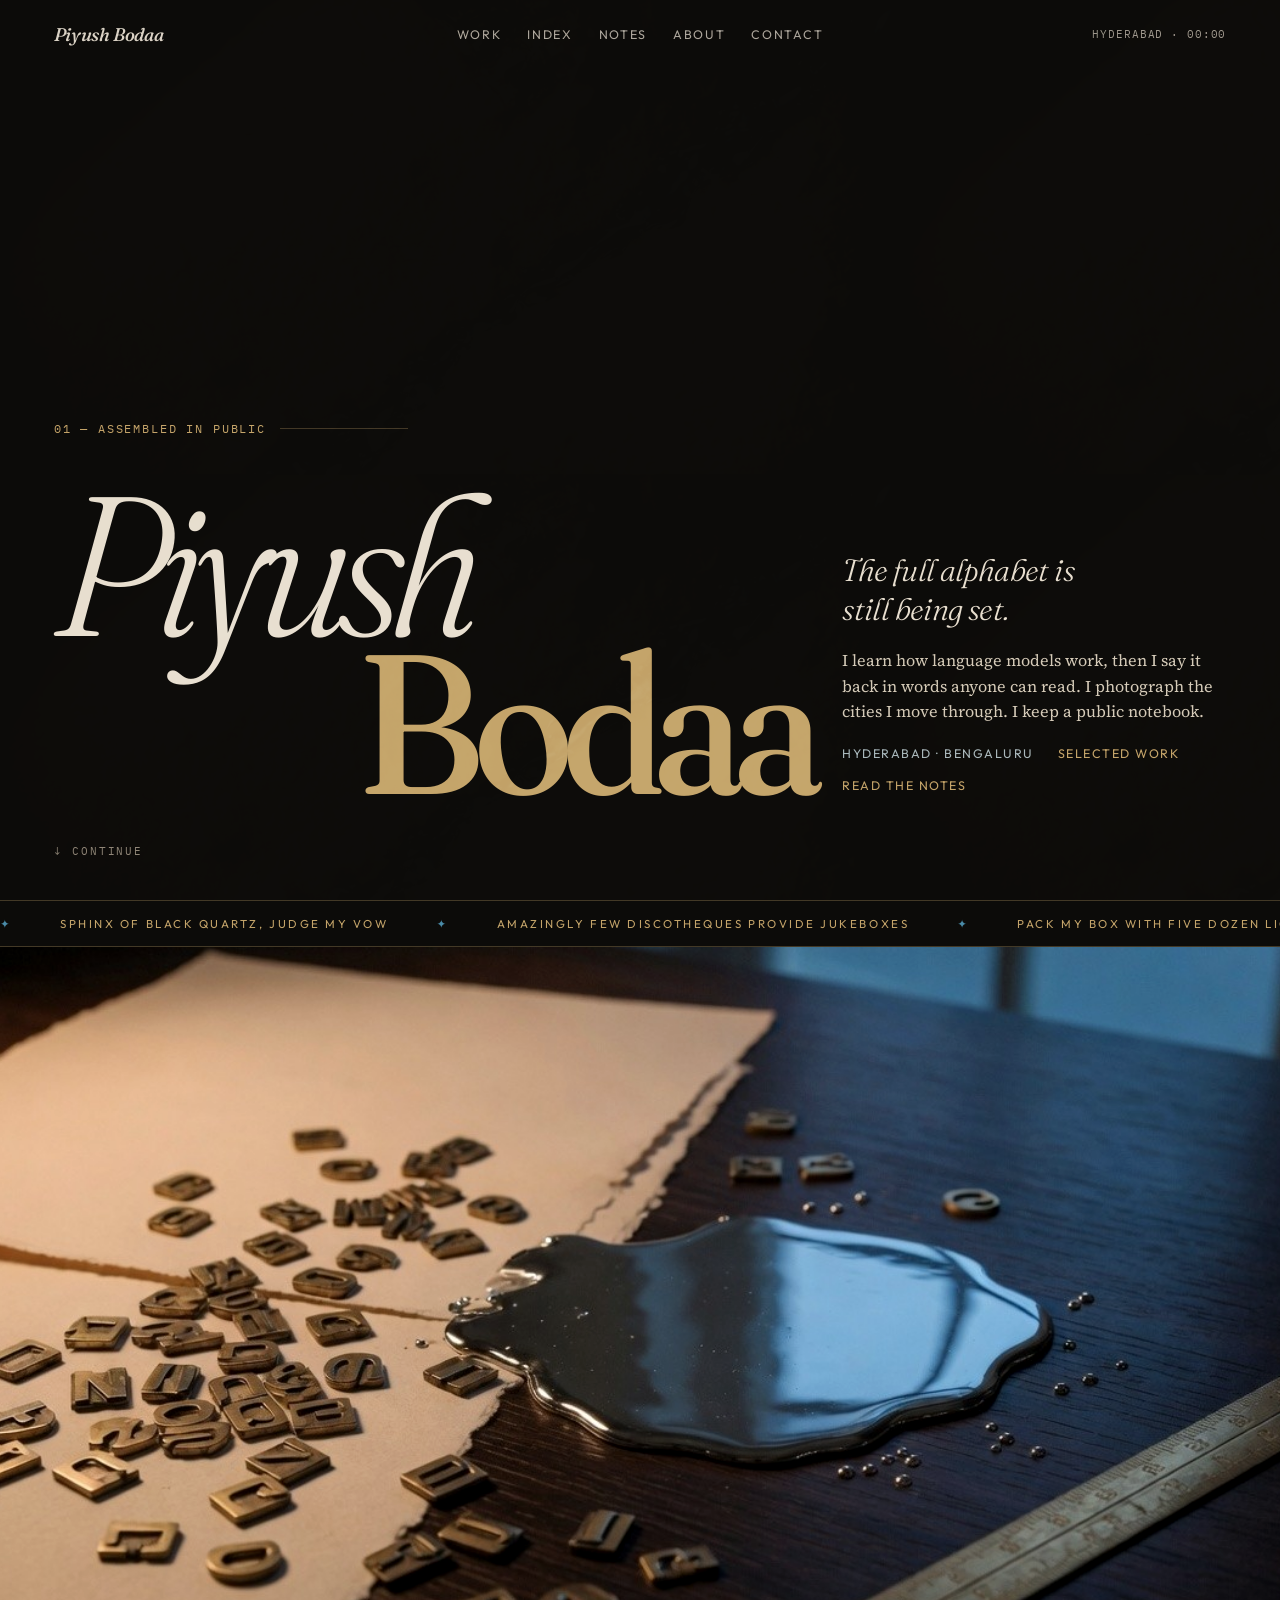
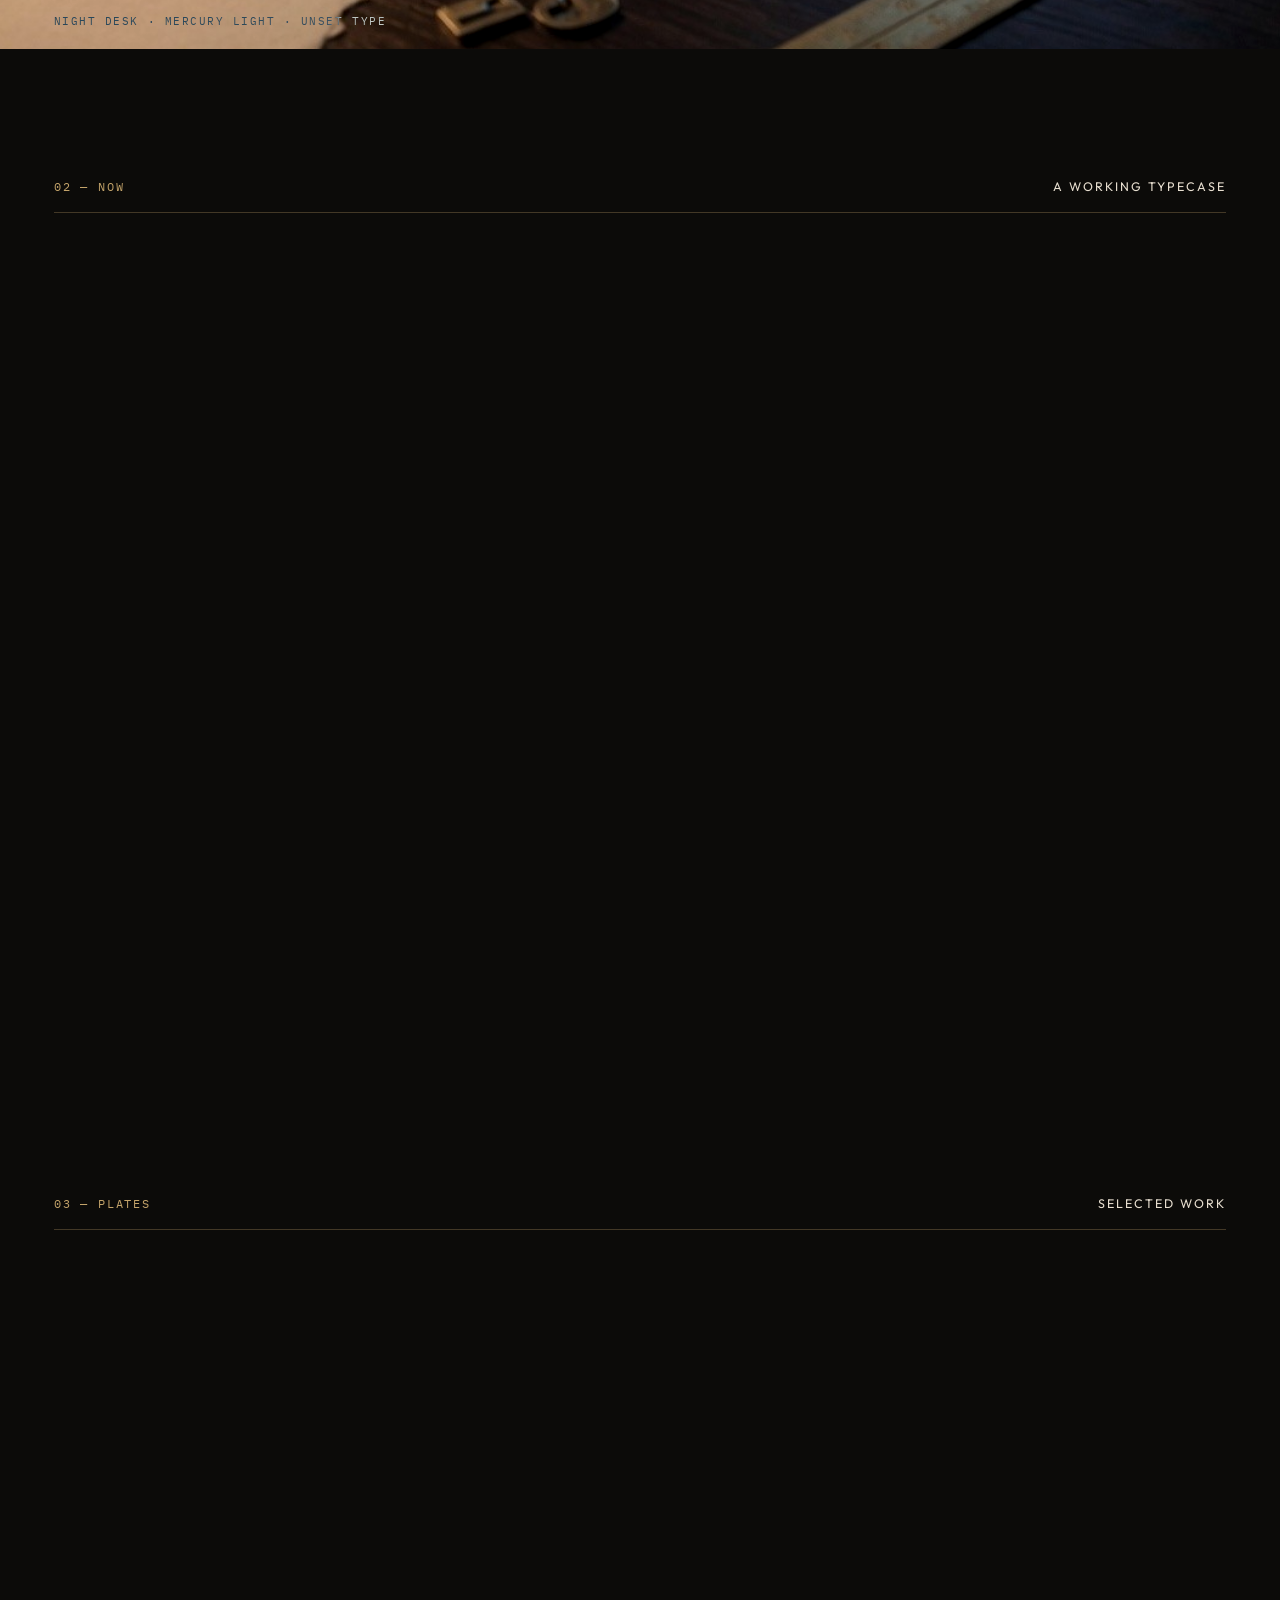
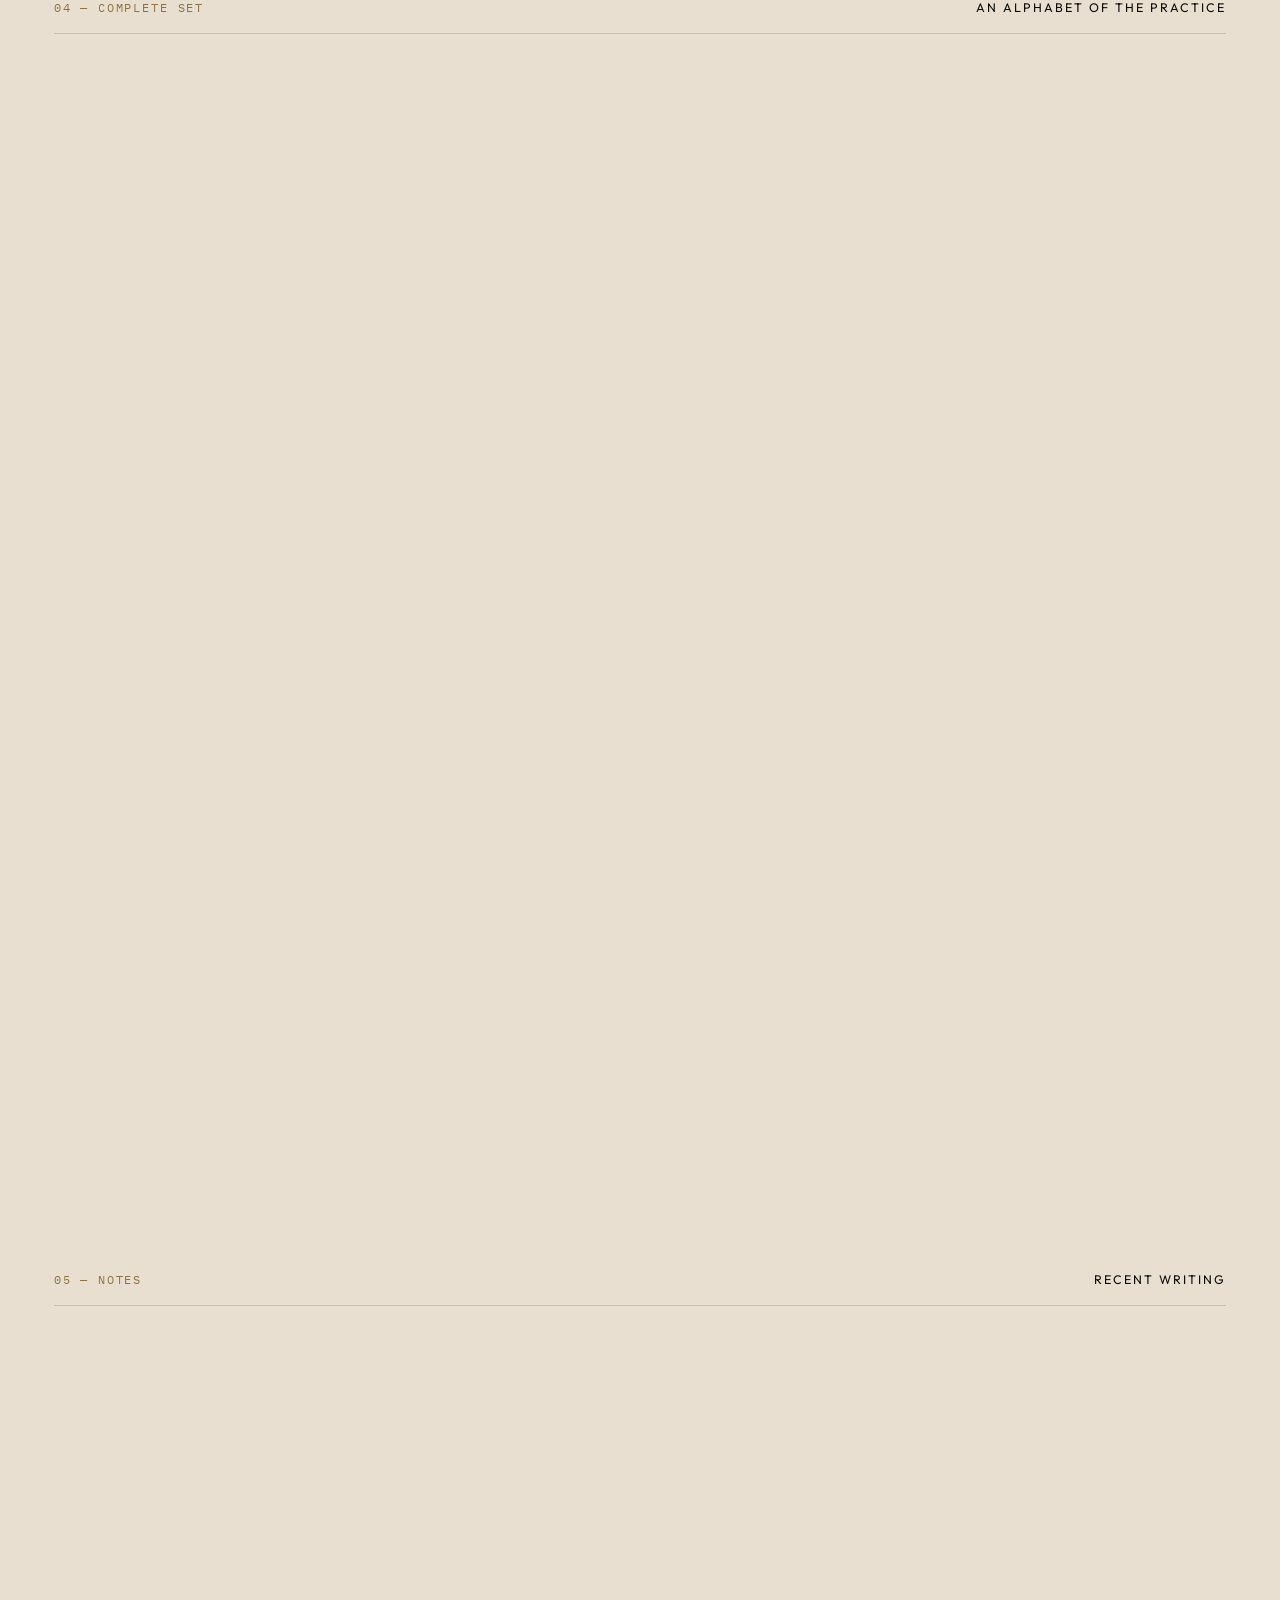
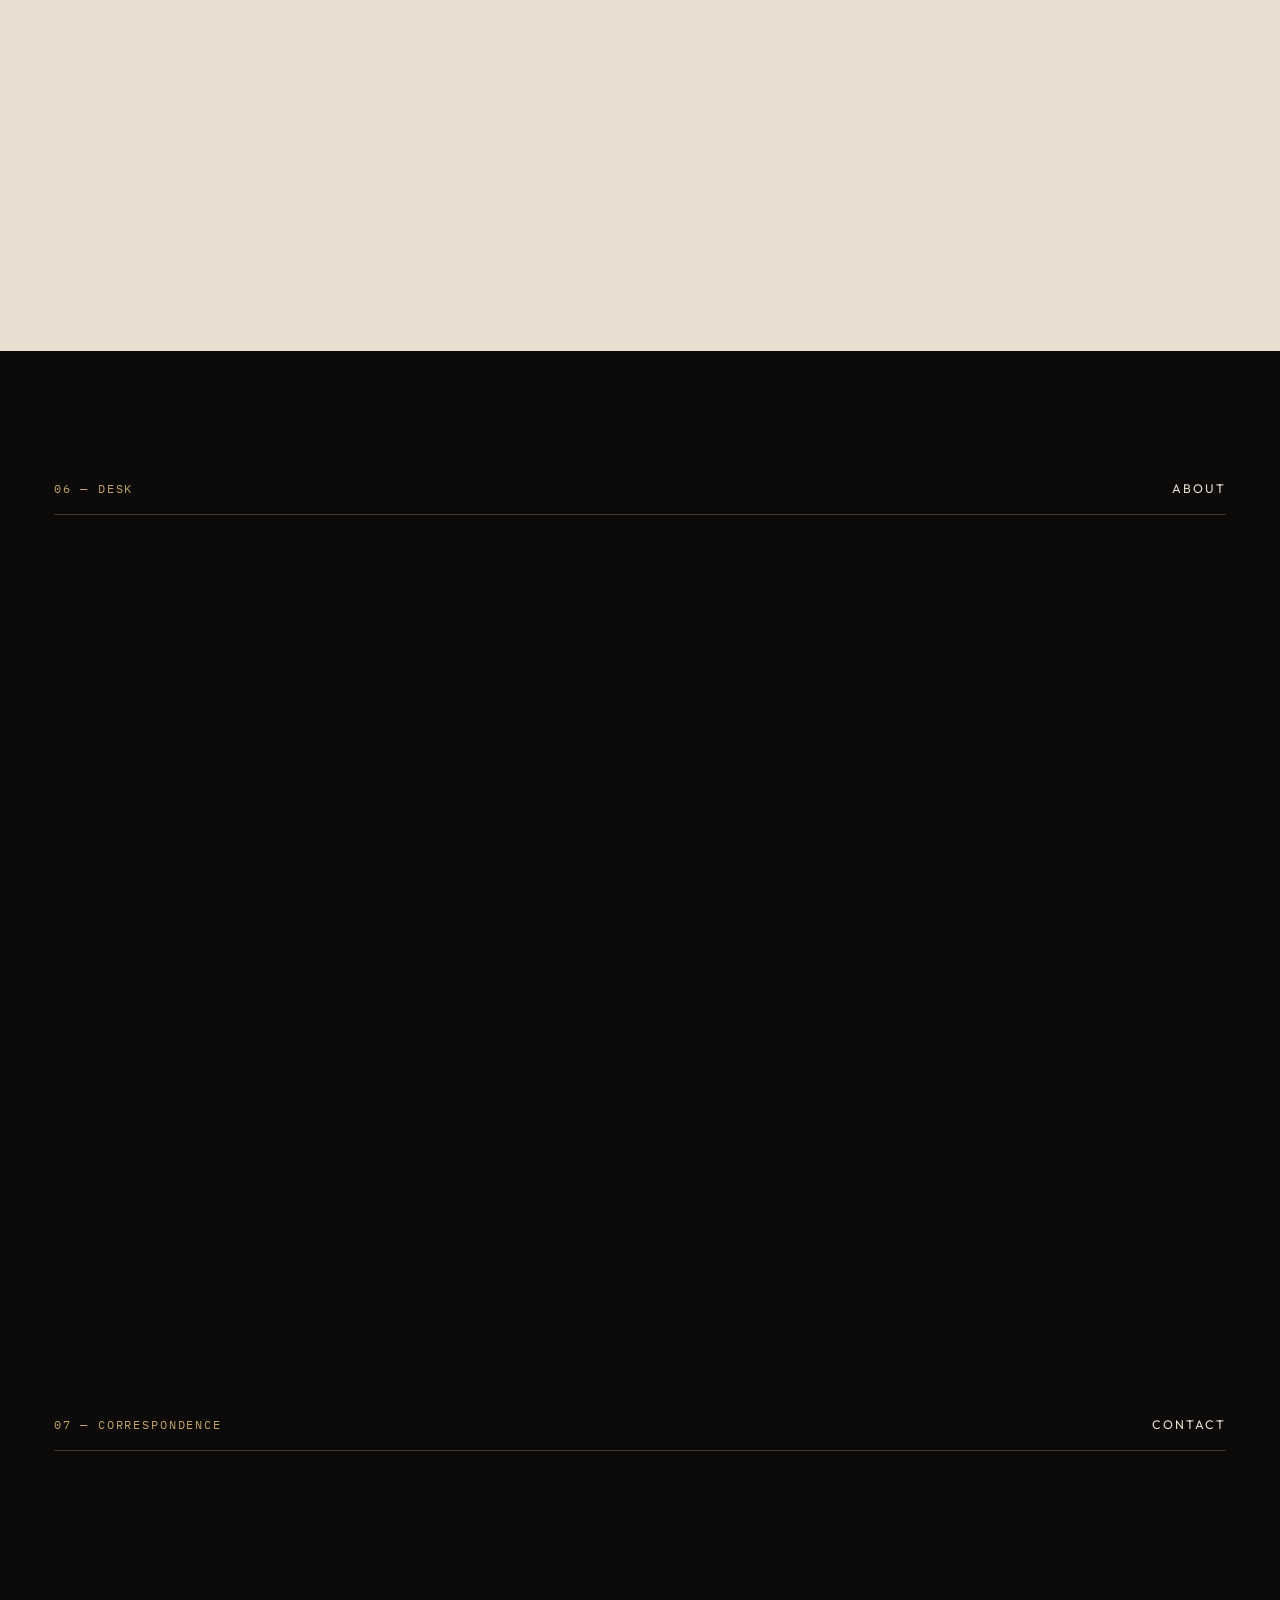
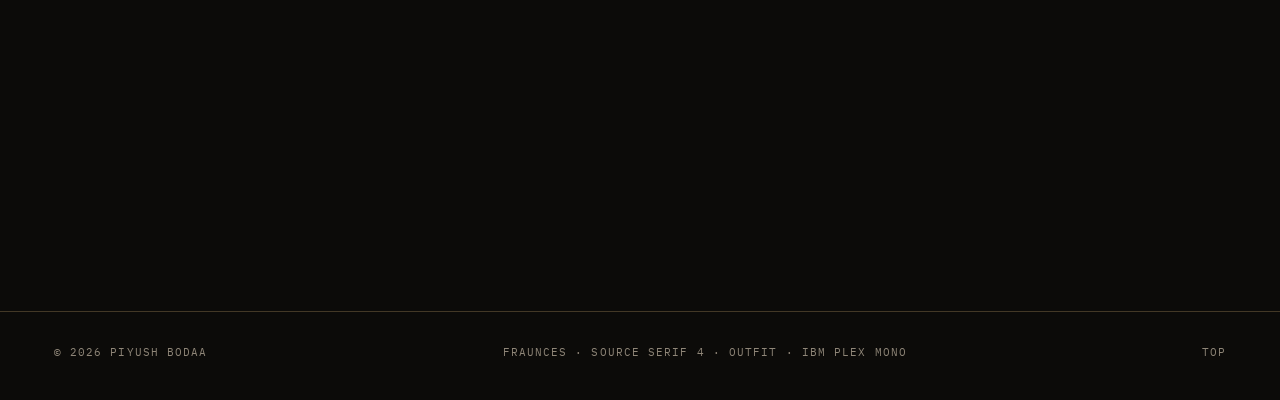
==== index.html @ 68e0d24b "Add personal website for Vercel" ====
<!DOCTYPE html>
<html lang="en">
<head>
  <meta charset="UTF-8">
  <meta name="viewport" content="width=device-width, initial-scale=1.0">
  <title>Piyush Bodaa — the full alphabet, still being set</title>
  <meta name="description" content="Piyush Bodaa is learning the whole character set of a new craft — language models, cities, pictures, plain speech — in public.">
  <meta name="theme-color" content="#0c0b09">
  <meta property="og:title" content="Piyush Bodaa">
  <meta property="og:description" content="The full alphabet, still being set. Notes on machines, cities, and plain English.">
  <meta property="og:type" content="website">
  <meta property="og:image" content="assets/hero.jpg">
  <link rel="icon" href="assets/favicon.svg" type="image/svg+xml">
  <link rel="preconnect" href="https://fonts.googleapis.com">
  <link rel="preconnect" href="https://fonts.gstatic.com" crossorigin>
  <link href="https://fonts.googleapis.com/css2?family=Fraunces:ital,opsz,wght@0,9..144,300;0,9..144,500;1,9..144,300;1,9..144,500&family=IBM+Plex+Mono:wght@400;500&family=Outfit:wght@300;400;500&family=Source+Serif+4:opsz,wght@8..60,400;8..60,500&display=swap" rel="stylesheet">
  <link rel="stylesheet" href="css/site.css">
</head>
<body>
  <a class="skip" href="#main">Skip to content</a>
  <div class="grain" aria-hidden="true"></div>
  <div class="cursor-dot" aria-hidden="true"></div>
  <div class="cursor-ring" aria-hidden="true"></div>
  <svg class="river" viewBox="0 0 100 100" preserveAspectRatio="none" aria-hidden="true">
    <path pathLength="1" d="M -4 8 C 22 6, 18 28, 38 34 S 62 42, 58 58 S 78 78, 104 94"></path>
  </svg>

  <header class="site-header">
    <a class="brand" href="index.html">Piyush Bodaa</a>
    <nav class="nav-desktop" aria-label="Primary">
      <a href="#work">Work</a>
      <a href="#alphabet">Index</a>
      <a href="notes.html">Notes</a>
      <a href="#about">About</a>
      <a href="#contact">Contact</a>
    </nav>
    <div class="header-meta">
      <span class="place">Hyderabad · <span data-clock>00:00</span></span>
      <button class="menu-toggle" type="button" aria-label="Open menu" aria-expanded="false">
        <span></span>
      </button>
    </div>
  </header>

  <nav class="nav-mobile" aria-label="Mobile">
    <a href="#work">Work</a>
    <a href="#alphabet">Index</a>
    <a href="notes.html">Notes</a>
    <a href="#about">About</a>
    <a href="#contact">Contact</a>
  </nav>

  <main id="main">
    <section class="hero">
      <p class="hero-kicker">01 — assembled in public</p>
      <div class="lockup">
        <h1 class="lockup-name"><em>Piyush</em><strong>Bodaa</strong></h1>
        <div class="hero-copy">
          <p class="hero-lede">The full alphabet is<br>still being set.</p>
          <p class="hero-body">I learn how language models work, then I say it back in words anyone can read. I photograph the cities I move through. I keep a public notebook.</p>
          <p class="hero-meta">
            <span>Hyderabad · Bengaluru</span>
            <a href="#work">Selected work</a>
            <a href="notes.html">Read the notes</a>
          </p>
        </div>
      </div>
      <p class="scroll-hint"><span>↓</span> continue</p>
    </section>

    <div class="marquee" aria-hidden="true">
      <div class="marquee-track">
        <span>Sphinx of black quartz, judge my vow</span>
        <span>Amazingly few discotheques provide jukeboxes</span>
        <span>Pack my box with five dozen liquor jugs</span>
        <span>The public square still needs every letter</span>
        <span>Sphinx of black quartz, judge my vow</span>
        <span>Amazingly few discotheques provide jukeboxes</span>
        <span>Pack my box with five dozen liquor jugs</span>
        <span>The public square still needs every letter</span>
      </div>
    </div>

    <figure class="bleed">
      <img src="assets/hero.jpg" alt="Night still life: warm paper, metal type, and a pool of silver light on a dark desk.">
      <figcaption class="bleed-caption">Night desk · mercury light · unset type</figcaption>
    </figure>

    <section class="section" id="now">
      <div class="section-head">
        <span class="section-index">02 — now</span>
        <h2 class="section-title">A working typecase</h2>
      </div>
      <div class="statement reveal">
        <p>Most writing about AI is a closed drawer: the same ten words, set over and over.</p>
        <aside>
          <p>I want the rest of the alphabet. The boring parts. The civic parts. The sentence you could read to your father without translating it first.</p>
          <p>I am not a lab. I am a person at a desk in India, teaching myself the tools as they arrive, and leaving the drafts where other people can trip over them.</p>
        </aside>
      </div>
    </section>

    <section class="section" id="work">
      <div class="section-head">
        <span class="section-index">03 — plates</span>
        <h2 class="section-title">Selected work</h2>
      </div>
      <div class="plates">
        <article class="plate reveal">
          <div class="plate-media">
            <img src="assets/desk.jpg" alt="A night work table with a notebook, lamp light, and a window of cool blue.">
          </div>
          <div class="plate-body">
            <p class="plate-num">Plate 03 / 01</p>
            <h3>Plain English</h3>
            <p>A running diary of what I am actually learning with language models — no liturgy, no leaderboards. If a sentence needs a glossary, it goes back in the drawer.</p>
            <a class="more" href="notes.html#plain">Read the notes</a>
          </div>
        </article>

        <article class="plate reveal">
          <div class="plate-media">
            <img src="assets/city.jpg" alt="Blue hour over an Indian city, rain on a window, gold streetlights below.">
          </div>
          <div class="plate-body">
            <p class="plate-num">Plate 03 / 02</p>
            <h3>City index</h3>
            <p>Indian cities are the hardest interface I know. I have been pulling on a simple thread: who is responsible for what, on which ward, in language a resident can use.</p>
            <a class="more" href="notes.html#cities">Read the note</a>
          </div>
        </article>

        <article class="plate reveal">
          <div class="plate-media">
            <img src="assets/camera.jpg" alt="A silver camera and film on a dark cloth, lit from a cold window.">
          </div>
          <div class="plate-body">
            <p class="plate-num">Plate 03 / 03</p>
            <h3>Through the window</h3>
            <p>A visual diary of Delhi, Hyderabad, and Bengaluru — the hour when the sodium lights win. Pictures first, captions later. The feed lives on Instagram.</p>
            <a class="more" href="https://www.instagram.com/piyushbodaa/" target="_blank" rel="noopener noreferrer">Open Instagram</a>
          </div>
        </article>
      </div>
    </section>

    <section class="section theme-paper" id="alphabet">
      <div class="section-head">
        <span class="section-index">04 — complete set</span>
        <h2 class="section-title">An alphabet of the practice</h2>
      </div>
      <ul class="alphabet reveal">
        <li>
          <span class="alphabet-letter">A</span>
          <span class="alphabet-word">Attention</span>
          <span class="alphabet-def">Look before you generate.</span>
        </li>
        <li>
          <span class="alphabet-letter">B</span>
          <span class="alphabet-word">Build</span>
          <span class="alphabet-def">Small projects, shipped while they are still honest.</span>
        </li>
        <li>
          <span class="alphabet-letter">C</span>
          <span class="alphabet-word">Cities</span>
          <span class="alphabet-def">The hardest interface, and the one we live inside.</span>
        </li>
        <li>
          <span class="alphabet-letter">D</span>
          <span class="alphabet-word">Draft</span>
          <span class="alphabet-def">Publish the unfinished. Finish in public.</span>
        </li>
        <li>
          <span class="alphabet-letter">E</span>
          <span class="alphabet-word">Explain</span>
          <span class="alphabet-def">If you cannot say it plainly, you do not have it.</span>
        </li>
        <li>
          <span class="alphabet-letter">F</span>
          <span class="alphabet-word">Freedom</span>
          <span class="alphabet-def">Speech is the operating system. Keep it intact.</span>
        </li>
        <li>
          <span class="alphabet-letter">G</span>
          <span class="alphabet-word">Grain</span>
          <span class="alphabet-def">Photographs should keep the noise in.</span>
        </li>
        <li>
          <span class="alphabet-letter">H</span>
          <span class="alphabet-word">Hyderabad</span>
          <span class="alphabet-def">Where the work starts, most evenings.</span>
        </li>
        <li>
          <span class="alphabet-letter">I</span>
          <span class="alphabet-word">Index</span>
          <span class="alphabet-def">Who is responsible, on which street.</span>
        </li>
        <li>
          <span class="alphabet-letter">J</span>
          <span class="alphabet-word">Judgment</span>
          <span class="alphabet-def">Models do not have it. You still do.</span>
        </li>
        <li>
          <span class="alphabet-letter">K</span>
          <span class="alphabet-word">Keep</span>
          <span class="alphabet-def">Keep the sentence. Cut the costume.</span>
        </li>
        <li>
          <span class="alphabet-letter">L</span>
          <span class="alphabet-word">Language</span>
          <span class="alphabet-def">The original intelligence. Treat it as material.</span>
        </li>
        <li>
          <span class="alphabet-letter">M</span>
          <span class="alphabet-word">Messenger</span>
          <span class="alphabet-def">Carry the thing across. Do not gild it.</span>
        </li>
        <li>
          <span class="alphabet-letter">N</span>
          <span class="alphabet-word">Notes</span>
          <span class="alphabet-def">The real product is the notebook.</span>
        </li>
        <li>
          <span class="alphabet-letter">O</span>
          <span class="alphabet-word">Open</span>
          <span class="alphabet-def">Learn in public, even when it is clumsy.</span>
        </li>
        <li>
          <span class="alphabet-letter">P</span>
          <span class="alphabet-word">Plain</span>
          <span class="alphabet-def">English, not liturgy. Parents as the test audience.</span>
        </li>
        <li>
          <span class="alphabet-letter">Q</span>
          <span class="alphabet-word">Questions</span>
          <span class="alphabet-def">Better than takes. Cheaper than certainty.</span>
        </li>
        <li>
          <span class="alphabet-letter">R</span>
          <span class="alphabet-word">Responsibility</span>
          <span class="alphabet-def">Wards have names. Officials should too.</span>
        </li>
        <li>
          <span class="alphabet-letter">S</span>
          <span class="alphabet-word">Stillness</span>
          <span class="alphabet-def">A pause before the prompt is still work.</span>
        </li>
        <li>
          <span class="alphabet-letter">T</span>
          <span class="alphabet-word">Type</span>
          <span class="alphabet-def">Form is a kind of thought. Set it carefully.</span>
        </li>
        <li>
          <span class="alphabet-letter">U</span>
          <span class="alphabet-word">Unfinished</span>
          <span class="alphabet-def">The case is not complete. That is the point.</span>
        </li>
        <li>
          <span class="alphabet-letter">V</span>
          <span class="alphabet-word">Voice</span>
          <span class="alphabet-def">Keep yours. Models will lend you anyone else’s.</span>
        </li>
        <li>
          <span class="alphabet-letter">W</span>
          <span class="alphabet-word">Walk</span>
          <span class="alphabet-def">Cameras work better on foot than on feeds.</span>
        </li>
        <li>
          <span class="alphabet-letter">X</span>
          <span class="alphabet-word">X</span>
          <span class="alphabet-def">Where the first drafts go to live or die.</span>
        </li>
        <li>
          <span class="alphabet-letter">Y</span>
          <span class="alphabet-word">Yes</span>
          <span class="alphabet-def">Ship the small thing before the perfect one.</span>
        </li>
        <li>
          <span class="alphabet-letter">Z</span>
          <span class="alphabet-word">Zero</span>
          <span class="alphabet-def">Start again tomorrow. The drawer resets.</span>
        </li>
      </ul>
    </section>

    <section class="section theme-paper" id="notes">
      <div class="section-head">
        <span class="section-index">05 — notes</span>
        <h2 class="section-title">Recent writing</h2>
      </div>
      <div class="notes-list">
        <a class="note-row reveal" href="notes.html#plain">
          <p class="note-meta"><span>Essay</span><span>Sep 2026</span></p>
          <h3>If you cannot say it plainly, you do not have it</h3>
          <p>A rule for learning machines in public, borrowed from the composing room.</p>
        </a>
        <a class="note-row reveal" href="notes.html#cities">
          <p class="note-meta"><span>Essay</span><span>Aug 2026</span></p>
          <h3>Indian cities are the real interface problem</h3>
          <p>Wards, budgets, and why the prompt bar is easier than a municipal office.</p>
        </a>
        <a class="note-row reveal" href="notes.html#public">
          <p class="note-meta"><span>Essay</span><span>Jul 2026</span></p>
          <h3>Learning in public is a kind of typesetting</h3>
          <p>You do not wait for the full case. You ink what you have and print tonight.</p>
        </a>
      </div>
    </section>

    <section class="section" id="about">
      <div class="section-head">
        <span class="section-index">06 — desk</span>
        <h2 class="section-title">About</h2>
      </div>
      <div class="about reveal">
        <div class="about-media">
          <img src="assets/window.jpg" alt="An empty chair by a night window, a camera on the sill, city lights below.">
        </div>
        <div class="about-copy">
          <h2>A person at a desk, not a brand.</h2>
          <p>I live between Hyderabad and Bengaluru. I grew up taking pictures and arguing about how the country is run. Now most evenings are spent trying to understand language models well enough to explain them without the costume.</p>
          <p>The cities keep failing in familiar ways. The models keep arriving faster than the sentences we have for them. This site is the notebook — a place to set the type while it is still warm.</p>
          <p>I care about speech, about leaving people alone, and about municipal things that do not trend. I am a power user of the tools I write about. I am also, still, a beginner. Both can be true on the same page.</p>
          <div class="about-links">
            <a href="https://x.com/piyushbodaa" target="_blank" rel="noopener noreferrer">X / @piyushbodaa</a>
            <a href="https://www.instagram.com/piyushbodaa/" target="_blank" rel="noopener noreferrer">Instagram</a>
            <a href="notes.html">Notes</a>
          </div>
        </div>
      </div>
    </section>

    <section class="section" id="contact">
      <div class="section-head">
        <span class="section-index">07 — correspondence</span>
        <h2 class="section-title">Contact</h2>
      </div>
      <div class="contact-block reveal">
        <h2>Write as if the alphabet were still incomplete.</h2>
        <div>
          <p class="contact-note">The fastest way to reach me is X. Pictures live on Instagram. If you have a small civic problem, a plain-English question, or a city I should walk, send it.</p>
          <div class="contact-actions">
            <a class="btn btn-solid" href="https://x.com/piyushbodaa" target="_blank" rel="noopener noreferrer">Message on X</a>
            <a class="btn" href="https://www.instagram.com/piyushbodaa/" target="_blank" rel="noopener noreferrer">Instagram</a>
          </div>
        </div>
      </div>
    </section>
  </main>

  <footer class="site-footer">
    <p>© <span data-year>2026</span> Piyush Bodaa</p>
    <p>Fraunces · Source Serif 4 · Outfit · IBM Plex Mono</p>
    <p><a href="#main">Top</a></p>
  </footer>

  <script src="js/site.js"></script>
</body>
</html>
---- css/site.css ----
:root {
  --ink: #0c0b09;
  --ink-2: #14120e;
  --ink-3: #1e1b16;
  --paper: #e8dfd0;
  --paper-2: #d4cab8;
  --paper-dim: #8f8678;
  --gold: #c4a46a;
  --gold-deep: #8d7343;
  --mercury: #a9b8bc;
  --caerulean: #4a8ba8;
  --caerulean-deep: #2c6078;
  --iris: #8a51d6;
  --rule: rgba(196, 164, 106, 0.3);
  --ease: cubic-bezier(0.22, 1, 0.36, 1);
  --font-display: "Fraunces", "Iowan Old Style", Palatino, serif;
  --font-body: "Source Serif 4", Georgia, serif;
  --font-ui: "Outfit", "Segoe UI", system-ui, sans-serif;
  --font-mono: "IBM Plex Mono", ui-monospace, monospace;
  --pad: clamp(1.15rem, 4.2vw, 4.75rem);
  --header-h: 4.35rem;
  --max: 92rem;
}

*,
*::before,
*::after {
  box-sizing: border-box;
  margin: 0;
  padding: 0;
}

html {
  scroll-behavior: smooth;
  background: var(--ink);
}

body {
  font-family: var(--font-body);
  background: var(--ink);
  color: var(--paper);
  font-size: clamp(1.02rem, 0.96rem + 0.2vw, 1.125rem);
  line-height: 1.55;
  -webkit-font-smoothing: antialiased;
  text-rendering: optimizeLegibility;
  overflow-x: hidden;
}

body.has-cursor,
body.has-cursor a,
body.has-cursor button {
  cursor: none;
}

img {
  display: block;
  max-width: 100%;
  height: auto;
}

a {
  color: inherit;
  text-decoration: none;
}

button {
  font: inherit;
  color: inherit;
  background: none;
  border: none;
}

ul,
ol {
  list-style: none;
}

:focus-visible {
  outline: 2px solid var(--gold);
  outline-offset: 3px;
}

.skip {
  position: absolute;
  left: 1rem;
  top: -4rem;
  z-index: 100;
  padding: 0.6rem 1rem;
  background: var(--gold);
  color: var(--ink);
  font-family: var(--font-ui);
  font-size: 0.85rem;
}

.skip:focus {
  top: 1rem;
}

.grain {
  position: fixed;
  inset: 0;
  z-index: 80;
  pointer-events: none;
  opacity: 0.045;
  background-image: url("../assets/paper.jpg");
  background-size: 900px;
  mix-blend-mode: overlay;
}

.cursor-dot,
.cursor-ring {
  position: fixed;
  top: 0;
  left: 0;
  z-index: 90;
  pointer-events: none;
  border-radius: 50%;
  transform: translate(-100px, -100px);
  display: none;
}

body.has-cursor .cursor-dot,
body.has-cursor .cursor-ring {
  display: block;
}

.cursor-dot {
  width: 7px;
  height: 7px;
  margin: -3.5px 0 0 -3.5px;
  background: var(--gold);
  z-index: 91;
}

.cursor-ring {
  width: 34px;
  height: 34px;
  margin: -17px 0 0 -17px;
  border: 1px solid rgba(196, 164, 106, 0.7);
  transition: width 0.35s var(--ease), height 0.35s var(--ease), margin 0.35s var(--ease), background 0.35s var(--ease), border-color 0.35s var(--ease);
}

body.cursor-grow .cursor-ring {
  width: 56px;
  height: 56px;
  margin: -28px 0 0 -28px;
  background: rgba(74, 139, 168, 0.16);
  border-color: var(--caerulean);
}

.river {
  position: fixed;
  inset: 0;
  z-index: 2;
  width: 100%;
  height: 100%;
  pointer-events: none;
  color: var(--gold);
  opacity: 0.28;
}

.river path {
  fill: none;
  stroke: currentColor;
  stroke-width: 0.18;
  stroke-dasharray: 1;
  stroke-dashoffset: 1;
  stroke-linecap: round;
}

.site-header {
  position: fixed;
  top: 0;
  left: 0;
  right: 0;
  z-index: 40;
  display: grid;
  grid-template-columns: 1fr auto 1fr;
  align-items: center;
  height: var(--header-h);
  padding: 0 var(--pad);
  color: var(--paper);
  mix-blend-mode: difference;
  transform: translateY(0);
  transition: transform 0.5s var(--ease);
}

.site-header.is-hidden {
  transform: translateY(-110%);
}

.site-header.is-open {
  mix-blend-mode: normal;
  background: transparent;
  transform: none;
  z-index: 60;
}

.brand {
  font-family: var(--font-display);
  font-size: 1.15rem;
  font-weight: 500;
  font-style: italic;
  letter-spacing: -0.02em;
  justify-self: start;
}

.nav-desktop {
  display: flex;
  gap: clamp(1.1rem, 2vw, 2rem);
  font-family: var(--font-ui);
  font-size: 0.78rem;
  font-weight: 400;
  letter-spacing: 0.14em;
  text-transform: uppercase;
}

.nav-desktop a {
  position: relative;
  padding: 0.3rem 0;
  opacity: 0.78;
  transition: opacity 0.3s var(--ease);
}

.nav-desktop a:hover,
.nav-desktop a[aria-current="page"] {
  opacity: 1;
}

.nav-desktop a::after {
  content: "";
  position: absolute;
  left: 0;
  bottom: 0;
  width: 100%;
  height: 1px;
  background: var(--gold);
  transform: scaleX(0);
  transform-origin: left;
  transition: transform 0.4s var(--ease);
}

.nav-desktop a:hover::after,
.nav-desktop a[aria-current="page"]::after {
  transform: scaleX(1);
}

.header-meta {
  justify-self: end;
  display: flex;
  align-items: center;
  gap: 1.25rem;
  font-family: var(--font-mono);
  font-size: 0.68rem;
  letter-spacing: 0.08em;
  text-transform: uppercase;
}

.header-meta .place {
  opacity: 0.7;
}

.menu-toggle {
  display: none;
  width: 2.4rem;
  height: 2.4rem;
  position: relative;
  z-index: 51;
}

.menu-toggle span,
.menu-toggle span::before,
.menu-toggle span::after {
  position: absolute;
  left: 0.45rem;
  width: 1.45rem;
  height: 1px;
  background: currentColor;
  transition: transform 0.35s var(--ease), opacity 0.3s;
}

.menu-toggle span {
  top: 50%;
}

.menu-toggle span::before,
.menu-toggle span::after {
  content: "";
  left: 0;
}

.menu-toggle span::before {
  top: -6px;
}

.menu-toggle span::after {
  top: 6px;
}

.site-header.is-open .menu-toggle span {
  background: transparent;
}

.site-header.is-open .menu-toggle span::before {
  top: 0;
  transform: rotate(45deg);
}

.site-header.is-open .menu-toggle span::after {
  top: 0;
  transform: rotate(-45deg);
}

.nav-mobile {
  position: fixed;
  inset: 0;
  z-index: 50;
  display: flex;
  flex-direction: column;
  justify-content: flex-end;
  padding: 6rem var(--pad) 3rem;
  background: var(--ink);
  transform: translateY(-101%);
  transition: transform 0.55s var(--ease);
}

.nav-mobile.is-open {
  transform: none;
}

.nav-mobile a {
  font-family: var(--font-display);
  font-size: clamp(2.4rem, 10vw, 4.2rem);
  font-weight: 300;
  font-style: italic;
  line-height: 1.05;
  letter-spacing: -0.03em;
  border-bottom: 1px solid var(--rule);
  padding: 0.35rem 0 0.5rem;
}

.nav-mobile a:hover {
  color: var(--gold);
}

.hero {
  position: relative;
  min-height: 100svh;
  display: grid;
  align-content: end;
  padding: calc(var(--header-h) + 2rem) var(--pad) 2.5rem;
  z-index: 3;
}

.hero-kicker {
  display: flex;
  align-items: center;
  gap: 0.85rem;
  font-family: var(--font-mono);
  font-size: 0.72rem;
  letter-spacing: 0.16em;
  text-transform: uppercase;
  color: var(--gold);
  margin-bottom: clamp(1.5rem, 4vw, 3rem);
}

.hero-kicker::after {
  content: "";
  flex: 1;
  max-width: 8rem;
  height: 1px;
  background: var(--rule);
}

.lockup {
  display: grid;
  gap: 1.5rem;
}

.lockup-name {
  font-family: var(--font-display);
  font-weight: 300;
  font-size: clamp(4.4rem, 16.5vw, 12.4rem);
  line-height: 0.8;
  letter-spacing: -0.045em;
  font-optical-sizing: auto;
  font-variation-settings: "SOFT" 50, "WONK" 1;
}

.lockup-name em {
  display: block;
  font-style: italic;
  font-weight: 300;
}

.lockup-name strong {
  display: block;
  font-style: normal;
  font-weight: 500;
  color: var(--gold);
  text-align: right;
  margin-right: 0.02em;
}

.hero-copy {
  display: grid;
  gap: 1.25rem;
  max-width: 30rem;
  justify-self: end;
  padding-bottom: 0.4rem;
}

.hero-lede {
  font-family: var(--font-display);
  font-size: clamp(1.45rem, 2.4vw, 2.05rem);
  font-weight: 300;
  font-style: italic;
  line-height: 1.25;
  letter-spacing: -0.02em;
}

.hero-body {
  color: var(--paper-2);
  font-size: 1.02rem;
}

.hero-meta {
  display: flex;
  flex-wrap: wrap;
  gap: 0.75rem 1.5rem;
  font-family: var(--font-ui);
  font-size: 0.78rem;
  letter-spacing: 0.12em;
  text-transform: uppercase;
  color: var(--mercury);
}

.hero-meta a {
  color: var(--gold);
  border-bottom: 1px solid transparent;
  transition: border-color 0.3s, color 0.3s;
}

.hero-meta a:hover {
  border-color: var(--gold);
  color: var(--paper);
}

.scroll-hint {
  margin-top: 2.5rem;
  font-family: var(--font-mono);
  font-size: 0.68rem;
  letter-spacing: 0.18em;
  text-transform: uppercase;
  color: var(--paper-dim);
}

.scroll-hint span {
  display: inline-block;
  animation: bob 2.2s var(--ease) infinite;
}

@keyframes bob {
  0%,
  100% { transform: translateY(0); }
  50% { transform: translateY(6px); }
}

@media (min-width: 860px) {
  .lockup {
    grid-template-columns: 1fr minmax(16rem, 24rem);
    align-items: end;
  }
}

.marquee {
  position: relative;
  z-index: 3;
  border-top: 1px solid var(--rule);
  border-bottom: 1px solid var(--rule);
  overflow: hidden;
  padding: 0.85rem 0;
  background: var(--ink);
}

.marquee-track {
  display: flex;
  width: max-content;
  gap: 3rem;
  animation: marquee 48s linear infinite;
  font-family: var(--font-ui);
  font-size: 0.72rem;
  letter-spacing: 0.22em;
  text-transform: uppercase;
  color: var(--gold);
  white-space: nowrap;
}

.marquee-track span::before {
  content: "✦";
  margin-right: 3rem;
  color: var(--caerulean);
}

@keyframes marquee {
  from { transform: translateX(0); }
  to { transform: translateX(-50%); }
}

.bleed {
  position: relative;
  z-index: 3;
  height: min(78vh, 46rem);
  overflow: hidden;
}

.bleed img {
  width: 100%;
  height: 100%;
  object-fit: cover;
  transform: scale(1.06);
  filter: saturate(0.85) contrast(1.05);
}

.bleed-caption {
  position: absolute;
  left: var(--pad);
  bottom: 1.2rem;
  font-family: var(--font-mono);
  font-size: 0.68rem;
  letter-spacing: 0.14em;
  text-transform: uppercase;
  color: var(--paper);
  mix-blend-mode: difference;
}

.section {
  position: relative;
  z-index: 3;
  padding: clamp(4.5rem, 10vw, 8.5rem) var(--pad);
}

.section-head {
  display: flex;
  justify-content: space-between;
  align-items: baseline;
  gap: 1rem;
  margin-bottom: clamp(2rem, 5vw, 3.5rem);
  padding-bottom: 1rem;
  border-bottom: 1px solid var(--rule);
}

.section-index {
  font-family: var(--font-mono);
  font-size: 0.72rem;
  letter-spacing: 0.16em;
  text-transform: uppercase;
  color: var(--gold);
}

.section-title {
  font-family: var(--font-ui);
  font-size: 0.78rem;
  font-weight: 400;
  letter-spacing: 0.16em;
  text-transform: uppercase;
}

.statement {
  display: grid;
  gap: 2rem;
}

.statement p {
  font-family: var(--font-display);
  font-size: clamp(1.7rem, 3.6vw, 3.15rem);
  font-weight: 300;
  font-style: italic;
  line-height: 1.18;
  letter-spacing: -0.03em;
  max-width: 22ch;
}

.statement aside {
  max-width: 34rem;
  color: var(--paper-2);
  font-size: 1.05rem;
  line-height: 1.65;
}

.statement aside p + p {
  margin-top: 1rem;
}

@media (min-width: 900px) {
  .statement {
    grid-template-columns: 1.15fr 0.85fr;
    gap: 4rem;
    align-items: end;
  }
}

.plates {
  display: grid;
  gap: clamp(3.5rem, 8vw, 6.5rem);
}

.plate {
  display: grid;
  gap: 1.5rem;
}

.plate-media {
  position: relative;
  overflow: hidden;
  background: var(--ink-3);
  aspect-ratio: 4 / 3;
}

.plate-media img {
  width: 100%;
  height: 100%;
  object-fit: cover;
  object-position: center 45%;
}

.plate-media img {
  transition: transform 1.1s var(--ease), filter 1.1s var(--ease);
  filter: saturate(0.88);
}

.plate:hover .plate-media img {
  transform: scale(1.045);
  filter: saturate(1);
}

.plate-body {
  display: grid;
  gap: 0.85rem;
  align-content: start;
}

.plate-num {
  font-family: var(--font-mono);
  font-size: 0.7rem;
  letter-spacing: 0.16em;
  text-transform: uppercase;
  color: var(--gold);
}

.plate h3 {
  font-family: var(--font-display);
  font-size: clamp(2rem, 4vw, 3.2rem);
  font-weight: 300;
  font-style: italic;
  letter-spacing: -0.03em;
  line-height: 1.05;
}

.plate p {
  color: var(--paper-2);
  max-width: 38rem;
  line-height: 1.65;
}

.more {
  display: inline-flex;
  align-items: center;
  gap: 0.55rem;
  margin-top: 0.35rem;
  font-family: var(--font-ui);
  font-size: 0.78rem;
  letter-spacing: 0.14em;
  text-transform: uppercase;
  color: var(--gold);
  width: fit-content;
}

.more::after {
  content: "→";
  transition: transform 0.35s var(--ease);
}

.more:hover {
  color: var(--paper);
}

.more:hover::after {
  transform: translateX(5px);
}

@media (min-width: 900px) {
  .plate {
    grid-template-columns: 1.15fr 0.85fr;
    gap: clamp(2rem, 4vw, 4rem);
    align-items: center;
  }

  .plate:nth-child(even) {
    grid-template-columns: 0.85fr 1.15fr;
  }

  .plate:nth-child(even) .plate-media {
    order: 2;
  }
}

.theme-paper {
  background: var(--paper);
  color: var(--ink);
}

.theme-paper .section-index {
  color: var(--gold-deep);
}

.theme-paper .section-head {
  border-color: rgba(12, 11, 9, 0.14);
}

.alphabet {
  display: grid;
  grid-template-columns: 1fr;
  gap: 0;
  border-top: 1px solid rgba(12, 11, 9, 0.14);
}

.alphabet li {
  display: grid;
  grid-template-columns: 2.4rem 1fr;
  column-gap: 0.9rem;
  row-gap: 0.15rem;
  padding: 0.95rem 0;
  border-bottom: 1px solid rgba(12, 11, 9, 0.14);
  transition: background 0.35s var(--ease);
}

.alphabet-letter {
  font-family: var(--font-display);
  font-style: italic;
  font-size: 1.55rem;
  line-height: 1;
  color: var(--gold-deep);
}

.alphabet-word {
  font-family: var(--font-ui);
  font-size: 0.95rem;
  letter-spacing: 0.04em;
  align-self: end;
}

.alphabet-def {
  grid-column: 2;
  font-size: 0.95rem;
  color: var(--paper-dim);
  line-height: 1.45;
}

@media (hover: hover) {
  .alphabet li:hover .alphabet-letter {
    color: var(--caerulean-deep);
  }

  .alphabet li:hover .alphabet-def {
    color: var(--ink);
  }
}

@media (min-width: 720px) {
  .alphabet {
    grid-template-columns: 1fr 1fr;
    column-gap: 2.5rem;
  }
}

@media (min-width: 1100px) {
  .alphabet {
    grid-template-columns: repeat(3, 1fr);
    column-gap: 2.25rem;
  }

  .alphabet li {
    padding: 1.1rem 0.4rem 1.1rem 0;
  }
}

.notes-list {
  display: grid;
  gap: 0;
}

.note-row {
  display: grid;
  gap: 0.35rem;
  padding: 1.4rem 0;
  border-bottom: 1px solid var(--rule);
  transition: color 0.3s;
}

.theme-paper .note-row {
  border-color: rgba(12, 11, 9, 0.14);
}

.note-row:first-child {
  border-top: 1px solid var(--rule);
}

.theme-paper .note-row:first-child {
  border-top-color: rgba(12, 11, 9, 0.14);
}

.note-meta {
  display: flex;
  gap: 1rem;
  font-family: var(--font-mono);
  font-size: 0.68rem;
  letter-spacing: 0.14em;
  text-transform: uppercase;
  color: var(--gold-deep);
}

.note-row h3 {
  font-family: var(--font-display);
  font-size: clamp(1.55rem, 2.6vw, 2.2rem);
  font-weight: 300;
  font-style: italic;
  letter-spacing: -0.025em;
}

.note-row p {
  color: var(--paper-dim);
  max-width: 40rem;
}

.note-row:hover h3 {
  color: var(--caerulean-deep);
}

.about {
  display: grid;
  gap: 2rem;
}

.about-media {
  overflow: hidden;
  background: var(--ink-3);
}

.about-media img {
  width: 100%;
  height: 100%;
  object-fit: cover;
  object-position: center 72%;
  min-height: 28rem;
  filter: saturate(0.9);
}

.about-copy h2 {
  font-family: var(--font-display);
  font-size: clamp(2.1rem, 4vw, 3.4rem);
  font-weight: 300;
  font-style: italic;
  letter-spacing: -0.03em;
  line-height: 1.1;
  margin-bottom: 1.25rem;
}

.about-copy p {
  color: var(--paper-2);
  max-width: 38rem;
  line-height: 1.7;
}

.about-copy p + p {
  margin-top: 1rem;
}

.about-links {
  display: flex;
  flex-wrap: wrap;
  gap: 0.75rem 1.5rem;
  margin-top: 1.75rem;
  font-family: var(--font-ui);
  font-size: 0.78rem;
  letter-spacing: 0.14em;
  text-transform: uppercase;
}

.about-links a {
  color: var(--gold);
  border-bottom: 1px solid var(--rule);
  padding-bottom: 0.15rem;
}

.about-links a:hover {
  color: var(--paper);
  border-color: var(--paper);
}

@media (min-width: 900px) {
  .about {
    grid-template-columns: 0.82fr 1.18fr;
    gap: 4rem;
    align-items: center;
  }
}

.contact-block {
  display: grid;
  gap: 2rem;
}

.contact-block h2 {
  font-family: var(--font-display);
  font-size: clamp(3rem, 8vw, 6.5rem);
  font-weight: 300;
  font-style: italic;
  letter-spacing: -0.04em;
  line-height: 0.9;
  max-width: 10ch;
}

.contact-actions {
  display: flex;
  flex-wrap: wrap;
  gap: 0.8rem;
}

.btn {
  display: inline-flex;
  align-items: center;
  justify-content: center;
  padding: 0.95rem 1.4rem;
  font-family: var(--font-ui);
  font-size: 0.78rem;
  letter-spacing: 0.14em;
  text-transform: uppercase;
  border: 1px solid var(--gold);
  color: var(--gold);
  transition: background 0.35s var(--ease), color 0.35s var(--ease);
}

.btn:hover {
  background: var(--gold);
  color: var(--ink);
}

.btn-solid {
  background: var(--gold);
  color: var(--ink);
}

.btn-solid:hover {
  background: var(--paper);
  border-color: var(--paper);
}

.contact-note {
  color: var(--paper-2);
  max-width: 32rem;
  line-height: 1.65;
}

@media (min-width: 800px) {
  .contact-block {
    grid-template-columns: 1.2fr 0.8fr;
    align-items: end;
  }
}

.site-footer {
  position: relative;
  z-index: 3;
  padding: 2rem var(--pad) 2.4rem;
  border-top: 1px solid var(--rule);
  display: flex;
  flex-wrap: wrap;
  justify-content: space-between;
  gap: 1rem;
  font-family: var(--font-mono);
  font-size: 0.68rem;
  letter-spacing: 0.1em;
  text-transform: uppercase;
  color: var(--paper-dim);
}

.site-footer a:hover {
  color: var(--gold);
}

.article-wrap {
  position: relative;
  z-index: 3;
  padding: calc(var(--header-h) + 3.5rem) var(--pad) 6rem;
  max-width: 46rem;
  margin: 0 auto;
}

.article-wrap header {
  margin-bottom: 2.5rem;
  padding-bottom: 1.5rem;
  border-bottom: 1px solid var(--rule);
}

.article-wrap .eyebrow {
  font-family: var(--font-mono);
  font-size: 0.7rem;
  letter-spacing: 0.16em;
  text-transform: uppercase;
  color: var(--gold);
  margin-bottom: 1rem;
}

.article-wrap h1 {
  font-family: var(--font-display);
  font-size: clamp(2.4rem, 6vw, 4.2rem);
  font-weight: 300;
  font-style: italic;
  letter-spacing: -0.035em;
  line-height: 1.05;
  margin-bottom: 1rem;
}

.article-wrap .dek {
  font-size: 1.15rem;
  color: var(--paper-2);
  line-height: 1.55;
}

.prose p {
  margin: 0 0 1.15rem;
  line-height: 1.72;
  color: var(--paper-2);
}

#plain p:first-of-type::first-letter {
  float: left;
  font-family: var(--font-display);
  font-style: italic;
  font-weight: 300;
  font-size: 3.15rem;
  line-height: 0.72;
  padding: 0.2rem 0.28rem 0 0;
  color: var(--gold);
}

.prose h2 {
  font-family: var(--font-display);
  font-weight: 400;
  font-style: italic;
  font-size: 1.7rem;
  letter-spacing: -0.02em;
  margin: 2.4rem 0 0.9rem;
  color: var(--paper);
}

.article-wrap .prose + .prose {
  margin-top: 3.25rem;
  padding-top: 2.5rem;
  border-top: 1px solid var(--rule);
}

.article-wrap .prose {
  scroll-margin-top: calc(var(--header-h) + 1.25rem);
}

section[id] {
  scroll-margin-top: 0.5rem;
}

.prose a {
  color: var(--gold);
  border-bottom: 1px solid var(--rule);
}

.prose a:hover {
  border-color: var(--gold);
}

.back-link {
  display: inline-flex;
  margin-bottom: 2rem;
  font-family: var(--font-ui);
  font-size: 0.75rem;
  letter-spacing: 0.14em;
  text-transform: uppercase;
  color: var(--gold);
}

.notes-index .note-row {
  text-decoration: none;
}

.reveal {
  opacity: 0;
  transform: translateY(28px);
  animation: none;
}

.reveal.is-in {
  animation: rise 0.9s var(--ease) forwards;
}

@keyframes rise {
  to {
    opacity: 1;
    transform: none;
  }
}

@media (max-width: 859px) {
  .site-header {
    grid-template-columns: 1fr auto;
  }

  .nav-desktop,
  .header-meta .place {
    display: none;
  }

  .menu-toggle {
    display: block;
  }

  .hero-copy {
    justify-self: start;
    max-width: 36rem;
  }

  .lockup-name strong {
    text-align: left;
  }
}

@media (prefers-reduced-motion: reduce) {
  html {
    scroll-behavior: auto;
  }

  *,
  *::before,
  *::after {
    animation: none !important;
    transition: none !important;
  }

  .reveal {
    opacity: 1;
    transform: none;
  }

  .cursor-dot,
  .cursor-ring {
    display: none !important;
  }

  body.has-cursor,
  body.has-cursor a,
  body.has-cursor button {
    cursor: auto;
  }
}
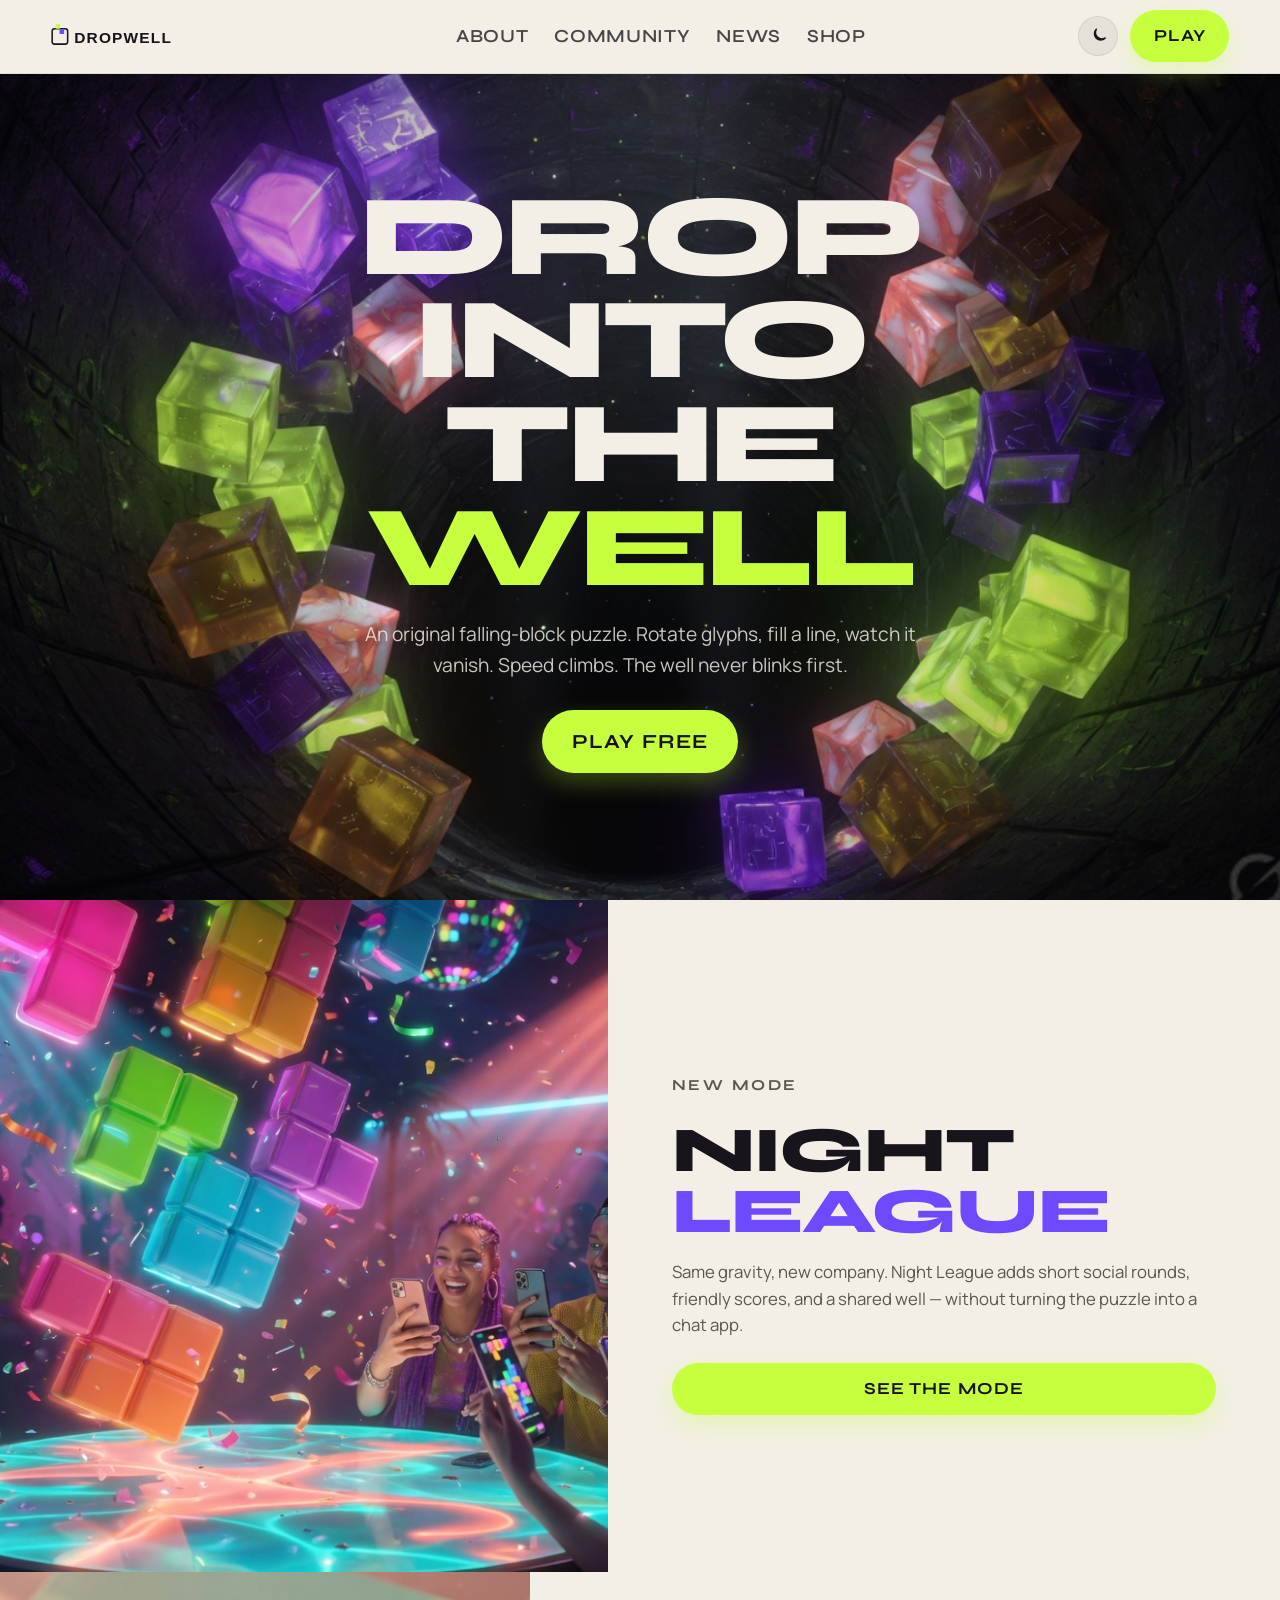
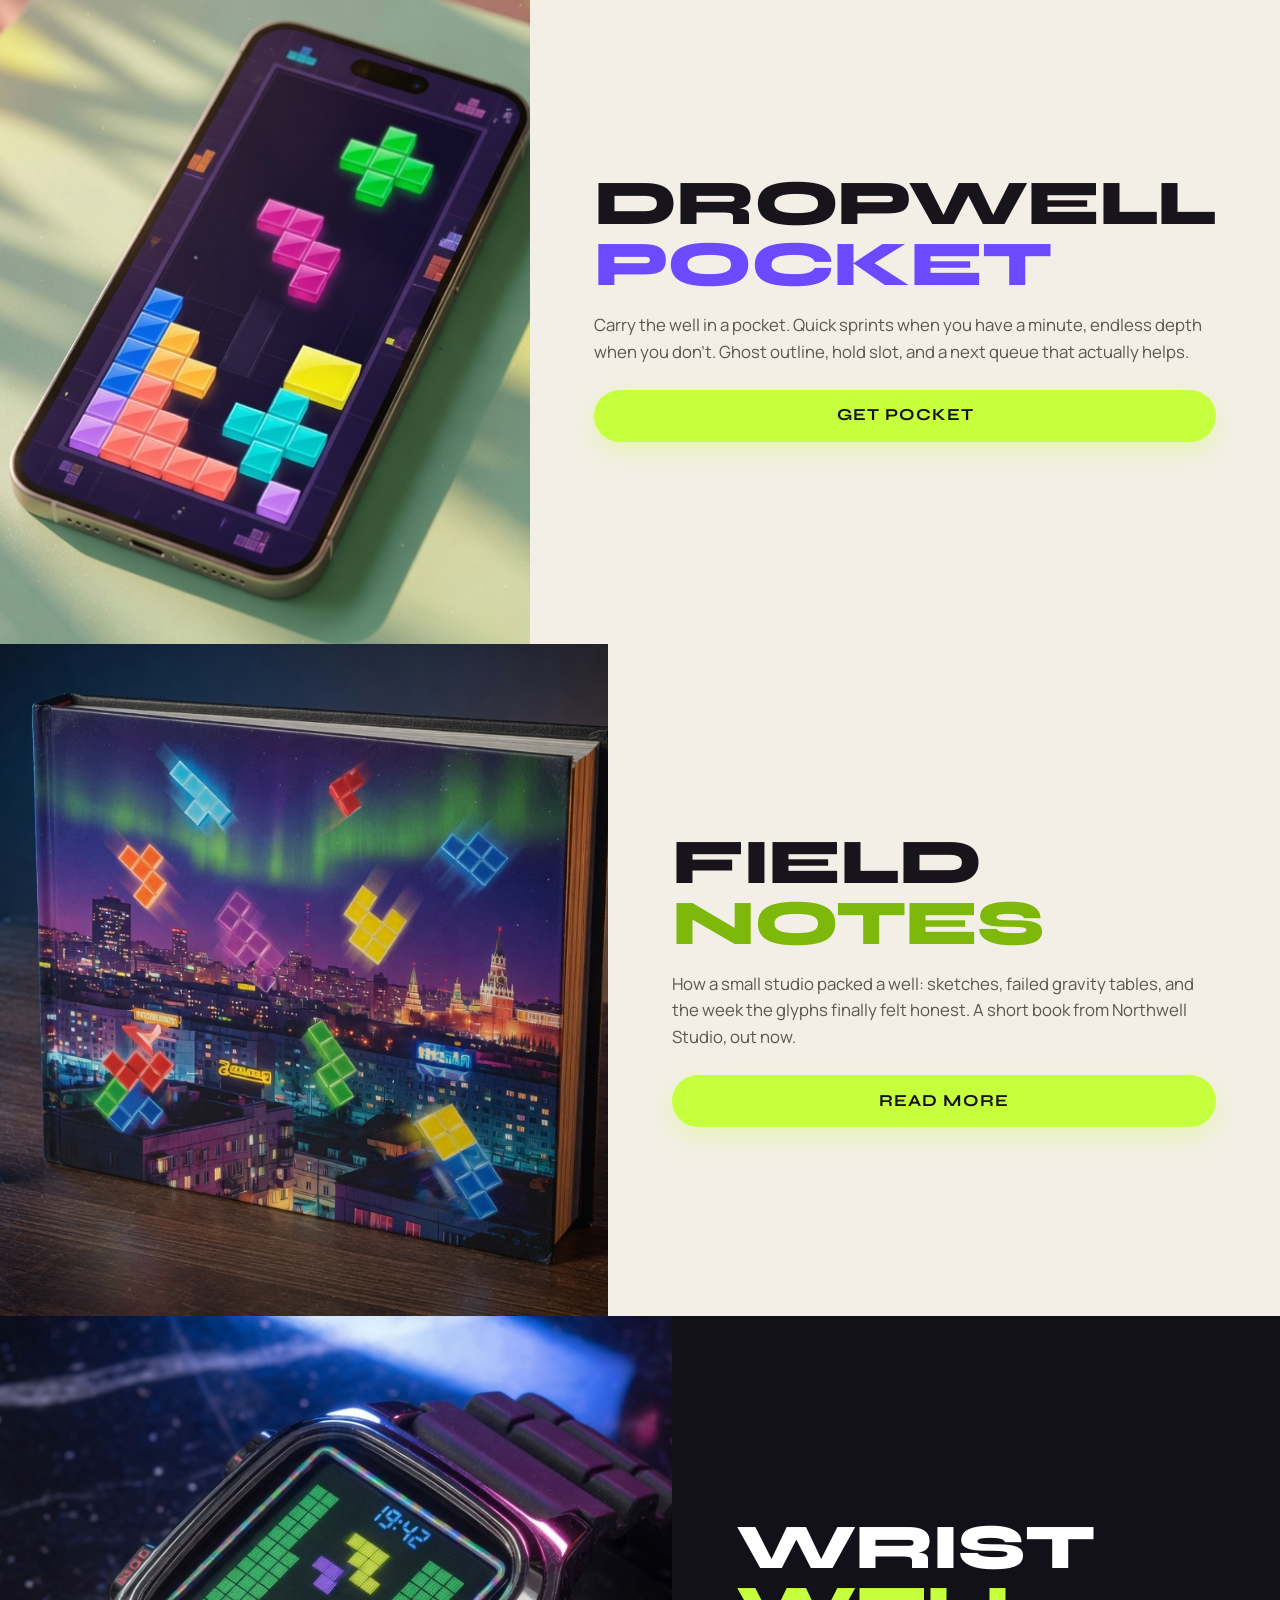
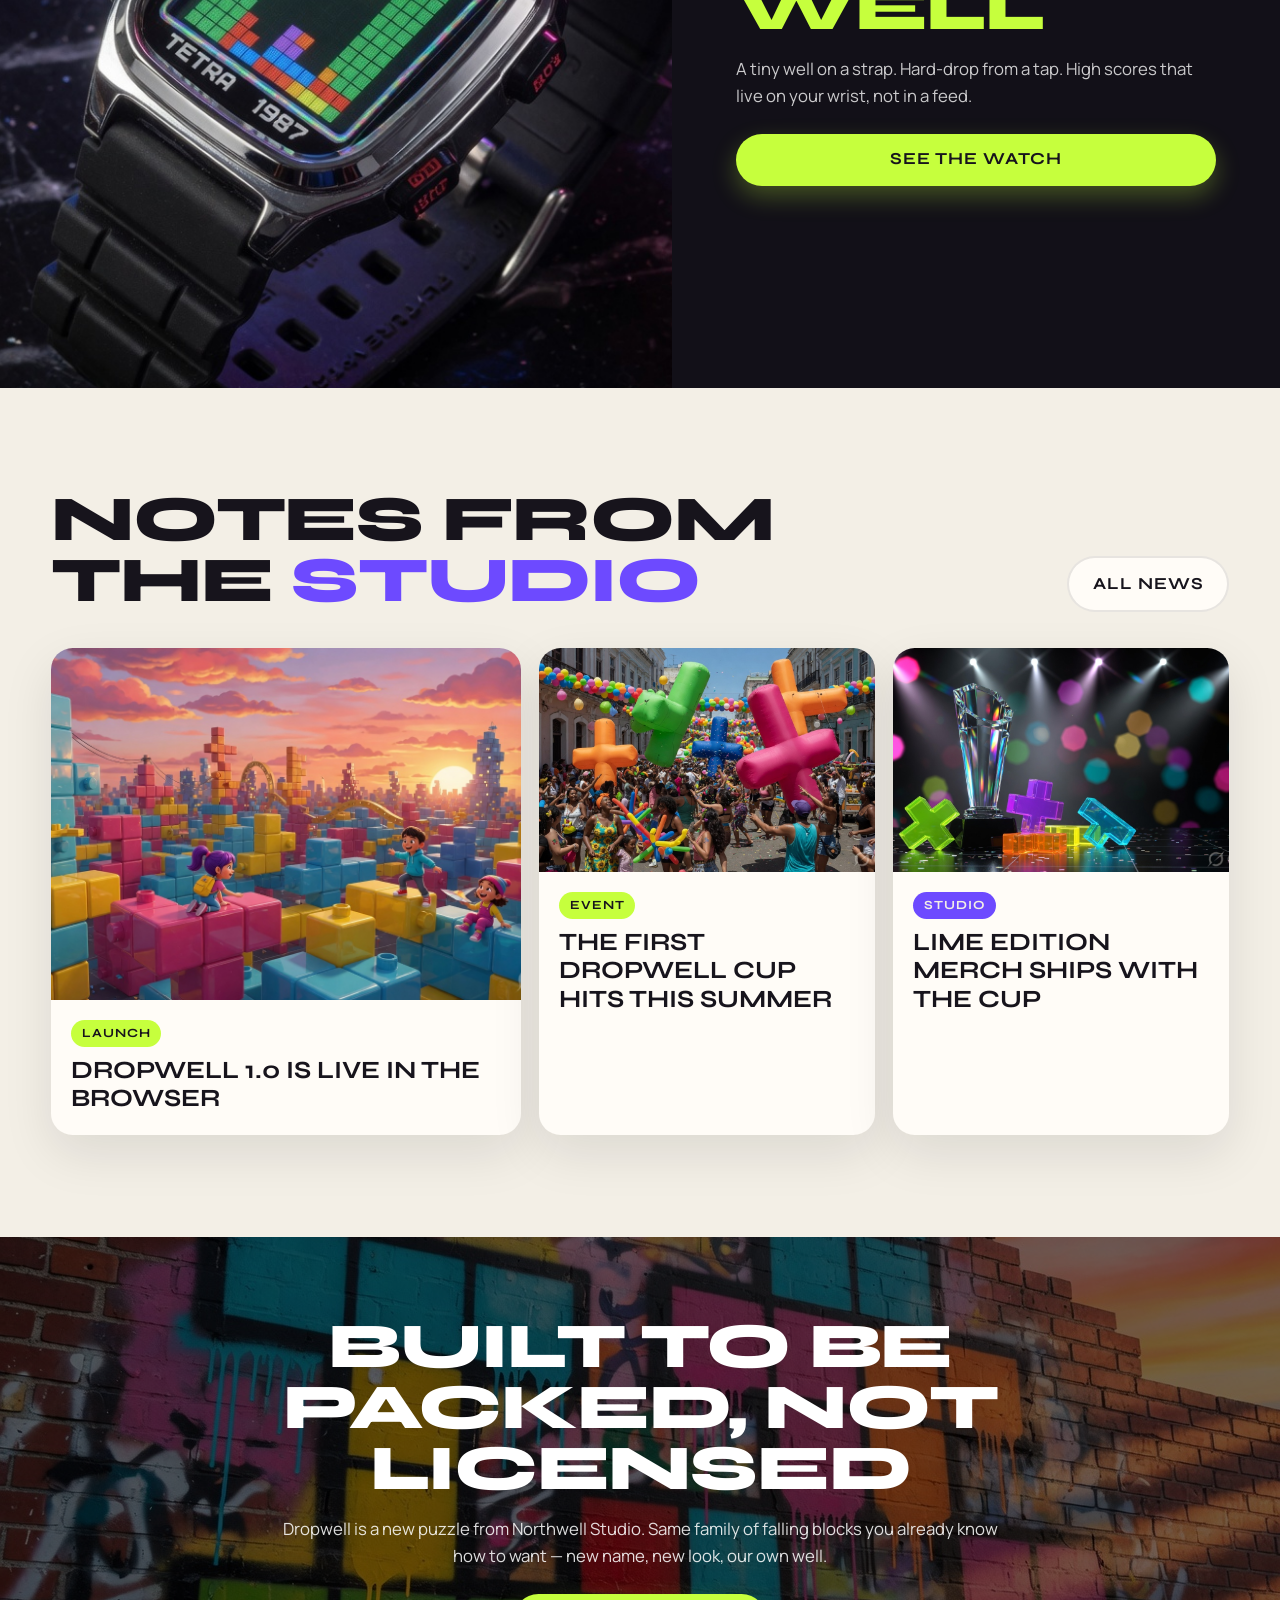
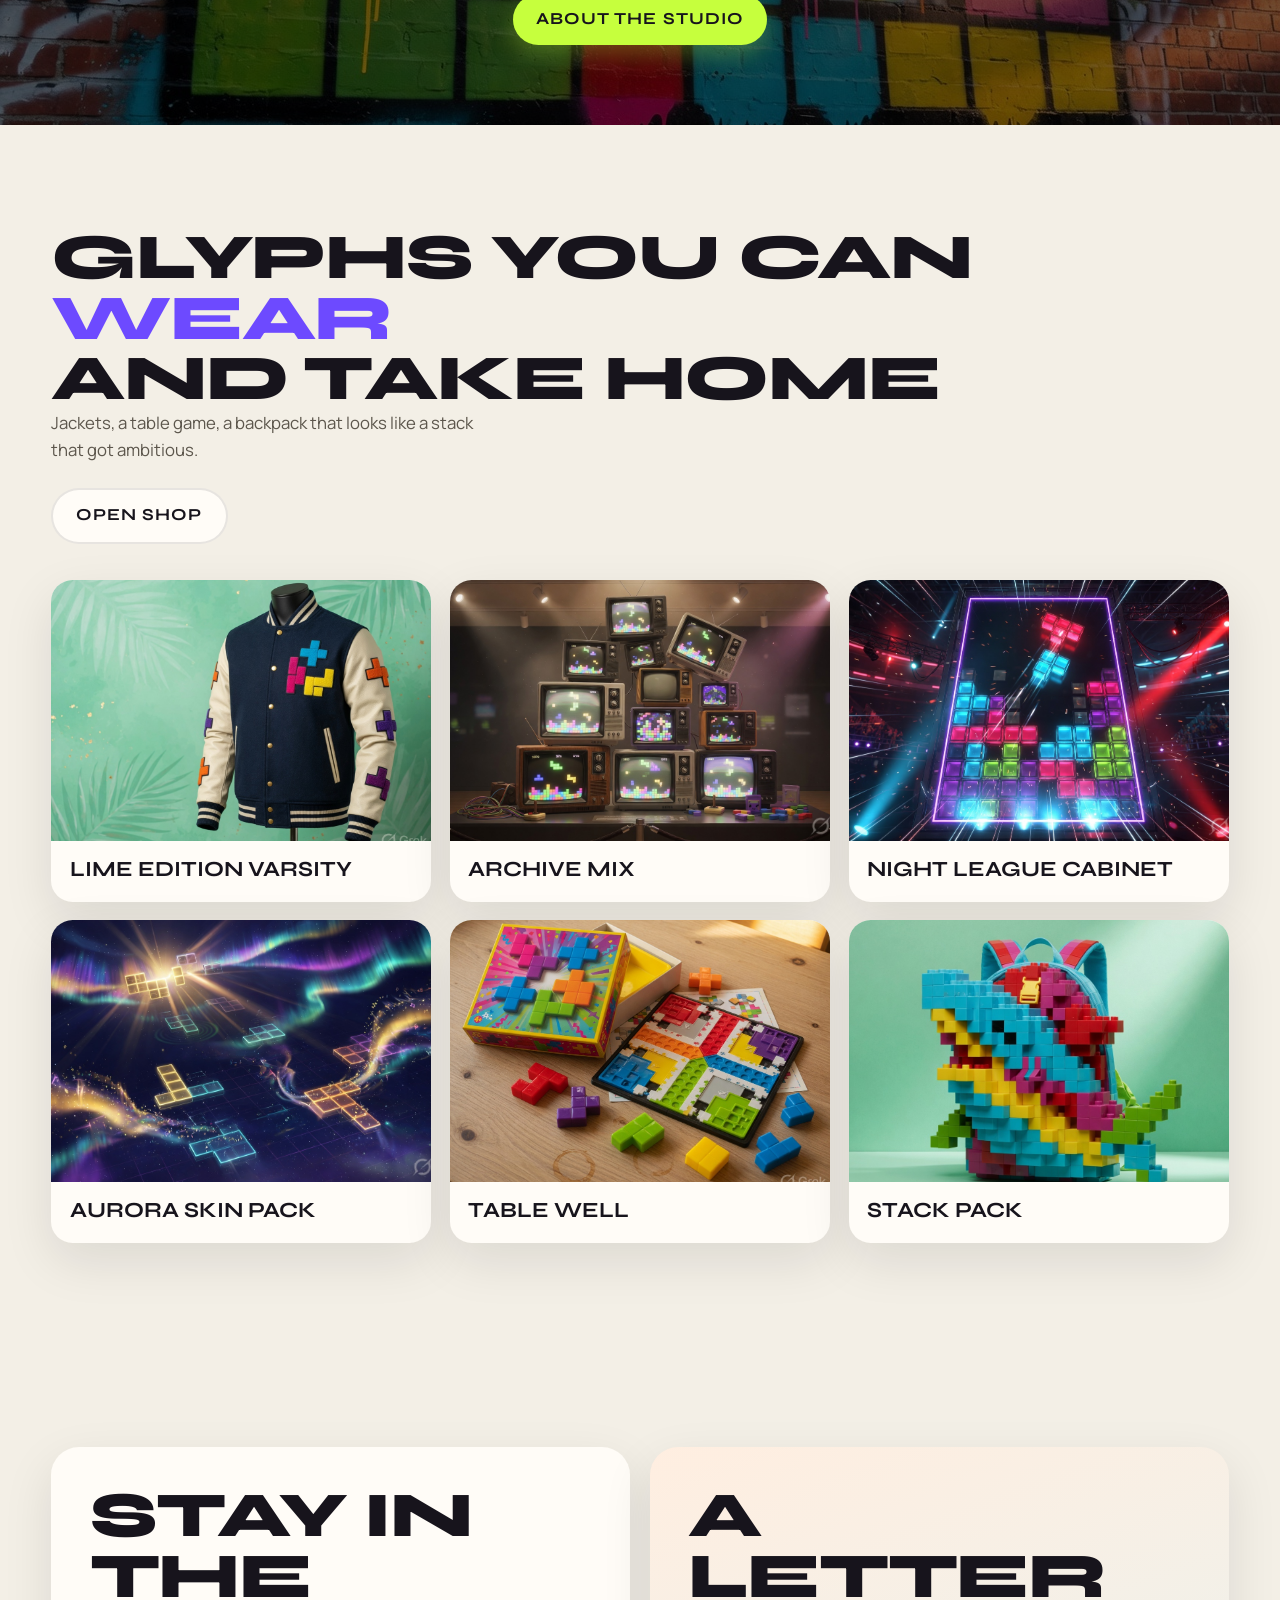
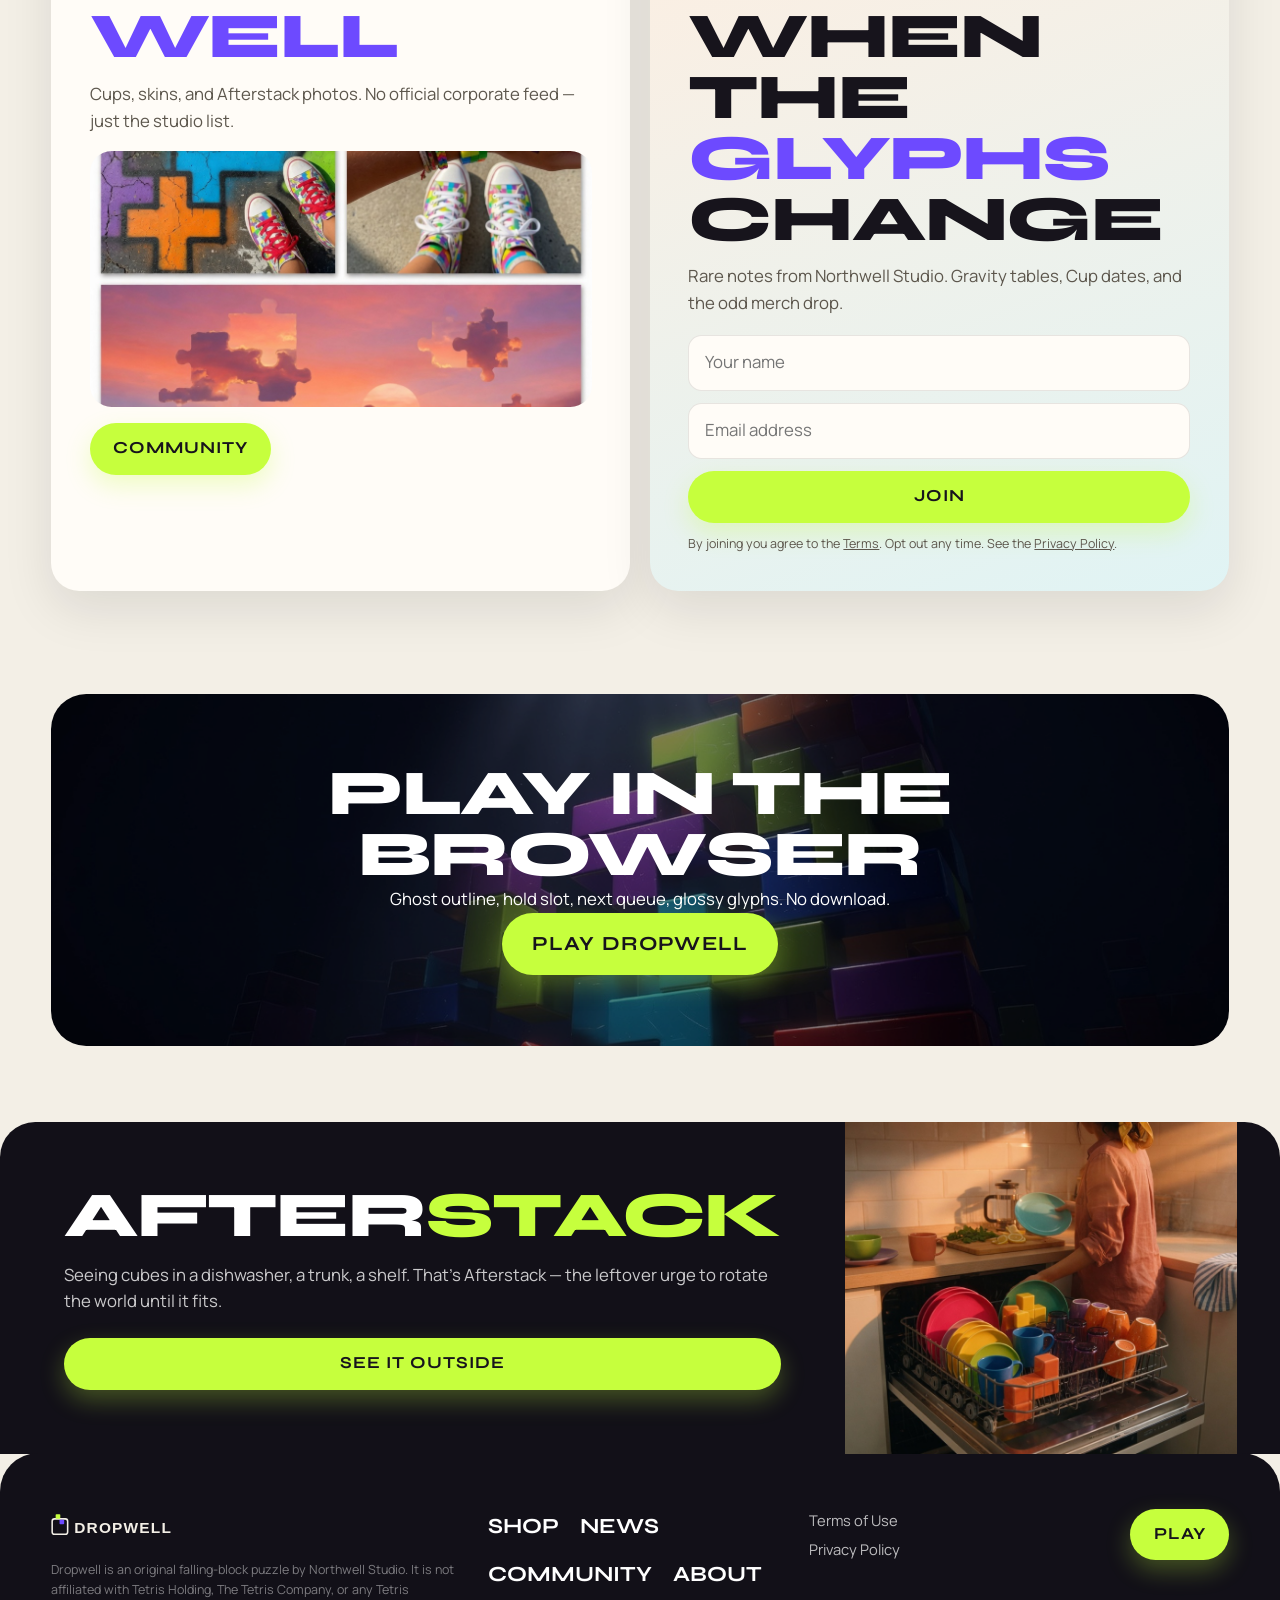
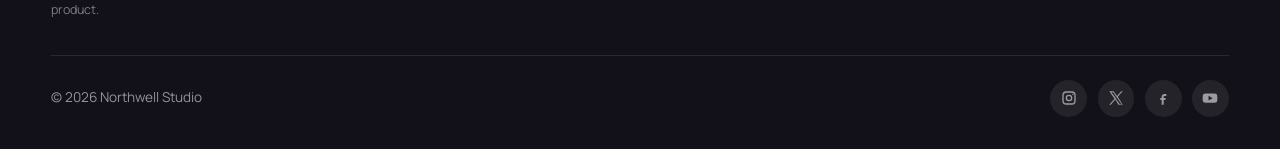
==== commit dc96ba71: "Replace personal site with Dropwell, an original falling-block puzzle." ====
--- a/index.html
+++ b/index.html
@@ -3,357 +3,198 @@
 <head>
   <meta charset="UTF-8">
   <meta name="viewport" content="width=device-width, initial-scale=1.0">
-  <title>Piyush Bodaa — the full alphabet, still being set</title>
-  <meta name="description" content="Piyush Bodaa is learning the whole character set of a new craft — language models, cities, pictures, plain speech — in public.">
-  <meta name="theme-color" content="#0c0b09">
-  <meta property="og:title" content="Piyush Bodaa">
-  <meta property="og:description" content="The full alphabet, still being set. Notes on machines, cities, and plain English.">
-  <meta property="og:type" content="website">
-  <meta property="og:image" content="assets/hero.jpg">
+  <title>Dropwell — a falling-block puzzle</title>
+  <meta name="description" content="Dropwell is an original puzzle game. Drop glyphs into the well, clear lines, and chase a cleaner stack.">
+  <meta name="theme-color" content="#f3efe6">
+  <script>
+    (function () {
+      try {
+        var t = localStorage.getItem("dropwell-theme");
+        if (t === "dark" || (t !== "light" && window.matchMedia("(prefers-color-scheme: dark)").matches)) {
+          document.documentElement.setAttribute("data-theme", "dark");
+        }
+      } catch (e) {}
+    })();
+  </script>
   <link rel="icon" href="assets/favicon.svg" type="image/svg+xml">
   <link rel="preconnect" href="https://fonts.googleapis.com">
   <link rel="preconnect" href="https://fonts.gstatic.com" crossorigin>
-  <link href="https://fonts.googleapis.com/css2?family=Fraunces:ital,opsz,wght@0,9..144,300;0,9..144,500;1,9..144,300;1,9..144,500&family=IBM+Plex+Mono:wght@400;500&family=Outfit:wght@300;400;500&family=Source+Serif+4:opsz,wght@8..60,400;8..60,500&display=swap" rel="stylesheet">
+  <link href="https://fonts.googleapis.com/css2?family=Manrope:wght@400;600;700&family=Syne:wght@700;800&display=swap" rel="stylesheet">
   <link rel="stylesheet" href="css/site.css">
 </head>
-<body>
+<body data-page="home">
   <a class="skip" href="#main">Skip to content</a>
-  <div class="grain" aria-hidden="true"></div>
-  <div class="cursor-dot" aria-hidden="true"></div>
-  <div class="cursor-ring" aria-hidden="true"></div>
-  <svg class="river" viewBox="0 0 100 100" preserveAspectRatio="none" aria-hidden="true">
-    <path pathLength="1" d="M -4 8 C 22 6, 18 28, 38 34 S 62 42, 58 58 S 78 78, 104 94"></path>
-  </svg>
-
-  <header class="site-header">
-    <a class="brand" href="index.html">Piyush Bodaa</a>
-    <nav class="nav-desktop" aria-label="Primary">
-      <a href="#work">Work</a>
-      <a href="#alphabet">Index</a>
-      <a href="notes.html">Notes</a>
-      <a href="#about">About</a>
-      <a href="#contact">Contact</a>
-    </nav>
-    <div class="header-meta">
-      <span class="place">Hyderabad · <span data-clock>00:00</span></span>
-      <button class="menu-toggle" type="button" aria-label="Open menu" aria-expanded="false">
-        <span></span>
-      </button>
-    </div>
-  </header>
-
-  <nav class="nav-mobile" aria-label="Mobile">
-    <a href="#work">Work</a>
-    <a href="#alphabet">Index</a>
-    <a href="notes.html">Notes</a>
-    <a href="#about">About</a>
-    <a href="#contact">Contact</a>
-  </nav>
+  <div id="site-header"></div>
 
   <main id="main">
     <section class="hero">
-      <p class="hero-kicker">01 — assembled in public</p>
-      <div class="lockup">
-        <h1 class="lockup-name"><em>Piyush</em><strong>Bodaa</strong></h1>
-        <div class="hero-copy">
-          <p class="hero-lede">The full alphabet is<br>still being set.</p>
-          <p class="hero-body">I learn how language models work, then I say it back in words anyone can read. I photograph the cities I move through. I keep a public notebook.</p>
-          <p class="hero-meta">
-            <span>Hyderabad · Bengaluru</span>
-            <a href="#work">Selected work</a>
-            <a href="notes.html">Read the notes</a>
-          </p>
-        </div>
-      </div>
-      <p class="scroll-hint"><span>↓</span> continue</p>
-    </section>
-
-    <div class="marquee" aria-hidden="true">
-      <div class="marquee-track">
-        <span>Sphinx of black quartz, judge my vow</span>
-        <span>Amazingly few discotheques provide jukeboxes</span>
-        <span>Pack my box with five dozen liquor jugs</span>
-        <span>The public square still needs every letter</span>
-        <span>Sphinx of black quartz, judge my vow</span>
-        <span>Amazingly few discotheques provide jukeboxes</span>
-        <span>Pack my box with five dozen liquor jugs</span>
-        <span>The public square still needs every letter</span>
-      </div>
-    </div>
-
-    <figure class="bleed">
-      <img src="assets/hero.jpg" alt="Night still life: warm paper, metal type, and a pool of silver light on a dark desk.">
-      <figcaption class="bleed-caption">Night desk · mercury light · unset type</figcaption>
-    </figure>
-
-    <section class="section" id="now">
-      <div class="section-head">
-        <span class="section-index">02 — now</span>
-        <h2 class="section-title">A working typecase</h2>
-      </div>
-      <div class="statement reveal">
-        <p>Most writing about AI is a closed drawer: the same ten words, set over and over.</p>
-        <aside>
-          <p>I want the rest of the alphabet. The boring parts. The civic parts. The sentence you could read to your father without translating it first.</p>
-          <p>I am not a lab. I am a person at a desk in India, teaching myself the tools as they arrive, and leaving the drafts where other people can trip over them.</p>
-        </aside>
-      </div>
-    </section>
-
-    <section class="section" id="work">
-      <div class="section-head">
-        <span class="section-index">03 — plates</span>
-        <h2 class="section-title">Selected work</h2>
-      </div>
-      <div class="plates">
-        <article class="plate reveal">
-          <div class="plate-media">
-            <img src="assets/desk.jpg" alt="A night work table with a notebook, lamp light, and a window of cool blue.">
+      <img class="hero-bg" src="assets/hero-bg.jpg" alt="">
+      <div class="hero-wash"></div>
+      <div class="hero-copy">
+        <h1>Drop into the <strong>well</strong></h1>
+        <p>An original falling-block puzzle. Rotate glyphs, fill a line, watch it vanish. Speed climbs. The well never blinks first.</p>
+        <a class="btn btn-play btn-lg" href="play.html">Play free</a>
+      </div>
+    </section>
+
+    <article class="feature reveal">
+      <div class="feature-media"><img src="assets/block-party.jpg" alt="Friends playing a colorful block puzzle together under neon lights."></div>
+      <div class="feature-copy">
+        <p class="kicker">New mode</p>
+        <h2 class="display">Night <span class="hl-orange">League</span></h2>
+        <p>Same gravity, new company. Night League adds short social rounds, friendly scores, and a shared well — without turning the puzzle into a chat app.</p>
+        <a class="btn btn-play" href="products.html">See the mode</a>
+      </div>
+    </article>
+
+    <article class="feature reveal">
+      <div class="feature-media"><img src="assets/mobile.jpg" alt="A smartphone on a desk showing a glossy falling-block puzzle."></div>
+      <div class="feature-copy">
+        <h2 class="display">Dropwell <span class="hl-blue">Pocket</span></h2>
+        <p>Carry the well in a pocket. Quick sprints when you have a minute, endless depth when you don’t. Ghost outline, hold slot, and a next queue that actually helps.</p>
+        <a class="btn btn-play" href="products.html">Get Pocket</a>
+      </div>
+    </article>
+
+    <article class="feature reveal">
+      <div class="feature-media"><img src="assets/book.jpg" alt="A hardcover book with a dramatic skyline and falling cubes."></div>
+      <div class="feature-copy">
+        <h2 class="display">Field <span class="hl-green">Notes</span></h2>
+        <p>How a small studio packed a well: sketches, failed gravity tables, and the week the glyphs finally felt honest. A short book from Northwell Studio, out now.</p>
+        <a class="btn btn-play" href="news.html">Read more</a>
+      </div>
+    </article>
+
+    <article class="feature reveal">
+      <div class="feature-media"><img src="assets/watch.jpg" alt="A retro-futuristic digital wristwatch playing a block puzzle."></div>
+      <div class="feature-copy dark">
+        <h2 class="display">Wrist <span class="hl-cyan">Well</span></h2>
+        <p>A tiny well on a strap. Hard-drop from a tap. High scores that live on your wrist, not in a feed.</p>
+        <a class="btn btn-play" href="products.html">See the watch</a>
+      </div>
+    </article>
+
+    <section class="section">
+      <div class="wrap">
+        <div class="section-head">
+          <h2 class="display">Notes from<br>the <span class="hl-orange">studio</span></h2>
+          <a class="btn btn-ghost" href="news.html">All news</a>
+        </div>
+        <div class="news-grid">
+          <a class="news-card reveal" href="news.html">
+            <img src="assets/news-series.jpg" alt="A colorful city built from stacked cubes.">
+            <div class="body">
+              <span class="tag">Launch</span>
+              <h3>Dropwell 1.0 is live in the browser</h3>
+            </div>
+          </a>
+          <a class="news-card reveal" href="news.html">
+            <img src="assets/news-wtd.jpg" alt="A street festival with giant inflatable cube sculptures.">
+            <div class="body">
+              <span class="tag">Event</span>
+              <h3>The first Dropwell Cup hits this summer</h3>
+            </div>
+          </a>
+          <a class="news-card reveal" href="news.html">
+            <img src="assets/news-awards.jpg" alt="A glass trophy on a spotlighted stage.">
+            <div class="body">
+              <span class="tag lime">Studio</span>
+              <h3>Lime Edition merch ships with the Cup</h3>
+            </div>
+          </a>
+        </div>
+      </div>
+    </section>
+
+    <section class="movie reveal">
+      <img src="assets/graffiti.jpg" alt="A brick wall covered in colorful cube graffiti.">
+      <div class="inner">
+        <h2 class="display">Built to be packed, not licensed</h2>
+        <p>Dropwell is a new puzzle from Northwell Studio. Same family of falling blocks you already know how to want — new name, new look, our own well.</p>
+        <a class="btn btn-play" href="about.html">About the studio</a>
+      </div>
+    </section>
+
+    <section class="section">
+      <div class="wrap">
+        <div class="section-head">
+          <div>
+            <h2 class="display">Glyphs you can <span class="hl-orange">wear</span><br>and take home</h2>
+            <p>Jackets, a table game, a backpack that looks like a stack that got ambitious.</p>
           </div>
-          <div class="plate-body">
-            <p class="plate-num">Plate 03 / 01</p>
-            <h3>Plain English</h3>
-            <p>A running diary of what I am actually learning with language models — no liturgy, no leaderboards. If a sentence needs a glossary, it goes back in the drawer.</p>
-            <a class="more" href="notes.html#plain">Read the notes</a>
-          </div>
-        </article>
-
-        <article class="plate reveal">
-          <div class="plate-media">
-            <img src="assets/city.jpg" alt="Blue hour over an Indian city, rain on a window, gold streetlights below.">
-          </div>
-          <div class="plate-body">
-            <p class="plate-num">Plate 03 / 02</p>
-            <h3>City index</h3>
-            <p>Indian cities are the hardest interface I know. I have been pulling on a simple thread: who is responsible for what, on which ward, in language a resident can use.</p>
-            <a class="more" href="notes.html#cities">Read the note</a>
-          </div>
-        </article>
-
-        <article class="plate reveal">
-          <div class="plate-media">
-            <img src="assets/camera.jpg" alt="A silver camera and film on a dark cloth, lit from a cold window.">
-          </div>
-          <div class="plate-body">
-            <p class="plate-num">Plate 03 / 03</p>
-            <h3>Through the window</h3>
-            <p>A visual diary of Delhi, Hyderabad, and Bengaluru — the hour when the sodium lights win. Pictures first, captions later. The feed lives on Instagram.</p>
-            <a class="more" href="https://www.instagram.com/piyushbodaa/" target="_blank" rel="noopener noreferrer">Open Instagram</a>
-          </div>
-        </article>
-      </div>
-    </section>
-
-    <section class="section theme-paper" id="alphabet">
-      <div class="section-head">
-        <span class="section-index">04 — complete set</span>
-        <h2 class="section-title">An alphabet of the practice</h2>
-      </div>
-      <ul class="alphabet reveal">
-        <li>
-          <span class="alphabet-letter">A</span>
-          <span class="alphabet-word">Attention</span>
-          <span class="alphabet-def">Look before you generate.</span>
-        </li>
-        <li>
-          <span class="alphabet-letter">B</span>
-          <span class="alphabet-word">Build</span>
-          <span class="alphabet-def">Small projects, shipped while they are still honest.</span>
-        </li>
-        <li>
-          <span class="alphabet-letter">C</span>
-          <span class="alphabet-word">Cities</span>
-          <span class="alphabet-def">The hardest interface, and the one we live inside.</span>
-        </li>
-        <li>
-          <span class="alphabet-letter">D</span>
-          <span class="alphabet-word">Draft</span>
-          <span class="alphabet-def">Publish the unfinished. Finish in public.</span>
-        </li>
-        <li>
-          <span class="alphabet-letter">E</span>
-          <span class="alphabet-word">Explain</span>
-          <span class="alphabet-def">If you cannot say it plainly, you do not have it.</span>
-        </li>
-        <li>
-          <span class="alphabet-letter">F</span>
-          <span class="alphabet-word">Freedom</span>
-          <span class="alphabet-def">Speech is the operating system. Keep it intact.</span>
-        </li>
-        <li>
-          <span class="alphabet-letter">G</span>
-          <span class="alphabet-word">Grain</span>
-          <span class="alphabet-def">Photographs should keep the noise in.</span>
-        </li>
-        <li>
-          <span class="alphabet-letter">H</span>
-          <span class="alphabet-word">Hyderabad</span>
-          <span class="alphabet-def">Where the work starts, most evenings.</span>
-        </li>
-        <li>
-          <span class="alphabet-letter">I</span>
-          <span class="alphabet-word">Index</span>
-          <span class="alphabet-def">Who is responsible, on which street.</span>
-        </li>
-        <li>
-          <span class="alphabet-letter">J</span>
-          <span class="alphabet-word">Judgment</span>
-          <span class="alphabet-def">Models do not have it. You still do.</span>
-        </li>
-        <li>
-          <span class="alphabet-letter">K</span>
-          <span class="alphabet-word">Keep</span>
-          <span class="alphabet-def">Keep the sentence. Cut the costume.</span>
-        </li>
-        <li>
-          <span class="alphabet-letter">L</span>
-          <span class="alphabet-word">Language</span>
-          <span class="alphabet-def">The original intelligence. Treat it as material.</span>
-        </li>
-        <li>
-          <span class="alphabet-letter">M</span>
-          <span class="alphabet-word">Messenger</span>
-          <span class="alphabet-def">Carry the thing across. Do not gild it.</span>
-        </li>
-        <li>
-          <span class="alphabet-letter">N</span>
-          <span class="alphabet-word">Notes</span>
-          <span class="alphabet-def">The real product is the notebook.</span>
-        </li>
-        <li>
-          <span class="alphabet-letter">O</span>
-          <span class="alphabet-word">Open</span>
-          <span class="alphabet-def">Learn in public, even when it is clumsy.</span>
-        </li>
-        <li>
-          <span class="alphabet-letter">P</span>
-          <span class="alphabet-word">Plain</span>
-          <span class="alphabet-def">English, not liturgy. Parents as the test audience.</span>
-        </li>
-        <li>
-          <span class="alphabet-letter">Q</span>
-          <span class="alphabet-word">Questions</span>
-          <span class="alphabet-def">Better than takes. Cheaper than certainty.</span>
-        </li>
-        <li>
-          <span class="alphabet-letter">R</span>
-          <span class="alphabet-word">Responsibility</span>
-          <span class="alphabet-def">Wards have names. Officials should too.</span>
-        </li>
-        <li>
-          <span class="alphabet-letter">S</span>
-          <span class="alphabet-word">Stillness</span>
-          <span class="alphabet-def">A pause before the prompt is still work.</span>
-        </li>
-        <li>
-          <span class="alphabet-letter">T</span>
-          <span class="alphabet-word">Type</span>
-          <span class="alphabet-def">Form is a kind of thought. Set it carefully.</span>
-        </li>
-        <li>
-          <span class="alphabet-letter">U</span>
-          <span class="alphabet-word">Unfinished</span>
-          <span class="alphabet-def">The case is not complete. That is the point.</span>
-        </li>
-        <li>
-          <span class="alphabet-letter">V</span>
-          <span class="alphabet-word">Voice</span>
-          <span class="alphabet-def">Keep yours. Models will lend you anyone else’s.</span>
-        </li>
-        <li>
-          <span class="alphabet-letter">W</span>
-          <span class="alphabet-word">Walk</span>
-          <span class="alphabet-def">Cameras work better on foot than on feeds.</span>
-        </li>
-        <li>
-          <span class="alphabet-letter">X</span>
-          <span class="alphabet-word">X</span>
-          <span class="alphabet-def">Where the first drafts go to live or die.</span>
-        </li>
-        <li>
-          <span class="alphabet-letter">Y</span>
-          <span class="alphabet-word">Yes</span>
-          <span class="alphabet-def">Ship the small thing before the perfect one.</span>
-        </li>
-        <li>
-          <span class="alphabet-letter">Z</span>
-          <span class="alphabet-word">Zero</span>
-          <span class="alphabet-def">Start again tomorrow. The drawer resets.</span>
-        </li>
-      </ul>
-    </section>
-
-    <section class="section theme-paper" id="notes">
-      <div class="section-head">
-        <span class="section-index">05 — notes</span>
-        <h2 class="section-title">Recent writing</h2>
-      </div>
-      <div class="notes-list">
-        <a class="note-row reveal" href="notes.html#plain">
-          <p class="note-meta"><span>Essay</span><span>Sep 2026</span></p>
-          <h3>If you cannot say it plainly, you do not have it</h3>
-          <p>A rule for learning machines in public, borrowed from the composing room.</p>
-        </a>
-        <a class="note-row reveal" href="notes.html#cities">
-          <p class="note-meta"><span>Essay</span><span>Aug 2026</span></p>
-          <h3>Indian cities are the real interface problem</h3>
-          <p>Wards, budgets, and why the prompt bar is easier than a municipal office.</p>
-        </a>
-        <a class="note-row reveal" href="notes.html#public">
-          <p class="note-meta"><span>Essay</span><span>Jul 2026</span></p>
-          <h3>Learning in public is a kind of typesetting</h3>
-          <p>You do not wait for the full case. You ink what you have and print tonight.</p>
-        </a>
-      </div>
-    </section>
-
-    <section class="section" id="about">
-      <div class="section-head">
-        <span class="section-index">06 — desk</span>
-        <h2 class="section-title">About</h2>
-      </div>
-      <div class="about reveal">
-        <div class="about-media">
-          <img src="assets/window.jpg" alt="An empty chair by a night window, a camera on the sill, city lights below.">
-        </div>
-        <div class="about-copy">
-          <h2>A person at a desk, not a brand.</h2>
-          <p>I live between Hyderabad and Bengaluru. I grew up taking pictures and arguing about how the country is run. Now most evenings are spent trying to understand language models well enough to explain them without the costume.</p>
-          <p>The cities keep failing in familiar ways. The models keep arriving faster than the sentences we have for them. This site is the notebook — a place to set the type while it is still warm.</p>
-          <p>I care about speech, about leaving people alone, and about municipal things that do not trend. I am a power user of the tools I write about. I am also, still, a beginner. Both can be true on the same page.</p>
-          <div class="about-links">
-            <a href="https://x.com/piyushbodaa" target="_blank" rel="noopener noreferrer">X / @piyushbodaa</a>
-            <a href="https://www.instagram.com/piyushbodaa/" target="_blank" rel="noopener noreferrer">Instagram</a>
-            <a href="notes.html">Notes</a>
-          </div>
-        </div>
-      </div>
-    </section>
-
-    <section class="section" id="contact">
-      <div class="section-head">
-        <span class="section-index">07 — correspondence</span>
-        <h2 class="section-title">Contact</h2>
-      </div>
-      <div class="contact-block reveal">
-        <h2>Write as if the alphabet were still incomplete.</h2>
-        <div>
-          <p class="contact-note">The fastest way to reach me is X. Pictures live on Instagram. If you have a small civic problem, a plain-English question, or a city I should walk, send it.</p>
-          <div class="contact-actions">
-            <a class="btn btn-solid" href="https://x.com/piyushbodaa" target="_blank" rel="noopener noreferrer">Message on X</a>
-            <a class="btn" href="https://www.instagram.com/piyushbodaa/" target="_blank" rel="noopener noreferrer">Instagram</a>
-          </div>
-        </div>
-      </div>
+          <a class="btn btn-ghost" href="products.html">Open shop</a>
+        </div>
+        <div class="product-grid">
+          <a class="product-card reveal" href="products.html">
+            <div class="media"><img src="assets/jacket.jpg" alt="Navy varsity jacket with colorful cube patches."></div>
+            <h3>Lime Edition varsity</h3>
+          </a>
+          <a class="product-card reveal" href="products.html">
+            <div class="media"><img src="assets/forever.jpg" alt="Stacked vintage televisions glowing with puzzle games."></div>
+            <h3>Archive mix</h3>
+          </a>
+          <a class="product-card reveal" href="products.html">
+            <div class="media"><img src="assets/grandmaster.jpg" alt="A dark neon competitive puzzle arena."></div>
+            <h3>Night League cabinet</h3>
+          </a>
+          <a class="product-card reveal" href="products.html">
+            <div class="media"><img src="assets/effect-game.jpg" alt="Cosmic cubes dissolving into aurora light."></div>
+            <h3>Aurora skin pack</h3>
+          </a>
+          <a class="product-card reveal" href="products.html">
+            <div class="media"><img src="assets/boardgame.jpg" alt="A physical board game with chunky plastic cubes."></div>
+            <h3>Table well</h3>
+          </a>
+          <a class="product-card reveal" href="products.html">
+            <div class="media"><img src="assets/backpack.jpg" alt="A sculptural backpack built from colorful cubes."></div>
+            <h3>Stack pack</h3>
+          </a>
+        </div>
+      </div>
+    </section>
+
+    <section class="section">
+      <div class="wrap split">
+        <div class="panel reveal">
+          <h2 class="display">Stay in the<br><span class="hl-orange">well</span></h2>
+          <p style="margin-top:0.8rem;color:var(--ink-soft)">Cups, skins, and Afterstack photos. No official corporate feed — just the studio list.</p>
+          <div class="social-shot"><img src="assets/social.jpg" alt="Lifestyle collage of street cubes and sneakers."></div>
+          <a class="btn btn-play" style="margin-top:1rem" href="community.html">Community</a>
+        </div>
+        <div class="panel newsletter reveal">
+          <h2 class="display">A letter when the <span class="hl-blue">glyphs</span> change</h2>
+          <p style="margin-top:0.8rem;color:var(--ink-soft)">Rare notes from Northwell Studio. Gravity tables, Cup dates, and the odd merch drop.</p>
+          <form data-newsletter>
+            <input type="text" name="name" placeholder="Your name" required>
+            <input type="email" name="email" placeholder="Email address" required>
+            <button class="btn btn-play" type="submit">Join</button>
+            <p class="fineprint">By joining you agree to the <a href="about.html">Terms</a>. Opt out any time. See the <a href="about.html">Privacy Policy</a>.</p>
+          </form>
+          <p class="form-ok">You’re on the list. See you in the well.</p>
+        </div>
+      </div>
+    </section>
+
+    <section class="play-banner reveal">
+      <img src="assets/play-banner.jpg" alt="">
+      <div class="inner">
+        <h2 class="display">Play in the browser</h2>
+        <p>Ghost outline, hold slot, next queue, glossy glyphs. No download.</p>
+        <a class="btn btn-play btn-lg" href="play.html">Play Dropwell</a>
+      </div>
+    </section>
+
+    <section class="effect-band reveal">
+      <div class="copy">
+        <h2 class="display">After<span class="hl-cyan">stack</span></h2>
+        <p>Seeing cubes in a dishwasher, a trunk, a shelf. That’s Afterstack — the leftover urge to rotate the world until it fits.</p>
+        <a class="btn btn-play" href="community.html">See it outside</a>
+      </div>
+      <img src="assets/effect-life.jpg" alt="A kitchen at golden hour with dishes fitting together like puzzle blocks.">
     </section>
   </main>
 
-  <footer class="site-footer">
-    <p>© <span data-year>2026</span> Piyush Bodaa</p>
-    <p>Fraunces · Source Serif 4 · Outfit · IBM Plex Mono</p>
-    <p><a href="#main">Top</a></p>
-  </footer>
-
+  <div id="site-footer"></div>
   <script src="js/site.js"></script>
 </body>
 </html>
--- a/css/site.css
+++ b/css/site.css
@@ -1,25 +1,72 @@
 :root {
-  --ink: #0c0b09;
-  --ink-2: #14120e;
-  --ink-3: #1e1b16;
-  --paper: #e8dfd0;
-  --paper-2: #d4cab8;
-  --paper-dim: #8f8678;
-  --gold: #c4a46a;
-  --gold-deep: #8d7343;
-  --mercury: #a9b8bc;
-  --caerulean: #4a8ba8;
-  --caerulean-deep: #2c6078;
-  --iris: #8a51d6;
-  --rule: rgba(196, 164, 106, 0.3);
+  color-scheme: light;
+  --mint: #f3efe6;
+  --mint-2: #e7e0d2;
+  --ink: #17141c;
+  --ink-soft: #5c564c;
+  --white: #ffffff;
+  --surface: #fffcf7;
+  --tropical-a: #6d4aff;
+  --tropical-b: #c6ff3d;
+  --tropical: #c6ff3d;
+  --mango: #c6ff3d;
+  --orange: #6d4aff;
+  --blue: #6d4aff;
+  --blue-dark: #4b32d4;
+  --green: #7db80a;
+  --cyan: #c6ff3d;
+  --purple: #6d4aff;
+  --dark: #121018;
+  --dark-2: #1c1824;
+  --card: #fffcf7;
+  --shadow: 0 18px 50px rgba(23, 20, 28, 0.1);
+  --header-bg: rgba(243, 239, 230, 0.86);
+  --header-border: rgba(23, 20, 28, 0.08);
+  --nav-mobile-bg: rgba(243, 239, 230, 0.98);
+  --page-hero-bg: radial-gradient(ellipse at 50% 20%, rgba(109, 74, 255, 0.16) 0%, #f3efe6 58%);
+  --hero-wash: radial-gradient(ellipse at 50% 48%, transparent 28%, rgba(8, 6, 12, 0.55) 100%);
+  --line: rgba(23, 20, 28, 0.1);
+  --input-bg: #fffcf7;
+  --ok-bg: #eaf6c8;
+  --ok-fg: #3d5c08;
+  --toggle-bg: rgba(23, 20, 28, 0.06);
+  --btn-ink: #17141c;
   --ease: cubic-bezier(0.22, 1, 0.36, 1);
-  --font-display: "Fraunces", "Iowan Old Style", Palatino, serif;
-  --font-body: "Source Serif 4", Georgia, serif;
-  --font-ui: "Outfit", "Segoe UI", system-ui, sans-serif;
-  --font-mono: "IBM Plex Mono", ui-monospace, monospace;
-  --pad: clamp(1.15rem, 4.2vw, 4.75rem);
-  --header-h: 4.35rem;
-  --max: 92rem;
+  --font-display: "Syne", "Arial Narrow", sans-serif;
+  --font-body: "Manrope", "Segoe UI", system-ui, sans-serif;
+  --pad: clamp(1.1rem, 4vw, 4.5rem);
+  --max: 82rem;
+  --header-h: 4.6rem;
+  --radius: 1.35rem;
+}
+
+html[data-theme="dark"] {
+  color-scheme: dark;
+  --mint: #121018;
+  --mint-2: #1c1824;
+  --ink: #f3efe6;
+  --ink-soft: #b4aea2;
+  --surface: #1c1824;
+  --card: #1c1824;
+  --dark: #0a0810;
+  --dark-2: #16131c;
+  --blue: #a48bff;
+  --blue-dark: #c4b5ff;
+  --green: #c6ff3d;
+  --cyan: #c6ff3d;
+  --purple: #a48bff;
+  --orange: #c6ff3d;
+  --shadow: 0 18px 50px rgba(0, 0, 0, 0.45);
+  --header-bg: rgba(18, 16, 24, 0.88);
+  --header-border: rgba(243, 239, 230, 0.08);
+  --nav-mobile-bg: rgba(18, 16, 24, 0.98);
+  --page-hero-bg: radial-gradient(ellipse at 50% 18%, rgba(109, 74, 255, 0.28) 0%, #121018 60%);
+  --hero-wash: radial-gradient(ellipse at 50% 48%, transparent 28%, rgba(8, 6, 12, 0.62) 100%);
+  --line: rgba(243, 239, 230, 0.12);
+  --input-bg: #16131c;
+  --ok-bg: #243014;
+  --ok-fg: #c6ff3d;
+  --toggle-bg: rgba(243, 239, 230, 0.08);
 }
 
 *,
@@ -32,24 +79,17 @@
 
 html {
   scroll-behavior: smooth;
-  background: var(--ink);
+  background: var(--mint);
 }
 
 body {
   font-family: var(--font-body);
-  background: var(--ink);
-  color: var(--paper);
-  font-size: clamp(1.02rem, 0.96rem + 0.2vw, 1.125rem);
-  line-height: 1.55;
+  background: var(--mint);
+  color: var(--ink);
+  font-size: 1.05rem;
+  line-height: 1.6;
   -webkit-font-smoothing: antialiased;
-  text-rendering: optimizeLegibility;
   overflow-x: hidden;
-}
-
-body.has-cursor,
-body.has-cursor a,
-body.has-cursor button {
-  cursor: none;
 }
 
 img {
@@ -63,20 +103,24 @@
   text-decoration: none;
 }
 
-button {
+button,
+input {
   font: inherit;
   color: inherit;
+}
+
+button {
   background: none;
   border: none;
-}
-
-ul,
-ol {
+  cursor: pointer;
+}
+
+ul {
   list-style: none;
 }
 
 :focus-visible {
-  outline: 2px solid var(--gold);
+  outline: 3px solid var(--tropical-a);
   outline-offset: 3px;
 }
 
@@ -86,215 +130,151 @@
   top: -4rem;
   z-index: 100;
   padding: 0.6rem 1rem;
-  background: var(--gold);
-  color: var(--ink);
-  font-family: var(--font-ui);
-  font-size: 0.85rem;
+  background: var(--ink);
+  color: var(--mint);
 }
 
 .skip:focus {
   top: 1rem;
 }
 
-.grain {
-  position: fixed;
-  inset: 0;
-  z-index: 80;
-  pointer-events: none;
-  opacity: 0.045;
-  background-image: url("../assets/paper.jpg");
-  background-size: 900px;
-  mix-blend-mode: overlay;
-}
-
-.cursor-dot,
-.cursor-ring {
-  position: fixed;
+.wrap {
+  width: min(92%, var(--max));
+  margin-inline: auto;
+}
+
+/* Header */
+.site-header {
+  position: sticky;
   top: 0;
-  left: 0;
-  z-index: 90;
-  pointer-events: none;
-  border-radius: 50%;
-  transform: translate(-100px, -100px);
-  display: none;
-}
-
-body.has-cursor .cursor-dot,
-body.has-cursor .cursor-ring {
-  display: block;
-}
-
-.cursor-dot {
-  width: 7px;
-  height: 7px;
-  margin: -3.5px 0 0 -3.5px;
-  background: var(--gold);
-  z-index: 91;
-}
-
-.cursor-ring {
-  width: 34px;
-  height: 34px;
-  margin: -17px 0 0 -17px;
-  border: 1px solid rgba(196, 164, 106, 0.7);
-  transition: width 0.35s var(--ease), height 0.35s var(--ease), margin 0.35s var(--ease), background 0.35s var(--ease), border-color 0.35s var(--ease);
-}
-
-body.cursor-grow .cursor-ring {
-  width: 56px;
-  height: 56px;
-  margin: -28px 0 0 -28px;
-  background: rgba(74, 139, 168, 0.16);
-  border-color: var(--caerulean);
-}
-
-.river {
-  position: fixed;
-  inset: 0;
-  z-index: 2;
-  width: 100%;
-  height: 100%;
-  pointer-events: none;
-  color: var(--gold);
-  opacity: 0.28;
-}
-
-.river path {
-  fill: none;
-  stroke: currentColor;
-  stroke-width: 0.18;
-  stroke-dasharray: 1;
-  stroke-dashoffset: 1;
-  stroke-linecap: round;
-}
-
-.site-header {
-  position: fixed;
-  top: 0;
-  left: 0;
-  right: 0;
-  z-index: 40;
-  display: grid;
-  grid-template-columns: 1fr auto 1fr;
+  z-index: 50;
+  display: flex;
   align-items: center;
+  justify-content: space-between;
+  gap: 1rem;
   height: var(--header-h);
   padding: 0 var(--pad);
-  color: var(--paper);
-  mix-blend-mode: difference;
-  transform: translateY(0);
-  transition: transform 0.5s var(--ease);
-}
-
-.site-header.is-hidden {
-  transform: translateY(-110%);
-}
-
-.site-header.is-open {
-  mix-blend-mode: normal;
-  background: transparent;
-  transform: none;
-  z-index: 60;
+  background: var(--header-bg);
+  backdrop-filter: blur(16px);
+  border-bottom: 1px solid var(--header-border);
 }
 
 .brand {
-  font-family: var(--font-display);
-  font-size: 1.15rem;
-  font-weight: 500;
-  font-style: italic;
-  letter-spacing: -0.02em;
-  justify-self: start;
+  display: flex;
+  align-items: center;
+  gap: 0.55rem;
+  flex-shrink: 0;
+}
+
+.brand svg,
+.brand img {
+  height: 2.05rem;
+  width: auto;
+  max-width: 12rem;
+  display: block;
+  color: var(--ink);
+}
+
+.site-footer .brand svg,
+.site-footer .brand img {
+  height: 2.2rem;
+  color: #f3efe6;
 }
 
 .nav-desktop {
   display: flex;
-  gap: clamp(1.1rem, 2vw, 2rem);
-  font-family: var(--font-ui);
-  font-size: 0.78rem;
-  font-weight: 400;
-  letter-spacing: 0.14em;
+  align-items: center;
+  gap: clamp(1rem, 2vw, 2.1rem);
+  font-family: var(--font-display);
+  font-size: 1.15rem;
+  font-weight: 600;
+  font-style: normal;
+  letter-spacing: 0.04em;
   text-transform: uppercase;
 }
 
 .nav-desktop a {
-  position: relative;
-  padding: 0.3rem 0;
   opacity: 0.78;
-  transition: opacity 0.3s var(--ease);
+  transition: opacity 0.2s, color 0.2s;
 }
 
 .nav-desktop a:hover,
 .nav-desktop a[aria-current="page"] {
   opacity: 1;
-}
-
-.nav-desktop a::after {
-  content: "";
-  position: absolute;
-  left: 0;
-  bottom: 0;
-  width: 100%;
-  height: 1px;
-  background: var(--gold);
-  transform: scaleX(0);
-  transform-origin: left;
-  transition: transform 0.4s var(--ease);
-}
-
-.nav-desktop a:hover::after,
-.nav-desktop a[aria-current="page"]::after {
-  transform: scaleX(1);
-}
-
-.header-meta {
-  justify-self: end;
+  color: var(--orange);
+}
+
+.header-cta {
   display: flex;
   align-items: center;
-  gap: 1.25rem;
-  font-family: var(--font-mono);
-  font-size: 0.68rem;
-  letter-spacing: 0.08em;
-  text-transform: uppercase;
-}
-
-.header-meta .place {
-  opacity: 0.7;
+  gap: 0.75rem;
+}
+
+.theme-toggle {
+  width: 2.5rem;
+  height: 2.5rem;
+  border-radius: 999px;
+  display: grid;
+  place-items: center;
+  flex-shrink: 0;
+  background: var(--toggle-bg);
+  color: var(--ink);
+  border: 1px solid var(--header-border);
+  transition: transform 0.25s var(--ease), background 0.25s var(--ease);
+}
+
+.theme-toggle:hover {
+  transform: translateY(-1px);
+}
+
+.theme-toggle svg {
+  width: 1.15rem;
+  height: 1.15rem;
+}
+
+.theme-toggle .icon-sun {
+  display: none;
+}
+
+html[data-theme="dark"] .theme-toggle .icon-moon {
+  display: none;
+}
+
+html[data-theme="dark"] .theme-toggle .icon-sun {
+  display: block;
 }
 
 .menu-toggle {
   display: none;
-  width: 2.4rem;
-  height: 2.4rem;
+  width: 2.5rem;
+  height: 2.5rem;
   position: relative;
-  z-index: 51;
 }
 
 .menu-toggle span,
 .menu-toggle span::before,
 .menu-toggle span::after {
   position: absolute;
-  left: 0.45rem;
-  width: 1.45rem;
-  height: 1px;
-  background: currentColor;
-  transition: transform 0.35s var(--ease), opacity 0.3s;
+  left: 0.5rem;
+  width: 1.5rem;
+  height: 2px;
+  background: var(--ink);
+  border-radius: 2px;
+  transition: 0.3s var(--ease);
 }
 
 .menu-toggle span {
   top: 50%;
 }
 
-.menu-toggle span::before,
+.menu-toggle span::before {
+  content: "";
+  top: -7px;
+}
+
 .menu-toggle span::after {
   content: "";
-  left: 0;
-}
-
-.menu-toggle span::before {
-  top: -6px;
-}
-
-.menu-toggle span::after {
-  top: 6px;
+  top: 7px;
 }
 
 .site-header.is-open .menu-toggle span {
@@ -312,810 +292,998 @@
 }
 
 .nav-mobile {
-  position: fixed;
-  inset: 0;
-  z-index: 50;
-  display: flex;
-  flex-direction: column;
-  justify-content: flex-end;
-  padding: 6rem var(--pad) 3rem;
-  background: var(--ink);
-  transform: translateY(-101%);
-  transition: transform 0.55s var(--ease);
-}
-
-.nav-mobile.is-open {
-  transform: none;
-}
-
-.nav-mobile a {
-  font-family: var(--font-display);
-  font-size: clamp(2.4rem, 10vw, 4.2rem);
-  font-weight: 300;
-  font-style: italic;
-  line-height: 1.05;
-  letter-spacing: -0.03em;
-  border-bottom: 1px solid var(--rule);
-  padding: 0.35rem 0 0.5rem;
-}
-
-.nav-mobile a:hover {
-  color: var(--gold);
-}
-
-.hero {
-  position: relative;
-  min-height: 100svh;
-  display: grid;
-  align-content: end;
-  padding: calc(var(--header-h) + 2rem) var(--pad) 2.5rem;
-  z-index: 3;
-}
-
-.hero-kicker {
-  display: flex;
-  align-items: center;
-  gap: 0.85rem;
-  font-family: var(--font-mono);
-  font-size: 0.72rem;
-  letter-spacing: 0.16em;
-  text-transform: uppercase;
-  color: var(--gold);
-  margin-bottom: clamp(1.5rem, 4vw, 3rem);
-}
-
-.hero-kicker::after {
-  content: "";
-  flex: 1;
-  max-width: 8rem;
-  height: 1px;
-  background: var(--rule);
-}
-
-.lockup {
-  display: grid;
-  gap: 1.5rem;
-}
-
-.lockup-name {
-  font-family: var(--font-display);
-  font-weight: 300;
-  font-size: clamp(4.4rem, 16.5vw, 12.4rem);
-  line-height: 0.8;
-  letter-spacing: -0.045em;
-  font-optical-sizing: auto;
-  font-variation-settings: "SOFT" 50, "WONK" 1;
-}
-
-.lockup-name em {
-  display: block;
-  font-style: italic;
-  font-weight: 300;
-}
-
-.lockup-name strong {
-  display: block;
-  font-style: normal;
-  font-weight: 500;
-  color: var(--gold);
-  text-align: right;
-  margin-right: 0.02em;
-}
-
-.hero-copy {
-  display: grid;
-  gap: 1.25rem;
-  max-width: 30rem;
-  justify-self: end;
-  padding-bottom: 0.4rem;
-}
-
-.hero-lede {
-  font-family: var(--font-display);
-  font-size: clamp(1.45rem, 2.4vw, 2.05rem);
-  font-weight: 300;
-  font-style: italic;
-  line-height: 1.25;
-  letter-spacing: -0.02em;
-}
-
-.hero-body {
-  color: var(--paper-2);
-  font-size: 1.02rem;
-}
-
-.hero-meta {
-  display: flex;
-  flex-wrap: wrap;
-  gap: 0.75rem 1.5rem;
-  font-family: var(--font-ui);
-  font-size: 0.78rem;
-  letter-spacing: 0.12em;
-  text-transform: uppercase;
-  color: var(--mercury);
-}
-
-.hero-meta a {
-  color: var(--gold);
-  border-bottom: 1px solid transparent;
-  transition: border-color 0.3s, color 0.3s;
-}
-
-.hero-meta a:hover {
-  border-color: var(--gold);
-  color: var(--paper);
-}
-
-.scroll-hint {
-  margin-top: 2.5rem;
-  font-family: var(--font-mono);
-  font-size: 0.68rem;
-  letter-spacing: 0.18em;
-  text-transform: uppercase;
-  color: var(--paper-dim);
-}
-
-.scroll-hint span {
-  display: inline-block;
-  animation: bob 2.2s var(--ease) infinite;
-}
-
-@keyframes bob {
-  0%,
-  100% { transform: translateY(0); }
-  50% { transform: translateY(6px); }
-}
-
-@media (min-width: 860px) {
-  .lockup {
-    grid-template-columns: 1fr minmax(16rem, 24rem);
-    align-items: end;
-  }
-}
-
-.marquee {
-  position: relative;
-  z-index: 3;
-  border-top: 1px solid var(--rule);
-  border-bottom: 1px solid var(--rule);
-  overflow: hidden;
-  padding: 0.85rem 0;
-  background: var(--ink);
-}
-
-.marquee-track {
-  display: flex;
-  width: max-content;
-  gap: 3rem;
-  animation: marquee 48s linear infinite;
-  font-family: var(--font-ui);
-  font-size: 0.72rem;
-  letter-spacing: 0.22em;
-  text-transform: uppercase;
-  color: var(--gold);
-  white-space: nowrap;
-}
-
-.marquee-track span::before {
-  content: "✦";
-  margin-right: 3rem;
-  color: var(--caerulean);
-}
-
-@keyframes marquee {
-  from { transform: translateX(0); }
-  to { transform: translateX(-50%); }
-}
-
-.bleed {
-  position: relative;
-  z-index: 3;
-  height: min(78vh, 46rem);
-  overflow: hidden;
-}
-
-.bleed img {
-  width: 100%;
-  height: 100%;
-  object-fit: cover;
-  transform: scale(1.06);
-  filter: saturate(0.85) contrast(1.05);
-}
-
-.bleed-caption {
-  position: absolute;
-  left: var(--pad);
-  bottom: 1.2rem;
-  font-family: var(--font-mono);
-  font-size: 0.68rem;
-  letter-spacing: 0.14em;
-  text-transform: uppercase;
-  color: var(--paper);
-  mix-blend-mode: difference;
-}
-
-.section {
-  position: relative;
-  z-index: 3;
-  padding: clamp(4.5rem, 10vw, 8.5rem) var(--pad);
-}
-
-.section-head {
-  display: flex;
-  justify-content: space-between;
-  align-items: baseline;
-  gap: 1rem;
-  margin-bottom: clamp(2rem, 5vw, 3.5rem);
-  padding-bottom: 1rem;
-  border-bottom: 1px solid var(--rule);
-}
-
-.section-index {
-  font-family: var(--font-mono);
-  font-size: 0.72rem;
-  letter-spacing: 0.16em;
-  text-transform: uppercase;
-  color: var(--gold);
-}
-
-.section-title {
-  font-family: var(--font-ui);
-  font-size: 0.78rem;
-  font-weight: 400;
-  letter-spacing: 0.16em;
-  text-transform: uppercase;
-}
-
-.statement {
-  display: grid;
-  gap: 2rem;
-}
-
-.statement p {
-  font-family: var(--font-display);
-  font-size: clamp(1.7rem, 3.6vw, 3.15rem);
-  font-weight: 300;
-  font-style: italic;
-  line-height: 1.18;
-  letter-spacing: -0.03em;
-  max-width: 22ch;
-}
-
-.statement aside {
-  max-width: 34rem;
-  color: var(--paper-2);
-  font-size: 1.05rem;
-  line-height: 1.65;
-}
-
-.statement aside p + p {
-  margin-top: 1rem;
-}
-
-@media (min-width: 900px) {
-  .statement {
-    grid-template-columns: 1.15fr 0.85fr;
-    gap: 4rem;
-    align-items: end;
-  }
-}
-
-.plates {
-  display: grid;
-  gap: clamp(3.5rem, 8vw, 6.5rem);
-}
-
-.plate {
-  display: grid;
-  gap: 1.5rem;
-}
-
-.plate-media {
-  position: relative;
-  overflow: hidden;
-  background: var(--ink-3);
-  aspect-ratio: 4 / 3;
-}
-
-.plate-media img {
-  width: 100%;
-  height: 100%;
-  object-fit: cover;
-  object-position: center 45%;
-}
-
-.plate-media img {
-  transition: transform 1.1s var(--ease), filter 1.1s var(--ease);
-  filter: saturate(0.88);
-}
-
-.plate:hover .plate-media img {
-  transform: scale(1.045);
-  filter: saturate(1);
-}
-
-.plate-body {
-  display: grid;
-  gap: 0.85rem;
-  align-content: start;
-}
-
-.plate-num {
-  font-family: var(--font-mono);
-  font-size: 0.7rem;
-  letter-spacing: 0.16em;
-  text-transform: uppercase;
-  color: var(--gold);
-}
-
-.plate h3 {
-  font-family: var(--font-display);
-  font-size: clamp(2rem, 4vw, 3.2rem);
-  font-weight: 300;
-  font-style: italic;
-  letter-spacing: -0.03em;
-  line-height: 1.05;
-}
-
-.plate p {
-  color: var(--paper-2);
-  max-width: 38rem;
-  line-height: 1.65;
-}
-
-.more {
-  display: inline-flex;
-  align-items: center;
-  gap: 0.55rem;
-  margin-top: 0.35rem;
-  font-family: var(--font-ui);
-  font-size: 0.78rem;
-  letter-spacing: 0.14em;
-  text-transform: uppercase;
-  color: var(--gold);
-  width: fit-content;
-}
-
-.more::after {
-  content: "→";
-  transition: transform 0.35s var(--ease);
-}
-
-.more:hover {
-  color: var(--paper);
-}
-
-.more:hover::after {
-  transform: translateX(5px);
-}
-
-@media (min-width: 900px) {
-  .plate {
-    grid-template-columns: 1.15fr 0.85fr;
-    gap: clamp(2rem, 4vw, 4rem);
-    align-items: center;
-  }
-
-  .plate:nth-child(even) {
-    grid-template-columns: 0.85fr 1.15fr;
-  }
-
-  .plate:nth-child(even) .plate-media {
-    order: 2;
-  }
-}
-
-.theme-paper {
-  background: var(--paper);
-  color: var(--ink);
-}
-
-.theme-paper .section-index {
-  color: var(--gold-deep);
-}
-
-.theme-paper .section-head {
-  border-color: rgba(12, 11, 9, 0.14);
-}
-
-.alphabet {
-  display: grid;
-  grid-template-columns: 1fr;
-  gap: 0;
-  border-top: 1px solid rgba(12, 11, 9, 0.14);
-}
-
-.alphabet li {
-  display: grid;
-  grid-template-columns: 2.4rem 1fr;
-  column-gap: 0.9rem;
-  row-gap: 0.15rem;
-  padding: 0.95rem 0;
-  border-bottom: 1px solid rgba(12, 11, 9, 0.14);
-  transition: background 0.35s var(--ease);
-}
-
-.alphabet-letter {
-  font-family: var(--font-display);
-  font-style: italic;
-  font-size: 1.55rem;
-  line-height: 1;
-  color: var(--gold-deep);
-}
-
-.alphabet-word {
-  font-family: var(--font-ui);
-  font-size: 0.95rem;
-  letter-spacing: 0.04em;
-  align-self: end;
-}
-
-.alphabet-def {
-  grid-column: 2;
-  font-size: 0.95rem;
-  color: var(--paper-dim);
-  line-height: 1.45;
-}
-
-@media (hover: hover) {
-  .alphabet li:hover .alphabet-letter {
-    color: var(--caerulean-deep);
-  }
-
-  .alphabet li:hover .alphabet-def {
-    color: var(--ink);
-  }
-}
-
-@media (min-width: 720px) {
-  .alphabet {
-    grid-template-columns: 1fr 1fr;
-    column-gap: 2.5rem;
-  }
-}
-
-@media (min-width: 1100px) {
-  .alphabet {
-    grid-template-columns: repeat(3, 1fr);
-    column-gap: 2.25rem;
-  }
-
-  .alphabet li {
-    padding: 1.1rem 0.4rem 1.1rem 0;
-  }
-}
-
-.notes-list {
-  display: grid;
-  gap: 0;
-}
-
-.note-row {
-  display: grid;
-  gap: 0.35rem;
-  padding: 1.4rem 0;
-  border-bottom: 1px solid var(--rule);
-  transition: color 0.3s;
-}
-
-.theme-paper .note-row {
-  border-color: rgba(12, 11, 9, 0.14);
-}
-
-.note-row:first-child {
-  border-top: 1px solid var(--rule);
-}
-
-.theme-paper .note-row:first-child {
-  border-top-color: rgba(12, 11, 9, 0.14);
-}
-
-.note-meta {
-  display: flex;
-  gap: 1rem;
-  font-family: var(--font-mono);
-  font-size: 0.68rem;
-  letter-spacing: 0.14em;
-  text-transform: uppercase;
-  color: var(--gold-deep);
-}
-
-.note-row h3 {
-  font-family: var(--font-display);
-  font-size: clamp(1.55rem, 2.6vw, 2.2rem);
-  font-weight: 300;
-  font-style: italic;
-  letter-spacing: -0.025em;
-}
-
-.note-row p {
-  color: var(--paper-dim);
-  max-width: 40rem;
-}
-
-.note-row:hover h3 {
-  color: var(--caerulean-deep);
-}
-
-.about {
-  display: grid;
-  gap: 2rem;
-}
-
-.about-media {
-  overflow: hidden;
-  background: var(--ink-3);
-}
-
-.about-media img {
-  width: 100%;
-  height: 100%;
-  object-fit: cover;
-  object-position: center 72%;
-  min-height: 28rem;
-  filter: saturate(0.9);
-}
-
-.about-copy h2 {
-  font-family: var(--font-display);
-  font-size: clamp(2.1rem, 4vw, 3.4rem);
-  font-weight: 300;
-  font-style: italic;
-  letter-spacing: -0.03em;
-  line-height: 1.1;
-  margin-bottom: 1.25rem;
-}
-
-.about-copy p {
-  color: var(--paper-2);
-  max-width: 38rem;
-  line-height: 1.7;
-}
-
-.about-copy p + p {
-  margin-top: 1rem;
-}
-
-.about-links {
-  display: flex;
-  flex-wrap: wrap;
-  gap: 0.75rem 1.5rem;
-  margin-top: 1.75rem;
-  font-family: var(--font-ui);
-  font-size: 0.78rem;
-  letter-spacing: 0.14em;
-  text-transform: uppercase;
-}
-
-.about-links a {
-  color: var(--gold);
-  border-bottom: 1px solid var(--rule);
-  padding-bottom: 0.15rem;
-}
-
-.about-links a:hover {
-  color: var(--paper);
-  border-color: var(--paper);
-}
-
-@media (min-width: 900px) {
-  .about {
-    grid-template-columns: 0.82fr 1.18fr;
-    gap: 4rem;
-    align-items: center;
-  }
-}
-
-.contact-block {
-  display: grid;
-  gap: 2rem;
-}
-
-.contact-block h2 {
-  font-family: var(--font-display);
-  font-size: clamp(3rem, 8vw, 6.5rem);
-  font-weight: 300;
-  font-style: italic;
-  letter-spacing: -0.04em;
-  line-height: 0.9;
-  max-width: 10ch;
-}
-
-.contact-actions {
-  display: flex;
-  flex-wrap: wrap;
-  gap: 0.8rem;
+  display: none;
 }
 
 .btn {
   display: inline-flex;
   align-items: center;
   justify-content: center;
-  padding: 0.95rem 1.4rem;
-  font-family: var(--font-ui);
+  gap: 0.45rem;
+  padding: 0.78rem 1.45rem;
+  border-radius: 999px;
+  font-family: var(--font-display);
+  font-size: 1.05rem;
+  font-weight: 700;
+  font-style: normal;
+  letter-spacing: 0.06em;
+  text-transform: uppercase;
+  transition: transform 0.25s var(--ease), box-shadow 0.25s var(--ease), filter 0.25s;
+}
+
+.btn:hover {
+  transform: translateY(-2px);
+  filter: brightness(1.05);
+}
+
+.btn-play,
+.btn-tropical {
+  background: #c6ff3d;
+  color: #17141c;
+  box-shadow: 0 10px 24px rgba(198, 255, 61, 0.28);
+}
+
+.btn-ghost {
+  background: var(--surface);
+  color: var(--ink);
+  border: 2px solid var(--line);
+}
+
+.btn-dark {
+  background: var(--ink);
+  color: var(--mint);
+}
+
+.btn-lg {
+  padding: 0.95rem 1.85rem;
+  font-size: 1.25rem;
+}
+
+.label-short {
+  display: none;
+}
+
+/* Hero */
+.hero {
+  position: relative;
+  min-height: calc(100svh - var(--header-h));
+  display: grid;
+  place-items: center;
+  overflow: hidden;
+  isolation: isolate;
+}
+
+.hero-bg {
+  position: absolute;
+  inset: 0;
+  z-index: -2;
+  width: 100%;
+  height: 100%;
+  object-fit: cover;
+  object-position: center;
+  transform: scale(1.08);
+}
+
+.hero-wash {
+  position: absolute;
+  inset: 0;
+  z-index: -1;
+  background: var(--hero-wash);
+}
+
+html[data-theme="dark"] .hero-bg {
+  filter: none;
+}
+
+.hero-pieces {
+  position: absolute;
+  inset: 0;
+  pointer-events: none;
+  z-index: 0;
+}
+
+.hero-pieces img {
+  position: absolute;
+  width: clamp(5.5rem, 12vw, 11rem);
+  filter: drop-shadow(0 18px 24px rgba(20, 32, 43, 0.18));
+  mix-blend-mode: multiply;
+  animation: floaty 7s ease-in-out infinite;
+}
+
+.hero-pieces .p-j { top: 8%; left: 4%; animation-delay: -1s; }
+.hero-pieces .p-o { top: 12%; right: 8%; animation-delay: -2.4s; width: clamp(4.5rem, 9vw, 8rem); }
+.hero-pieces .p-t { bottom: 18%; right: 22%; animation-delay: -3.2s; }
+.hero-pieces .p-i { top: 38%; left: 2%; animation-delay: -0.6s; width: clamp(7rem, 14vw, 13rem); }
+.hero-pieces .p-l { bottom: 8%; left: 10%; animation-delay: -4s; }
+.hero-pieces .p-z { top: 6%; right: 28%; animation-delay: -1.8s; }
+.hero-pieces .p-s { bottom: 10%; right: 4%; animation-delay: -2.8s; }
+
+@keyframes floaty {
+  0%, 100% { transform: translateY(0) rotate(-8deg); }
+  50% { transform: translateY(-16px) rotate(-2deg); }
+}
+
+.hero-copy {
+  position: relative;
+  z-index: 1;
+  text-align: center;
+  padding: 4.5rem 1.25rem 5.5rem;
+  max-width: 52rem;
+  color: #f3efe6;
+}
+
+.hero-copy h1 {
+  font-family: var(--font-display);
+  font-size: clamp(3.2rem, 9vw, 7.4rem);
+  font-weight: 800;
+  line-height: 0.9;
+  letter-spacing: -0.04em;
+  text-transform: uppercase;
+  text-wrap: balance;
+}
+
+.hero-copy h1 strong {
+  color: #c6ff3d;
+  font-weight: 800;
+}
+
+.hero-copy p {
+  margin: 1.25rem auto 1.85rem;
+  max-width: 36rem;
+  font-size: clamp(1.02rem, 1.5vw, 1.2rem);
+  color: rgba(243, 239, 230, 0.82);
+}
+
+/* Feature bands */
+.feature {
+  display: grid;
+  grid-template-columns: 1.05fr 0.95fr;
+  min-height: min(78vh, 42rem);
+  align-items: stretch;
+}
+
+.feature:nth-child(even) {
+  grid-template-columns: 0.95fr 1.05fr;
+}
+
+.feature:nth-child(even) .feature-copy {
+  order: 2;
+}
+
+.feature-media {
+  position: relative;
+  overflow: hidden;
+  min-height: 22rem;
+}
+
+.feature-media img {
+  width: 100%;
+  height: 100%;
+  object-fit: cover;
+  position: absolute;
+  inset: 0;
+  transform: scale(1.04);
+  transition: transform 1.1s var(--ease);
+}
+
+.feature:hover .feature-media img {
+  transform: scale(1.08);
+}
+
+.feature-copy {
+  display: flex;
+  flex-direction: column;
+  justify-content: center;
+  padding: clamp(2rem, 5vw, 4.5rem);
+  background: var(--mint);
+}
+
+.feature-copy.dark {
+  background: var(--dark);
+  color: var(--white);
+}
+
+.feature-copy.dark p {
+  color: rgba(255, 255, 255, 0.78);
+}
+
+.kicker {
+  font-family: var(--font-display);
+  font-size: 0.95rem;
+  font-weight: 700;
+  letter-spacing: 0.16em;
+  text-transform: uppercase;
+  color: var(--orange);
+  margin-bottom: 0.7rem;
+}
+
+.display {
+  font-family: var(--font-display);
+  font-size: clamp(2.3rem, 5vw, 4.4rem);
+  font-weight: 800;
+  font-style: normal;
+  line-height: 0.95;
+  letter-spacing: -0.02em;
+  text-transform: uppercase;
+}
+
+.display .hl-orange { color: var(--orange); }
+.display .hl-blue { color: var(--blue); }
+.display .hl-green { color: var(--green); }
+.display .hl-cyan { color: var(--cyan); }
+.display .hl-purple { color: var(--purple); }
+
+.feature-copy p {
+  margin: 1rem 0 1.5rem;
+  max-width: 38rem;
+  color: var(--ink-soft);
+}
+
+/* Sections */
+.section {
+  padding: clamp(4rem, 8vw, 7rem) 0;
+  position: relative;
+}
+
+.section-head {
+  display: flex;
+  justify-content: space-between;
+  align-items: end;
+  gap: 1.5rem;
+  flex-wrap: wrap;
+  margin-bottom: 2.25rem;
+}
+
+.section-head p {
+  color: var(--ink-soft);
+  max-width: 28rem;
+}
+
+/* News */
+.news-grid {
+  display: grid;
+  grid-template-columns: 1.4fr 1fr 1fr;
+  gap: 1.15rem;
+}
+
+.news-card {
+  display: grid;
+  grid-template-rows: 14rem auto;
+  background: var(--surface);
+  border-radius: var(--radius);
+  overflow: hidden;
+  box-shadow: var(--shadow);
+  min-height: 100%;
+  transition: transform 0.35s var(--ease);
+}
+
+.news-card:first-child {
+  grid-row: span 1;
+  grid-template-rows: 22rem auto;
+}
+
+.news-card:hover {
+  transform: translateY(-6px);
+}
+
+.news-card img {
+  width: 100%;
+  height: 100%;
+  object-fit: cover;
+}
+
+.news-card .body {
+  padding: 1.15rem 1.25rem 1.4rem;
+}
+
+.tag {
+  display: inline-block;
+  padding: 0.22rem 0.65rem;
+  border-radius: 999px;
+  background: #c6ff3d;
+  color: #17141c;
+  font-family: var(--font-display);
   font-size: 0.78rem;
-  letter-spacing: 0.14em;
-  text-transform: uppercase;
-  border: 1px solid var(--gold);
-  color: var(--gold);
-  transition: background 0.35s var(--ease), color 0.35s var(--ease);
-}
-
-.btn:hover {
-  background: var(--gold);
-  color: var(--ink);
-}
-
-.btn-solid {
-  background: var(--gold);
-  color: var(--ink);
-}
-
-.btn-solid:hover {
-  background: var(--paper);
-  border-color: var(--paper);
-}
-
-.contact-note {
-  color: var(--paper-2);
-  max-width: 32rem;
-  line-height: 1.65;
-}
-
-@media (min-width: 800px) {
-  .contact-block {
-    grid-template-columns: 1.2fr 0.8fr;
-    align-items: end;
-  }
-}
-
-.site-footer {
+  font-weight: 700;
+  letter-spacing: 0.08em;
+  text-transform: uppercase;
+  margin-bottom: 0.55rem;
+}
+
+.tag.lime {
+  background: #6d4aff;
+  color: #f3efe6;
+}
+
+.news-card h3 {
+  font-family: var(--font-display);
+  font-size: 1.55rem;
+  font-style: normal;
+  line-height: 1.15;
+  text-transform: uppercase;
+}
+
+/* Movie */
+.movie {
   position: relative;
-  z-index: 3;
-  padding: 2rem var(--pad) 2.4rem;
-  border-top: 1px solid var(--rule);
+  overflow: hidden;
+  min-height: 28rem;
+  display: grid;
+  place-items: center;
+  color: var(--white);
+  text-align: center;
+}
+
+.movie img {
+  position: absolute;
+  inset: 0;
+  width: 100%;
+  height: 100%;
+  object-fit: cover;
+  filter: brightness(0.45);
+}
+
+.movie .inner {
+  position: relative;
+  z-index: 1;
+  padding: 5rem 1.25rem;
+  max-width: 48rem;
+}
+
+.movie p {
+  margin: 1rem auto 1.5rem;
+  color: rgba(255, 255, 255, 0.86);
+}
+
+/* Products */
+.product-grid {
+  display: grid;
+  grid-template-columns: repeat(3, 1fr);
+  gap: 1.15rem;
+}
+
+.product-card {
+  background: var(--surface);
+  border-radius: var(--radius);
+  overflow: hidden;
+  box-shadow: var(--shadow);
+  transition: transform 0.35s var(--ease);
+}
+
+.product-card:hover {
+  transform: translateY(-6px);
+}
+
+.product-card .media {
+  aspect-ratio: 16 / 11;
+  overflow: hidden;
+  background: var(--mint-2);
+}
+
+.product-card img {
+  width: 100%;
+  height: 100%;
+  object-fit: cover;
+}
+
+.product-card h3 {
+  padding: 1rem 1.15rem 1.25rem;
+  font-family: var(--font-display);
+  font-size: 1.35rem;
+  font-style: normal;
+  text-transform: uppercase;
+  line-height: 1.15;
+}
+
+.filters {
   display: flex;
   flex-wrap: wrap;
+  gap: 0.5rem;
+  margin-bottom: 1.5rem;
+}
+
+.filter-btn {
+  padding: 0.45rem 0.95rem;
+  border-radius: 999px;
+  background: var(--surface);
+  border: 1px solid var(--line);
+  font-family: var(--font-display);
+  font-weight: 700;
+  font-style: normal;
+  text-transform: uppercase;
+  letter-spacing: 0.04em;
+}
+
+.filter-btn.is-on,
+.filter-btn:hover {
+  background: var(--ink);
+  color: var(--mint);
+  border-color: var(--ink);
+}
+
+/* Social + newsletter */
+.split {
+  display: grid;
+  grid-template-columns: 1fr 1fr;
+  gap: 1.25rem;
+  align-items: stretch;
+}
+
+.panel {
+  background: var(--surface);
+  border-radius: calc(var(--radius) + 0.4rem);
+  padding: clamp(1.5rem, 3vw, 2.4rem);
+  box-shadow: var(--shadow);
+}
+
+.social-shot {
+  border-radius: var(--radius);
+  overflow: hidden;
+  margin-top: 1rem;
+}
+
+.social-shot img {
+  width: 100%;
+  height: 16rem;
+  object-fit: cover;
+}
+
+.newsletter {
+  background:
+    linear-gradient(160deg, rgba(255, 138, 61, 0.12), rgba(0, 183, 224, 0.12)),
+    var(--surface);
+}
+
+.newsletter form {
+  display: grid;
+  gap: 0.75rem;
+  margin-top: 1.1rem;
+}
+
+.newsletter input[type="email"],
+.newsletter input[type="text"] {
+  width: 100%;
+  padding: 0.85rem 1rem;
+  border: 1.5px solid var(--line);
+  border-radius: 0.85rem;
+  background: var(--input-bg);
+  color: var(--ink);
+}
+
+.fineprint {
+  font-size: 0.78rem;
+  color: var(--ink-soft);
+  line-height: 1.45;
+}
+
+.fineprint a {
+  text-decoration: underline;
+}
+
+.form-ok {
+  display: none;
+  padding: 0.85rem 1rem;
+  border-radius: 0.85rem;
+  background: var(--ok-bg);
+  color: var(--ok-fg);
+  font-weight: 700;
+}
+
+.form-ok.is-on {
+  display: block;
+}
+
+/* Play banner */
+.play-banner {
+  position: relative;
+  overflow: hidden;
+  min-height: 22rem;
+  display: grid;
+  place-items: center;
+  color: var(--white);
+  text-align: center;
+  border-radius: 2.2rem;
+  margin: 0 var(--pad) clamp(3rem, 6vw, 5rem);
+}
+
+.play-banner img {
+  position: absolute;
+  inset: 0;
+  width: 100%;
+  height: 100%;
+  object-fit: cover;
+  filter: brightness(0.5);
+}
+
+.play-banner .inner {
+  position: relative;
+  z-index: 1;
+  padding: 4rem 1.25rem;
+}
+
+/* Effect band */
+.effect-band {
+  display: grid;
+  grid-template-columns: 1.1fr 0.9fr;
+  background: var(--dark);
+  color: var(--white);
+  border-radius: 2.2rem 2.2rem 0 0;
+  overflow: hidden;
+  margin-top: 2rem;
+}
+
+.effect-band .copy {
+  padding: clamp(2.2rem, 5vw, 4.2rem);
+  display: flex;
+  flex-direction: column;
+  justify-content: center;
+}
+
+.effect-band p {
+  color: rgba(255, 255, 255, 0.78);
+  margin: 0.9rem 0 1.4rem;
+}
+
+.effect-band img {
+  width: 100%;
+  height: 100%;
+  object-fit: cover;
+  min-height: 18rem;
+}
+
+/* Footer */
+.site-footer {
+  background: var(--dark);
+  color: var(--white);
+  padding: 3.5rem var(--pad) 2rem;
+  border-radius: 2.4rem 2.4rem 0 0;
+  margin-top: -1px;
+}
+
+.footer-grid {
+  display: grid;
+  grid-template-columns: 1.4fr 1fr 1fr auto;
+  gap: 2rem;
+  align-items: start;
+  padding-bottom: 2.2rem;
+  border-bottom: 1px solid rgba(255, 255, 255, 0.1);
+}
+
+.footer-nav {
+  display: flex;
+  flex-wrap: wrap;
+  gap: 0.85rem 1.3rem;
+  font-family: var(--font-display);
+  font-size: 1.35rem;
+  font-weight: 700;
+  font-style: normal;
+  text-transform: uppercase;
+}
+
+.footer-nav a:hover {
+  color: var(--tropical-a);
+}
+
+.legal-nav {
+  display: grid;
+  gap: 0.35rem;
+  font-size: 0.92rem;
+  color: rgba(255, 255, 255, 0.72);
+}
+
+.legal-nav a:hover {
+  color: var(--white);
+}
+
+.footer-bottom {
+  display: flex;
   justify-content: space-between;
+  align-items: center;
   gap: 1rem;
-  font-family: var(--font-mono);
-  font-size: 0.68rem;
-  letter-spacing: 0.1em;
-  text-transform: uppercase;
-  color: var(--paper-dim);
-}
-
-.site-footer a:hover {
-  color: var(--gold);
-}
-
-.article-wrap {
+  flex-wrap: wrap;
+  padding-top: 1.5rem;
+  color: rgba(255, 255, 255, 0.55);
+  font-size: 0.85rem;
+}
+
+.socials {
+  display: flex;
+  gap: 0.65rem;
+}
+
+.socials a {
+  width: 2.3rem;
+  height: 2.3rem;
+  display: grid;
+  place-items: center;
+  border-radius: 999px;
+  background: rgba(255, 255, 255, 0.08);
+}
+
+.socials a:hover {
+  background: var(--tropical-a);
+}
+
+.unofficial {
+  margin-top: 1rem;
+  font-size: 0.78rem;
+  color: rgba(255, 255, 255, 0.45);
+  max-width: 46rem;
+}
+
+/* Page heroes */
+.page-hero {
   position: relative;
-  z-index: 3;
-  padding: calc(var(--header-h) + 3.5rem) var(--pad) 6rem;
+  overflow: hidden;
+  padding: clamp(4.5rem, 10vw, 8rem) var(--pad);
+  text-align: center;
+  background: var(--page-hero-bg);
+}
+
+.page-hero h1 {
+  font-family: var(--font-display);
+  font-size: clamp(3.4rem, 9vw, 7rem);
+  font-style: normal;
+  font-weight: 800;
+  text-transform: uppercase;
+  line-height: 0.9;
+}
+
+.page-hero p {
+  margin: 1rem auto 0;
+  max-width: 34rem;
+  color: var(--ink-soft);
+}
+
+.page-hero .float {
+  position: absolute;
+  width: clamp(4.5rem, 10vw, 9rem);
+  mix-blend-mode: multiply;
+  pointer-events: none;
+  animation: floaty 8s ease-in-out infinite;
+}
+
+/* Article / about */
+.prose-grid {
+  display: grid;
+  grid-template-columns: 1fr 1fr;
+  gap: clamp(1.5rem, 4vw, 3.5rem);
+  align-items: center;
+  padding: clamp(3rem, 6vw, 5.5rem) 0;
+}
+
+.prose-grid.reverse .copy {
+  order: 2;
+}
+
+.prose-grid .copy h2 {
+  font-family: var(--font-display);
+  font-size: clamp(2.2rem, 4.5vw, 3.8rem);
+  font-style: normal;
+  text-transform: uppercase;
+  line-height: 0.95;
+  margin-bottom: 0.9rem;
+}
+
+.prose-grid .copy p + p {
+  margin-top: 0.85rem;
+}
+
+.prose-grid .copy p {
+  color: var(--ink-soft);
+}
+
+.frame {
+  border-radius: var(--radius);
+  overflow: hidden;
+  box-shadow: var(--shadow);
+}
+
+.frame img {
+  width: 100%;
+  height: 100%;
+  object-fit: cover;
+  min-height: 16rem;
+}
+
+/* Play page */
+.play-shell {
+  padding: 1.5rem var(--pad) 3rem;
+}
+
+.game-layout {
+  display: grid;
+  grid-template-columns: 10rem 1fr 12.5rem;
+  gap: 1rem;
+  align-items: start;
+  max-width: 58rem;
+  margin: 0 auto;
+}
+
+.side-panel {
+  background: var(--dark);
+  color: var(--white);
+  border-radius: 1.1rem;
+  padding: 0.9rem;
+  display: grid;
+  gap: 0.75rem;
+}
+
+.side-panel h2 {
+  font-family: var(--font-display);
+  font-size: 0.95rem;
+  letter-spacing: 0.12em;
+  text-transform: uppercase;
+  opacity: 0.7;
+}
+
+.stat {
+  background: rgba(255, 255, 255, 0.05);
+  border-radius: 0.8rem;
+  padding: 0.7rem 0.8rem;
+}
+
+.stat b {
+  display: block;
+  font-family: var(--font-display);
+  font-size: 1.7rem;
+  font-style: normal;
+  line-height: 1;
+}
+
+.stat span {
+  font-size: 0.72rem;
+  letter-spacing: 0.12em;
+  text-transform: uppercase;
+  opacity: 0.65;
+}
+
+.mini-board {
+  background: #071018;
+  border-radius: 0.7rem;
+  padding: 0.45rem;
+  display: grid;
+  place-items: center;
+  min-height: 5.5rem;
+}
+
+.well-wrap {
+  position: relative;
+  width: min(100%, 22.5rem);
+  margin-inline: auto;
+  background: var(--dark);
+  border-radius: 1.2rem;
+  padding: 0.7rem;
+  box-shadow: var(--shadow);
+}
+
+#game {
+  display: block;
+  width: 100%;
+  height: auto;
+  border-radius: 0.7rem;
+  background: #071018;
+}
+
+#hold,
+[data-next] {
+  width: 100%;
+  height: 4.6rem;
+}
+
+.overlay {
+  position: absolute;
+  inset: 0.7rem;
+  border-radius: 0.7rem;
+  background: rgba(7, 16, 24, 0.72);
+  color: var(--white);
+  display: grid;
+  place-items: center;
+  text-align: center;
+  padding: 1.5rem;
+}
+
+.overlay.hidden {
+  display: none;
+}
+
+.overlay h2 {
+  font-family: var(--font-display);
+  font-size: clamp(2.4rem, 6vw, 4rem);
+  font-style: normal;
+  text-transform: uppercase;
+  line-height: 0.9;
+}
+
+.overlay p {
+  margin: 0.7rem 0 1.2rem;
+  color: rgba(255, 255, 255, 0.8);
+}
+
+.toast {
+  position: absolute;
+  left: 50%;
+  top: 28%;
+  transform: translate(-50%, 0);
+  font-family: var(--font-display);
+  font-size: clamp(1.8rem, 5vw, 3.2rem);
+  font-style: normal;
+  font-weight: 800;
+  letter-spacing: 0.04em;
+  text-transform: uppercase;
+  color: #fff;
+  text-shadow: 0 8px 24px rgba(0, 0, 0, 0.45);
+  pointer-events: none;
+  opacity: 0;
+}
+
+.toast.show {
+  animation: pop 0.9s var(--ease);
+}
+
+@keyframes pop {
+  0% { opacity: 0; transform: translate(-50%, 12px) scale(0.8); }
+  25% { opacity: 1; transform: translate(-50%, 0) scale(1.05); }
+  100% { opacity: 0; transform: translate(-50%, -18px) scale(1); }
+}
+
+.controls-bar {
+  display: flex;
+  flex-wrap: wrap;
+  gap: 0.5rem;
+  justify-content: center;
+  margin-top: 0.9rem;
+}
+
+.touch-pad {
+  display: none;
+  grid-template-columns: repeat(4, 1fr);
+  gap: 0.45rem;
+  margin-top: 0.9rem;
+}
+
+.touch-pad button {
+  background: var(--dark);
+  color: var(--white);
+  border-radius: 0.8rem;
+  padding: 0.85rem 0.4rem;
+  font-family: var(--font-display);
+  font-weight: 700;
+  text-transform: uppercase;
+  letter-spacing: 0.04em;
+}
+
+.keys {
+  margin-top: 1.5rem;
+  display: grid;
+  grid-template-columns: repeat(2, 1fr);
+  gap: 0.7rem 1.5rem;
+  max-width: 44rem;
+  margin-inline: auto;
+  color: var(--ink-soft);
+  font-size: 0.95rem;
+}
+
+.keys b {
+  font-family: var(--font-display);
+  color: var(--ink);
+  font-style: normal;
+  text-transform: uppercase;
+}
+
+.info-tabs {
+  display: flex;
+  flex-wrap: wrap;
+  gap: 0.5rem;
+  justify-content: center;
+  margin: 2.5rem 0 1rem;
+}
+
+.info-tabs button {
+  padding: 0.5rem 1rem;
+  border-radius: 999px;
+  background: var(--surface);
+  font-family: var(--font-display);
+  font-weight: 700;
+  font-style: normal;
+  text-transform: uppercase;
+}
+
+.info-tabs button.is-on {
+  background: var(--ink);
+  color: var(--mint);
+}
+
+.info-panel {
+  display: none;
   max-width: 46rem;
-  margin: 0 auto;
-}
-
-.article-wrap header {
-  margin-bottom: 2.5rem;
-  padding-bottom: 1.5rem;
-  border-bottom: 1px solid var(--rule);
-}
-
-.article-wrap .eyebrow {
-  font-family: var(--font-mono);
-  font-size: 0.7rem;
-  letter-spacing: 0.16em;
-  text-transform: uppercase;
-  color: var(--gold);
-  margin-bottom: 1rem;
-}
-
-.article-wrap h1 {
-  font-family: var(--font-display);
-  font-size: clamp(2.4rem, 6vw, 4.2rem);
-  font-weight: 300;
-  font-style: italic;
-  letter-spacing: -0.035em;
-  line-height: 1.05;
-  margin-bottom: 1rem;
-}
-
-.article-wrap .dek {
-  font-size: 1.15rem;
-  color: var(--paper-2);
-  line-height: 1.55;
-}
-
-.prose p {
-  margin: 0 0 1.15rem;
-  line-height: 1.72;
-  color: var(--paper-2);
-}
-
-#plain p:first-of-type::first-letter {
-  float: left;
-  font-family: var(--font-display);
-  font-style: italic;
-  font-weight: 300;
-  font-size: 3.15rem;
-  line-height: 0.72;
-  padding: 0.2rem 0.28rem 0 0;
-  color: var(--gold);
-}
-
-.prose h2 {
-  font-family: var(--font-display);
-  font-weight: 400;
-  font-style: italic;
-  font-size: 1.7rem;
-  letter-spacing: -0.02em;
-  margin: 2.4rem 0 0.9rem;
-  color: var(--paper);
-}
-
-.article-wrap .prose + .prose {
-  margin-top: 3.25rem;
-  padding-top: 2.5rem;
-  border-top: 1px solid var(--rule);
-}
-
-.article-wrap .prose {
-  scroll-margin-top: calc(var(--header-h) + 1.25rem);
-}
-
-section[id] {
-  scroll-margin-top: 0.5rem;
-}
-
-.prose a {
-  color: var(--gold);
-  border-bottom: 1px solid var(--rule);
-}
-
-.prose a:hover {
-  border-color: var(--gold);
-}
-
-.back-link {
-  display: inline-flex;
-  margin-bottom: 2rem;
-  font-family: var(--font-ui);
-  font-size: 0.75rem;
-  letter-spacing: 0.14em;
-  text-transform: uppercase;
-  color: var(--gold);
-}
-
-.notes-index .note-row {
-  text-decoration: none;
-}
-
+  margin: 0 auto 3rem;
+  background: var(--surface);
+  border-radius: var(--radius);
+  padding: 1.5rem 1.6rem;
+  box-shadow: var(--shadow);
+}
+
+.info-panel.is-on {
+  display: block;
+}
+
+.info-panel h3 {
+  font-family: var(--font-display);
+  font-size: 1.8rem;
+  font-style: normal;
+  text-transform: uppercase;
+  margin-bottom: 0.6rem;
+}
+
+.info-panel p + p {
+  margin-top: 0.7rem;
+}
+
+.info-panel p {
+  color: var(--ink-soft);
+}
+
+/* Reveal */
 .reveal {
-  opacity: 0;
-  transform: translateY(28px);
-  animation: none;
+  transform: translateY(16px);
+  transition: transform 0.7s var(--ease);
 }
 
 .reveal.is-in {
-  animation: rise 0.9s var(--ease) forwards;
-}
-
-@keyframes rise {
-  to {
-    opacity: 1;
-    transform: none;
-  }
-}
-
-@media (max-width: 859px) {
-  .site-header {
-    grid-template-columns: 1fr auto;
-  }
-
-  .nav-desktop,
-  .header-meta .place {
+  transform: none;
+}
+
+.page-hero.compact {
+  padding: 2.2rem var(--pad) 1.2rem;
+}
+
+.page-hero.compact h1 {
+  font-size: clamp(2.6rem, 7vw, 4.8rem);
+}
+
+/* Responsive */
+@media (max-width: 980px) {
+  .feature,
+  .feature:nth-child(even),
+  .news-grid,
+  .product-grid,
+  .split,
+  .prose-grid,
+  .prose-grid.reverse,
+  .effect-band,
+  .game-layout,
+  .footer-grid {
+    grid-template-columns: 1fr;
+  }
+
+  .feature:nth-child(even) .feature-copy {
+    order: 0;
+  }
+
+  .news-card:first-child {
+    grid-template-rows: 16rem auto;
+  }
+
+  .game-layout {
+    max-width: 28rem;
+  }
+
+  .game-layout > :nth-child(2) {
+    order: -1;
+  }
+
+  .side-panel {
+    grid-template-columns: 1fr 1fr;
+  }
+
+  .touch-pad {
+    display: grid;
+  }
+}
+
+@media (max-width: 860px) {
+  .nav-desktop {
     display: none;
   }
 
@@ -1123,41 +1291,87 @@
     display: block;
   }
 
+  .brand {
+    min-width: 0;
+  }
+
+  .brand img {
+    height: 1.55rem;
+    max-width: 7.4rem;
+  }
+
+  .site-header {
+    padding: 0 0.85rem;
+    gap: 0.45rem;
+  }
+
+  .header-cta {
+    flex-shrink: 0;
+    gap: 0.25rem;
+  }
+
+  .theme-toggle {
+    width: 2.35rem;
+    height: 2.35rem;
+  }
+
+  .nav-mobile {
+    display: flex;
+    position: fixed;
+    inset: var(--header-h) 0 0 0;
+    z-index: 40;
+    flex-direction: column;
+    padding: 1.5rem var(--pad) 2rem;
+    background: var(--nav-mobile-bg);
+    transform: translateY(-120%);
+    transition: transform 0.45s var(--ease);
+    gap: 0.4rem;
+  }
+
+  .nav-mobile.is-open {
+    transform: none;
+  }
+
+  .nav-mobile a {
+    font-family: var(--font-display);
+    font-size: 2.2rem;
+    font-style: normal;
+    font-weight: 800;
+    text-transform: uppercase;
+    border-bottom: 1px solid rgba(20, 32, 43, 0.08);
+    padding: 0.45rem 0;
+  }
+}
+
+@media (max-width: 640px) {
+  .hero-pieces img {
+    width: 4.4rem;
+  }
+
   .hero-copy {
-    justify-self: start;
-    max-width: 36rem;
-  }
-
-  .lockup-name strong {
-    text-align: left;
-  }
-}
-
-@media (prefers-reduced-motion: reduce) {
-  html {
-    scroll-behavior: auto;
-  }
-
-  *,
-  *::before,
-  *::after {
-    animation: none !important;
-    transition: none !important;
-  }
-
-  .reveal {
-    opacity: 1;
-    transform: none;
-  }
-
-  .cursor-dot,
-  .cursor-ring {
-    display: none !important;
-  }
-
-  body.has-cursor,
-  body.has-cursor a,
-  body.has-cursor button {
-    cursor: auto;
-  }
-}
+    padding-inline: 1rem;
+  }
+
+  .hero-copy h1 {
+    font-size: 2.15rem;
+    max-width: 11.5rem;
+    margin-inline: auto;
+  }
+
+  .keys {
+    grid-template-columns: 1fr;
+  }
+
+  .header-cta .btn-play {
+    padding: 0.65rem 0.95rem;
+    font-size: 0.95rem;
+  }
+
+  .label-full {
+    display: none;
+  }
+
+  .label-short {
+    display: inline;
+  }
+}
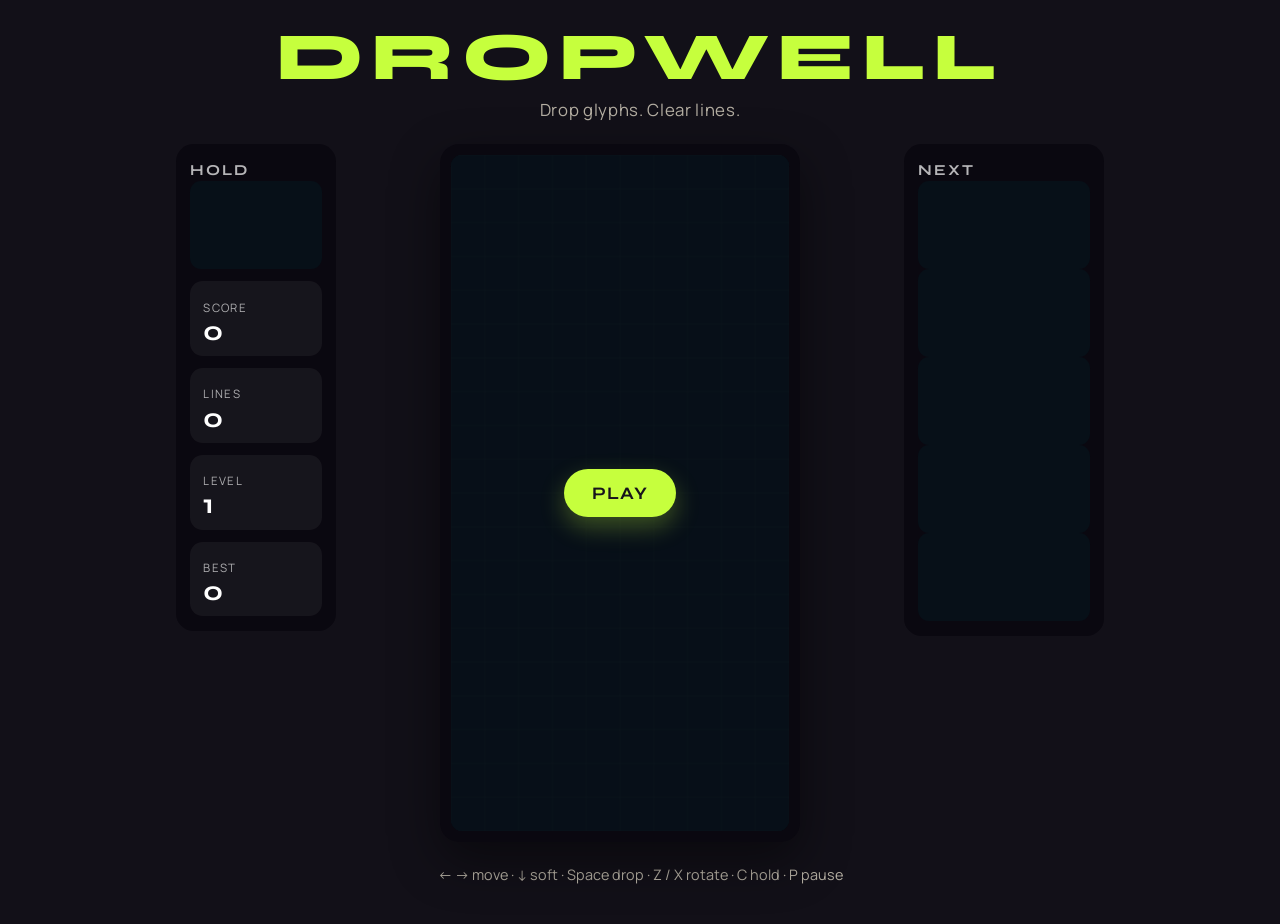
==== commit 127aaed4: "Simplify Dropwell to a single play page" ====
--- a/index.html
+++ b/index.html
@@ -3,198 +3,69 @@
 <head>
   <meta charset="UTF-8">
   <meta name="viewport" content="width=device-width, initial-scale=1.0">
-  <title>Dropwell — a falling-block puzzle</title>
-  <meta name="description" content="Dropwell is an original puzzle game. Drop glyphs into the well, clear lines, and chase a cleaner stack.">
-  <meta name="theme-color" content="#f3efe6">
-  <script>
-    (function () {
-      try {
-        var t = localStorage.getItem("dropwell-theme");
-        if (t === "dark" || (t !== "light" && window.matchMedia("(prefers-color-scheme: dark)").matches)) {
-          document.documentElement.setAttribute("data-theme", "dark");
-        }
-      } catch (e) {}
-    })();
-  </script>
+  <title>DROPWELL</title>
+  <meta name="description" content="Drop glyphs. Clear lines. Don't fill the well.">
+  <meta name="theme-color" content="#121018">
   <link rel="icon" href="assets/favicon.svg" type="image/svg+xml">
   <link rel="preconnect" href="https://fonts.googleapis.com">
   <link rel="preconnect" href="https://fonts.gstatic.com" crossorigin>
   <link href="https://fonts.googleapis.com/css2?family=Manrope:wght@400;600;700&family=Syne:wght@700;800&display=swap" rel="stylesheet">
   <link rel="stylesheet" href="css/site.css">
 </head>
-<body data-page="home">
-  <a class="skip" href="#main">Skip to content</a>
-  <div id="site-header"></div>
+<body>
+  <header class="brand">
+    <h1>DROPWELL</h1>
+    <p>Drop glyphs. Clear lines.</p>
+  </header>
 
-  <main id="main">
-    <section class="hero">
-      <img class="hero-bg" src="assets/hero-bg.jpg" alt="">
-      <div class="hero-wash"></div>
-      <div class="hero-copy">
-        <h1>Drop into the <strong>well</strong></h1>
-        <p>An original falling-block puzzle. Rotate glyphs, fill a line, watch it vanish. Speed climbs. The well never blinks first.</p>
-        <a class="btn btn-play btn-lg" href="play.html">Play free</a>
-      </div>
-    </section>
+  <main>
+    <div class="game-layout">
+      <aside class="side-panel">
+        <div>
+          <h2>Hold</h2>
+          <div class="mini-board"><canvas id="hold" width="160" height="120"></canvas></div>
+        </div>
+        <div class="stat"><span>Score</span><b data-score>0</b></div>
+        <div class="stat"><span>Lines</span><b data-lines>0</b></div>
+        <div class="stat"><span>Level</span><b data-level>1</b></div>
+        <div class="stat"><span>Best</span><b data-high>0</b></div>
+      </aside>
 
-    <article class="feature reveal">
-      <div class="feature-media"><img src="assets/block-party.jpg" alt="Friends playing a colorful block puzzle together under neon lights."></div>
-      <div class="feature-copy">
-        <p class="kicker">New mode</p>
-        <h2 class="display">Night <span class="hl-orange">League</span></h2>
-        <p>Same gravity, new company. Night League adds short social rounds, friendly scores, and a shared well — without turning the puzzle into a chat app.</p>
-        <a class="btn btn-play" href="products.html">See the mode</a>
-      </div>
-    </article>
-
-    <article class="feature reveal">
-      <div class="feature-media"><img src="assets/mobile.jpg" alt="A smartphone on a desk showing a glossy falling-block puzzle."></div>
-      <div class="feature-copy">
-        <h2 class="display">Dropwell <span class="hl-blue">Pocket</span></h2>
-        <p>Carry the well in a pocket. Quick sprints when you have a minute, endless depth when you don’t. Ghost outline, hold slot, and a next queue that actually helps.</p>
-        <a class="btn btn-play" href="products.html">Get Pocket</a>
-      </div>
-    </article>
-
-    <article class="feature reveal">
-      <div class="feature-media"><img src="assets/book.jpg" alt="A hardcover book with a dramatic skyline and falling cubes."></div>
-      <div class="feature-copy">
-        <h2 class="display">Field <span class="hl-green">Notes</span></h2>
-        <p>How a small studio packed a well: sketches, failed gravity tables, and the week the glyphs finally felt honest. A short book from Northwell Studio, out now.</p>
-        <a class="btn btn-play" href="news.html">Read more</a>
-      </div>
-    </article>
-
-    <article class="feature reveal">
-      <div class="feature-media"><img src="assets/watch.jpg" alt="A retro-futuristic digital wristwatch playing a block puzzle."></div>
-      <div class="feature-copy dark">
-        <h2 class="display">Wrist <span class="hl-cyan">Well</span></h2>
-        <p>A tiny well on a strap. Hard-drop from a tap. High scores that live on your wrist, not in a feed.</p>
-        <a class="btn btn-play" href="products.html">See the watch</a>
-      </div>
-    </article>
-
-    <section class="section">
-      <div class="wrap">
-        <div class="section-head">
-          <h2 class="display">Notes from<br>the <span class="hl-orange">studio</span></h2>
-          <a class="btn btn-ghost" href="news.html">All news</a>
+      <div>
+        <div class="well-wrap">
+          <canvas id="game" width="360" height="720" aria-label="Dropwell playfield"></canvas>
+          <div class="overlay" id="overlay">
+            <div>
+              <h2 id="overlay-title"></h2>
+              <p id="overlay-body"></p>
+              <button class="btn btn-play" id="start-btn" type="button">Play</button>
+            </div>
+          </div>
+          <div class="toast" id="toast"></div>
         </div>
-        <div class="news-grid">
-          <a class="news-card reveal" href="news.html">
-            <img src="assets/news-series.jpg" alt="A colorful city built from stacked cubes.">
-            <div class="body">
-              <span class="tag">Launch</span>
-              <h3>Dropwell 1.0 is live in the browser</h3>
-            </div>
-          </a>
-          <a class="news-card reveal" href="news.html">
-            <img src="assets/news-wtd.jpg" alt="A street festival with giant inflatable cube sculptures.">
-            <div class="body">
-              <span class="tag">Event</span>
-              <h3>The first Dropwell Cup hits this summer</h3>
-            </div>
-          </a>
-          <a class="news-card reveal" href="news.html">
-            <img src="assets/news-awards.jpg" alt="A glass trophy on a spotlighted stage.">
-            <div class="body">
-              <span class="tag lime">Studio</span>
-              <h3>Lime Edition merch ships with the Cup</h3>
-            </div>
-          </a>
+        <div class="touch-pad">
+          <button type="button" data-act="left">Left</button>
+          <button type="button" data-act="soft">Soft</button>
+          <button type="button" data-act="right">Right</button>
+          <button type="button" data-act="hard">Drop</button>
         </div>
       </div>
-    </section>
 
-    <section class="movie reveal">
-      <img src="assets/graffiti.jpg" alt="A brick wall covered in colorful cube graffiti.">
-      <div class="inner">
-        <h2 class="display">Built to be packed, not licensed</h2>
-        <p>Dropwell is a new puzzle from Northwell Studio. Same family of falling blocks you already know how to want — new name, new look, our own well.</p>
-        <a class="btn btn-play" href="about.html">About the studio</a>
-      </div>
-    </section>
+      <aside class="side-panel">
+        <div>
+          <h2>Next</h2>
+          <div class="mini-board"><canvas data-next width="160" height="110"></canvas></div>
+          <div class="mini-board"><canvas data-next width="160" height="110"></canvas></div>
+          <div class="mini-board"><canvas data-next width="160" height="110"></canvas></div>
+          <div class="mini-board"><canvas data-next width="160" height="110"></canvas></div>
+          <div class="mini-board"><canvas data-next width="160" height="110"></canvas></div>
+        </div>
+      </aside>
+    </div>
 
-    <section class="section">
-      <div class="wrap">
-        <div class="section-head">
-          <div>
-            <h2 class="display">Glyphs you can <span class="hl-orange">wear</span><br>and take home</h2>
-            <p>Jackets, a table game, a backpack that looks like a stack that got ambitious.</p>
-          </div>
-          <a class="btn btn-ghost" href="products.html">Open shop</a>
-        </div>
-        <div class="product-grid">
-          <a class="product-card reveal" href="products.html">
-            <div class="media"><img src="assets/jacket.jpg" alt="Navy varsity jacket with colorful cube patches."></div>
-            <h3>Lime Edition varsity</h3>
-          </a>
-          <a class="product-card reveal" href="products.html">
-            <div class="media"><img src="assets/forever.jpg" alt="Stacked vintage televisions glowing with puzzle games."></div>
-            <h3>Archive mix</h3>
-          </a>
-          <a class="product-card reveal" href="products.html">
-            <div class="media"><img src="assets/grandmaster.jpg" alt="A dark neon competitive puzzle arena."></div>
-            <h3>Night League cabinet</h3>
-          </a>
-          <a class="product-card reveal" href="products.html">
-            <div class="media"><img src="assets/effect-game.jpg" alt="Cosmic cubes dissolving into aurora light."></div>
-            <h3>Aurora skin pack</h3>
-          </a>
-          <a class="product-card reveal" href="products.html">
-            <div class="media"><img src="assets/boardgame.jpg" alt="A physical board game with chunky plastic cubes."></div>
-            <h3>Table well</h3>
-          </a>
-          <a class="product-card reveal" href="products.html">
-            <div class="media"><img src="assets/backpack.jpg" alt="A sculptural backpack built from colorful cubes."></div>
-            <h3>Stack pack</h3>
-          </a>
-        </div>
-      </div>
-    </section>
-
-    <section class="section">
-      <div class="wrap split">
-        <div class="panel reveal">
-          <h2 class="display">Stay in the<br><span class="hl-orange">well</span></h2>
-          <p style="margin-top:0.8rem;color:var(--ink-soft)">Cups, skins, and Afterstack photos. No official corporate feed — just the studio list.</p>
-          <div class="social-shot"><img src="assets/social.jpg" alt="Lifestyle collage of street cubes and sneakers."></div>
-          <a class="btn btn-play" style="margin-top:1rem" href="community.html">Community</a>
-        </div>
-        <div class="panel newsletter reveal">
-          <h2 class="display">A letter when the <span class="hl-blue">glyphs</span> change</h2>
-          <p style="margin-top:0.8rem;color:var(--ink-soft)">Rare notes from Northwell Studio. Gravity tables, Cup dates, and the odd merch drop.</p>
-          <form data-newsletter>
-            <input type="text" name="name" placeholder="Your name" required>
-            <input type="email" name="email" placeholder="Email address" required>
-            <button class="btn btn-play" type="submit">Join</button>
-            <p class="fineprint">By joining you agree to the <a href="about.html">Terms</a>. Opt out any time. See the <a href="about.html">Privacy Policy</a>.</p>
-          </form>
-          <p class="form-ok">You’re on the list. See you in the well.</p>
-        </div>
-      </div>
-    </section>
-
-    <section class="play-banner reveal">
-      <img src="assets/play-banner.jpg" alt="">
-      <div class="inner">
-        <h2 class="display">Play in the browser</h2>
-        <p>Ghost outline, hold slot, next queue, glossy glyphs. No download.</p>
-        <a class="btn btn-play btn-lg" href="play.html">Play Dropwell</a>
-      </div>
-    </section>
-
-    <section class="effect-band reveal">
-      <div class="copy">
-        <h2 class="display">After<span class="hl-cyan">stack</span></h2>
-        <p>Seeing cubes in a dishwasher, a trunk, a shelf. That’s Afterstack — the leftover urge to rotate the world until it fits.</p>
-        <a class="btn btn-play" href="community.html">See it outside</a>
-      </div>
-      <img src="assets/effect-life.jpg" alt="A kitchen at golden hour with dishes fitting together like puzzle blocks.">
-    </section>
+    <p class="keys">← → move · ↓ soft · Space drop · Z / X rotate · C hold · P pause</p>
   </main>
 
-  <div id="site-footer"></div>
-  <script src="js/site.js"></script>
+  <script src="js/game.js"></script>
 </body>
 </html>
--- a/css/site.css
+++ b/css/site.css
@@ -1,72 +1,18 @@
 :root {
-  color-scheme: light;
-  --mint: #f3efe6;
-  --mint-2: #e7e0d2;
-  --ink: #17141c;
-  --ink-soft: #5c564c;
+  color-scheme: dark;
+  --bg: #121018;
+  --surface: #1c1824;
+  --ink: #f3efe6;
+  --ink-soft: #b4aea2;
+  --lime: #c6ff3d;
   --white: #ffffff;
-  --surface: #fffcf7;
-  --tropical-a: #6d4aff;
-  --tropical-b: #c6ff3d;
-  --tropical: #c6ff3d;
-  --mango: #c6ff3d;
-  --orange: #6d4aff;
-  --blue: #6d4aff;
-  --blue-dark: #4b32d4;
-  --green: #7db80a;
-  --cyan: #c6ff3d;
-  --purple: #6d4aff;
-  --dark: #121018;
-  --dark-2: #1c1824;
-  --card: #fffcf7;
-  --shadow: 0 18px 50px rgba(23, 20, 28, 0.1);
-  --header-bg: rgba(243, 239, 230, 0.86);
-  --header-border: rgba(23, 20, 28, 0.08);
-  --nav-mobile-bg: rgba(243, 239, 230, 0.98);
-  --page-hero-bg: radial-gradient(ellipse at 50% 20%, rgba(109, 74, 255, 0.16) 0%, #f3efe6 58%);
-  --hero-wash: radial-gradient(ellipse at 50% 48%, transparent 28%, rgba(8, 6, 12, 0.55) 100%);
-  --line: rgba(23, 20, 28, 0.1);
-  --input-bg: #fffcf7;
-  --ok-bg: #eaf6c8;
-  --ok-fg: #3d5c08;
-  --toggle-bg: rgba(23, 20, 28, 0.06);
-  --btn-ink: #17141c;
-  --ease: cubic-bezier(0.22, 1, 0.36, 1);
+  --dark: #0a0810;
+  --well: #071018;
   --font-display: "Syne", "Arial Narrow", sans-serif;
   --font-body: "Manrope", "Segoe UI", system-ui, sans-serif;
-  --pad: clamp(1.1rem, 4vw, 4.5rem);
-  --max: 82rem;
-  --header-h: 4.6rem;
-  --radius: 1.35rem;
-}
-
-html[data-theme="dark"] {
-  color-scheme: dark;
-  --mint: #121018;
-  --mint-2: #1c1824;
-  --ink: #f3efe6;
-  --ink-soft: #b4aea2;
-  --surface: #1c1824;
-  --card: #1c1824;
-  --dark: #0a0810;
-  --dark-2: #16131c;
-  --blue: #a48bff;
-  --blue-dark: #c4b5ff;
-  --green: #c6ff3d;
-  --cyan: #c6ff3d;
-  --purple: #a48bff;
-  --orange: #c6ff3d;
+  --pad: clamp(1.1rem, 4vw, 3.5rem);
+  --ease: cubic-bezier(0.22, 1, 0.36, 1);
   --shadow: 0 18px 50px rgba(0, 0, 0, 0.45);
-  --header-bg: rgba(18, 16, 24, 0.88);
-  --header-border: rgba(243, 239, 230, 0.08);
-  --nav-mobile-bg: rgba(18, 16, 24, 0.98);
-  --page-hero-bg: radial-gradient(ellipse at 50% 18%, rgba(109, 74, 255, 0.28) 0%, #121018 60%);
-  --hero-wash: radial-gradient(ellipse at 50% 48%, transparent 28%, rgba(8, 6, 12, 0.62) 100%);
-  --line: rgba(243, 239, 230, 0.12);
-  --input-bg: #16131c;
-  --ok-bg: #243014;
-  --ok-fg: #c6ff3d;
-  --toggle-bg: rgba(243, 239, 230, 0.08);
 }
 
 *,
@@ -77,238 +23,56 @@
   padding: 0;
 }
 
-html {
-  scroll-behavior: smooth;
-  background: var(--mint);
+html,
+body {
+  min-height: 100%;
+  background: var(--bg);
+  color: var(--ink);
 }
 
 body {
   font-family: var(--font-body);
-  background: var(--mint);
-  color: var(--ink);
   font-size: 1.05rem;
-  line-height: 1.6;
+  line-height: 1.5;
   -webkit-font-smoothing: antialiased;
-  overflow-x: hidden;
-}
-
-img {
-  display: block;
-  max-width: 100%;
-  height: auto;
-}
-
-a {
-  color: inherit;
-  text-decoration: none;
-}
-
-button,
-input {
-  font: inherit;
-  color: inherit;
-}
-
-button {
-  background: none;
-  border: none;
-  cursor: pointer;
-}
-
-ul {
-  list-style: none;
-}
-
-:focus-visible {
-  outline: 3px solid var(--tropical-a);
-  outline-offset: 3px;
-}
-
-.skip {
-  position: absolute;
-  left: 1rem;
-  top: -4rem;
-  z-index: 100;
-  padding: 0.6rem 1rem;
-  background: var(--ink);
-  color: var(--mint);
-}
-
-.skip:focus {
-  top: 1rem;
-}
-
-.wrap {
-  width: min(92%, var(--max));
-  margin-inline: auto;
-}
-
-/* Header */
-.site-header {
-  position: sticky;
-  top: 0;
-  z-index: 50;
-  display: flex;
-  align-items: center;
-  justify-content: space-between;
-  gap: 1rem;
-  height: var(--header-h);
-  padding: 0 var(--pad);
-  background: var(--header-bg);
-  backdrop-filter: blur(16px);
-  border-bottom: 1px solid var(--header-border);
+  padding: 1.6rem var(--pad) 2.4rem;
 }
 
 .brand {
-  display: flex;
-  align-items: center;
-  gap: 0.55rem;
-  flex-shrink: 0;
-}
-
-.brand svg,
-.brand img {
-  height: 2.05rem;
-  width: auto;
-  max-width: 12rem;
-  display: block;
-  color: var(--ink);
-}
-
-.site-footer .brand svg,
-.site-footer .brand img {
-  height: 2.2rem;
-  color: #f3efe6;
-}
-
-.nav-desktop {
-  display: flex;
-  align-items: center;
-  gap: clamp(1rem, 2vw, 2.1rem);
-  font-family: var(--font-display);
-  font-size: 1.15rem;
-  font-weight: 600;
-  font-style: normal;
+  text-align: center;
+  margin-bottom: 1.4rem;
+}
+
+.brand h1 {
+  font-family: var(--font-display);
+  font-size: clamp(2.4rem, 7vw, 4.2rem);
+  font-weight: 800;
+  letter-spacing: 0.12em;
+  line-height: 0.95;
+  text-transform: uppercase;
+  color: var(--lime);
+}
+
+.brand p {
+  margin-top: 0.45rem;
+  color: var(--ink-soft);
   letter-spacing: 0.04em;
-  text-transform: uppercase;
-}
-
-.nav-desktop a {
-  opacity: 0.78;
-  transition: opacity 0.2s, color 0.2s;
-}
-
-.nav-desktop a:hover,
-.nav-desktop a[aria-current="page"] {
-  opacity: 1;
-  color: var(--orange);
-}
-
-.header-cta {
-  display: flex;
-  align-items: center;
-  gap: 0.75rem;
-}
-
-.theme-toggle {
-  width: 2.5rem;
-  height: 2.5rem;
-  border-radius: 999px;
-  display: grid;
-  place-items: center;
-  flex-shrink: 0;
-  background: var(--toggle-bg);
-  color: var(--ink);
-  border: 1px solid var(--header-border);
-  transition: transform 0.25s var(--ease), background 0.25s var(--ease);
-}
-
-.theme-toggle:hover {
-  transform: translateY(-1px);
-}
-
-.theme-toggle svg {
-  width: 1.15rem;
-  height: 1.15rem;
-}
-
-.theme-toggle .icon-sun {
-  display: none;
-}
-
-html[data-theme="dark"] .theme-toggle .icon-moon {
-  display: none;
-}
-
-html[data-theme="dark"] .theme-toggle .icon-sun {
-  display: block;
-}
-
-.menu-toggle {
-  display: none;
-  width: 2.5rem;
-  height: 2.5rem;
-  position: relative;
-}
-
-.menu-toggle span,
-.menu-toggle span::before,
-.menu-toggle span::after {
-  position: absolute;
-  left: 0.5rem;
-  width: 1.5rem;
-  height: 2px;
-  background: var(--ink);
-  border-radius: 2px;
-  transition: 0.3s var(--ease);
-}
-
-.menu-toggle span {
-  top: 50%;
-}
-
-.menu-toggle span::before {
-  content: "";
-  top: -7px;
-}
-
-.menu-toggle span::after {
-  content: "";
-  top: 7px;
-}
-
-.site-header.is-open .menu-toggle span {
-  background: transparent;
-}
-
-.site-header.is-open .menu-toggle span::before {
-  top: 0;
-  transform: rotate(45deg);
-}
-
-.site-header.is-open .menu-toggle span::after {
-  top: 0;
-  transform: rotate(-45deg);
-}
-
-.nav-mobile {
-  display: none;
 }
 
 .btn {
   display: inline-flex;
   align-items: center;
   justify-content: center;
-  gap: 0.45rem;
-  padding: 0.78rem 1.45rem;
+  padding: 0.85rem 1.7rem;
+  border: none;
   border-radius: 999px;
   font-family: var(--font-display);
-  font-size: 1.05rem;
+  font-size: 1.1rem;
   font-weight: 700;
-  font-style: normal;
-  letter-spacing: 0.06em;
-  text-transform: uppercase;
-  transition: transform 0.25s var(--ease), box-shadow 0.25s var(--ease), filter 0.25s;
+  letter-spacing: 0.08em;
+  text-transform: uppercase;
+  cursor: pointer;
+  transition: transform 0.25s var(--ease), filter 0.25s;
 }
 
 .btn:hover {
@@ -316,679 +80,10 @@
   filter: brightness(1.05);
 }
 
-.btn-play,
-.btn-tropical {
-  background: #c6ff3d;
+.btn-play {
+  background: var(--lime);
   color: #17141c;
   box-shadow: 0 10px 24px rgba(198, 255, 61, 0.28);
-}
-
-.btn-ghost {
-  background: var(--surface);
-  color: var(--ink);
-  border: 2px solid var(--line);
-}
-
-.btn-dark {
-  background: var(--ink);
-  color: var(--mint);
-}
-
-.btn-lg {
-  padding: 0.95rem 1.85rem;
-  font-size: 1.25rem;
-}
-
-.label-short {
-  display: none;
-}
-
-/* Hero */
-.hero {
-  position: relative;
-  min-height: calc(100svh - var(--header-h));
-  display: grid;
-  place-items: center;
-  overflow: hidden;
-  isolation: isolate;
-}
-
-.hero-bg {
-  position: absolute;
-  inset: 0;
-  z-index: -2;
-  width: 100%;
-  height: 100%;
-  object-fit: cover;
-  object-position: center;
-  transform: scale(1.08);
-}
-
-.hero-wash {
-  position: absolute;
-  inset: 0;
-  z-index: -1;
-  background: var(--hero-wash);
-}
-
-html[data-theme="dark"] .hero-bg {
-  filter: none;
-}
-
-.hero-pieces {
-  position: absolute;
-  inset: 0;
-  pointer-events: none;
-  z-index: 0;
-}
-
-.hero-pieces img {
-  position: absolute;
-  width: clamp(5.5rem, 12vw, 11rem);
-  filter: drop-shadow(0 18px 24px rgba(20, 32, 43, 0.18));
-  mix-blend-mode: multiply;
-  animation: floaty 7s ease-in-out infinite;
-}
-
-.hero-pieces .p-j { top: 8%; left: 4%; animation-delay: -1s; }
-.hero-pieces .p-o { top: 12%; right: 8%; animation-delay: -2.4s; width: clamp(4.5rem, 9vw, 8rem); }
-.hero-pieces .p-t { bottom: 18%; right: 22%; animation-delay: -3.2s; }
-.hero-pieces .p-i { top: 38%; left: 2%; animation-delay: -0.6s; width: clamp(7rem, 14vw, 13rem); }
-.hero-pieces .p-l { bottom: 8%; left: 10%; animation-delay: -4s; }
-.hero-pieces .p-z { top: 6%; right: 28%; animation-delay: -1.8s; }
-.hero-pieces .p-s { bottom: 10%; right: 4%; animation-delay: -2.8s; }
-
-@keyframes floaty {
-  0%, 100% { transform: translateY(0) rotate(-8deg); }
-  50% { transform: translateY(-16px) rotate(-2deg); }
-}
-
-.hero-copy {
-  position: relative;
-  z-index: 1;
-  text-align: center;
-  padding: 4.5rem 1.25rem 5.5rem;
-  max-width: 52rem;
-  color: #f3efe6;
-}
-
-.hero-copy h1 {
-  font-family: var(--font-display);
-  font-size: clamp(3.2rem, 9vw, 7.4rem);
-  font-weight: 800;
-  line-height: 0.9;
-  letter-spacing: -0.04em;
-  text-transform: uppercase;
-  text-wrap: balance;
-}
-
-.hero-copy h1 strong {
-  color: #c6ff3d;
-  font-weight: 800;
-}
-
-.hero-copy p {
-  margin: 1.25rem auto 1.85rem;
-  max-width: 36rem;
-  font-size: clamp(1.02rem, 1.5vw, 1.2rem);
-  color: rgba(243, 239, 230, 0.82);
-}
-
-/* Feature bands */
-.feature {
-  display: grid;
-  grid-template-columns: 1.05fr 0.95fr;
-  min-height: min(78vh, 42rem);
-  align-items: stretch;
-}
-
-.feature:nth-child(even) {
-  grid-template-columns: 0.95fr 1.05fr;
-}
-
-.feature:nth-child(even) .feature-copy {
-  order: 2;
-}
-
-.feature-media {
-  position: relative;
-  overflow: hidden;
-  min-height: 22rem;
-}
-
-.feature-media img {
-  width: 100%;
-  height: 100%;
-  object-fit: cover;
-  position: absolute;
-  inset: 0;
-  transform: scale(1.04);
-  transition: transform 1.1s var(--ease);
-}
-
-.feature:hover .feature-media img {
-  transform: scale(1.08);
-}
-
-.feature-copy {
-  display: flex;
-  flex-direction: column;
-  justify-content: center;
-  padding: clamp(2rem, 5vw, 4.5rem);
-  background: var(--mint);
-}
-
-.feature-copy.dark {
-  background: var(--dark);
-  color: var(--white);
-}
-
-.feature-copy.dark p {
-  color: rgba(255, 255, 255, 0.78);
-}
-
-.kicker {
-  font-family: var(--font-display);
-  font-size: 0.95rem;
-  font-weight: 700;
-  letter-spacing: 0.16em;
-  text-transform: uppercase;
-  color: var(--orange);
-  margin-bottom: 0.7rem;
-}
-
-.display {
-  font-family: var(--font-display);
-  font-size: clamp(2.3rem, 5vw, 4.4rem);
-  font-weight: 800;
-  font-style: normal;
-  line-height: 0.95;
-  letter-spacing: -0.02em;
-  text-transform: uppercase;
-}
-
-.display .hl-orange { color: var(--orange); }
-.display .hl-blue { color: var(--blue); }
-.display .hl-green { color: var(--green); }
-.display .hl-cyan { color: var(--cyan); }
-.display .hl-purple { color: var(--purple); }
-
-.feature-copy p {
-  margin: 1rem 0 1.5rem;
-  max-width: 38rem;
-  color: var(--ink-soft);
-}
-
-/* Sections */
-.section {
-  padding: clamp(4rem, 8vw, 7rem) 0;
-  position: relative;
-}
-
-.section-head {
-  display: flex;
-  justify-content: space-between;
-  align-items: end;
-  gap: 1.5rem;
-  flex-wrap: wrap;
-  margin-bottom: 2.25rem;
-}
-
-.section-head p {
-  color: var(--ink-soft);
-  max-width: 28rem;
-}
-
-/* News */
-.news-grid {
-  display: grid;
-  grid-template-columns: 1.4fr 1fr 1fr;
-  gap: 1.15rem;
-}
-
-.news-card {
-  display: grid;
-  grid-template-rows: 14rem auto;
-  background: var(--surface);
-  border-radius: var(--radius);
-  overflow: hidden;
-  box-shadow: var(--shadow);
-  min-height: 100%;
-  transition: transform 0.35s var(--ease);
-}
-
-.news-card:first-child {
-  grid-row: span 1;
-  grid-template-rows: 22rem auto;
-}
-
-.news-card:hover {
-  transform: translateY(-6px);
-}
-
-.news-card img {
-  width: 100%;
-  height: 100%;
-  object-fit: cover;
-}
-
-.news-card .body {
-  padding: 1.15rem 1.25rem 1.4rem;
-}
-
-.tag {
-  display: inline-block;
-  padding: 0.22rem 0.65rem;
-  border-radius: 999px;
-  background: #c6ff3d;
-  color: #17141c;
-  font-family: var(--font-display);
-  font-size: 0.78rem;
-  font-weight: 700;
-  letter-spacing: 0.08em;
-  text-transform: uppercase;
-  margin-bottom: 0.55rem;
-}
-
-.tag.lime {
-  background: #6d4aff;
-  color: #f3efe6;
-}
-
-.news-card h3 {
-  font-family: var(--font-display);
-  font-size: 1.55rem;
-  font-style: normal;
-  line-height: 1.15;
-  text-transform: uppercase;
-}
-
-/* Movie */
-.movie {
-  position: relative;
-  overflow: hidden;
-  min-height: 28rem;
-  display: grid;
-  place-items: center;
-  color: var(--white);
-  text-align: center;
-}
-
-.movie img {
-  position: absolute;
-  inset: 0;
-  width: 100%;
-  height: 100%;
-  object-fit: cover;
-  filter: brightness(0.45);
-}
-
-.movie .inner {
-  position: relative;
-  z-index: 1;
-  padding: 5rem 1.25rem;
-  max-width: 48rem;
-}
-
-.movie p {
-  margin: 1rem auto 1.5rem;
-  color: rgba(255, 255, 255, 0.86);
-}
-
-/* Products */
-.product-grid {
-  display: grid;
-  grid-template-columns: repeat(3, 1fr);
-  gap: 1.15rem;
-}
-
-.product-card {
-  background: var(--surface);
-  border-radius: var(--radius);
-  overflow: hidden;
-  box-shadow: var(--shadow);
-  transition: transform 0.35s var(--ease);
-}
-
-.product-card:hover {
-  transform: translateY(-6px);
-}
-
-.product-card .media {
-  aspect-ratio: 16 / 11;
-  overflow: hidden;
-  background: var(--mint-2);
-}
-
-.product-card img {
-  width: 100%;
-  height: 100%;
-  object-fit: cover;
-}
-
-.product-card h3 {
-  padding: 1rem 1.15rem 1.25rem;
-  font-family: var(--font-display);
-  font-size: 1.35rem;
-  font-style: normal;
-  text-transform: uppercase;
-  line-height: 1.15;
-}
-
-.filters {
-  display: flex;
-  flex-wrap: wrap;
-  gap: 0.5rem;
-  margin-bottom: 1.5rem;
-}
-
-.filter-btn {
-  padding: 0.45rem 0.95rem;
-  border-radius: 999px;
-  background: var(--surface);
-  border: 1px solid var(--line);
-  font-family: var(--font-display);
-  font-weight: 700;
-  font-style: normal;
-  text-transform: uppercase;
-  letter-spacing: 0.04em;
-}
-
-.filter-btn.is-on,
-.filter-btn:hover {
-  background: var(--ink);
-  color: var(--mint);
-  border-color: var(--ink);
-}
-
-/* Social + newsletter */
-.split {
-  display: grid;
-  grid-template-columns: 1fr 1fr;
-  gap: 1.25rem;
-  align-items: stretch;
-}
-
-.panel {
-  background: var(--surface);
-  border-radius: calc(var(--radius) + 0.4rem);
-  padding: clamp(1.5rem, 3vw, 2.4rem);
-  box-shadow: var(--shadow);
-}
-
-.social-shot {
-  border-radius: var(--radius);
-  overflow: hidden;
-  margin-top: 1rem;
-}
-
-.social-shot img {
-  width: 100%;
-  height: 16rem;
-  object-fit: cover;
-}
-
-.newsletter {
-  background:
-    linear-gradient(160deg, rgba(255, 138, 61, 0.12), rgba(0, 183, 224, 0.12)),
-    var(--surface);
-}
-
-.newsletter form {
-  display: grid;
-  gap: 0.75rem;
-  margin-top: 1.1rem;
-}
-
-.newsletter input[type="email"],
-.newsletter input[type="text"] {
-  width: 100%;
-  padding: 0.85rem 1rem;
-  border: 1.5px solid var(--line);
-  border-radius: 0.85rem;
-  background: var(--input-bg);
-  color: var(--ink);
-}
-
-.fineprint {
-  font-size: 0.78rem;
-  color: var(--ink-soft);
-  line-height: 1.45;
-}
-
-.fineprint a {
-  text-decoration: underline;
-}
-
-.form-ok {
-  display: none;
-  padding: 0.85rem 1rem;
-  border-radius: 0.85rem;
-  background: var(--ok-bg);
-  color: var(--ok-fg);
-  font-weight: 700;
-}
-
-.form-ok.is-on {
-  display: block;
-}
-
-/* Play banner */
-.play-banner {
-  position: relative;
-  overflow: hidden;
-  min-height: 22rem;
-  display: grid;
-  place-items: center;
-  color: var(--white);
-  text-align: center;
-  border-radius: 2.2rem;
-  margin: 0 var(--pad) clamp(3rem, 6vw, 5rem);
-}
-
-.play-banner img {
-  position: absolute;
-  inset: 0;
-  width: 100%;
-  height: 100%;
-  object-fit: cover;
-  filter: brightness(0.5);
-}
-
-.play-banner .inner {
-  position: relative;
-  z-index: 1;
-  padding: 4rem 1.25rem;
-}
-
-/* Effect band */
-.effect-band {
-  display: grid;
-  grid-template-columns: 1.1fr 0.9fr;
-  background: var(--dark);
-  color: var(--white);
-  border-radius: 2.2rem 2.2rem 0 0;
-  overflow: hidden;
-  margin-top: 2rem;
-}
-
-.effect-band .copy {
-  padding: clamp(2.2rem, 5vw, 4.2rem);
-  display: flex;
-  flex-direction: column;
-  justify-content: center;
-}
-
-.effect-band p {
-  color: rgba(255, 255, 255, 0.78);
-  margin: 0.9rem 0 1.4rem;
-}
-
-.effect-band img {
-  width: 100%;
-  height: 100%;
-  object-fit: cover;
-  min-height: 18rem;
-}
-
-/* Footer */
-.site-footer {
-  background: var(--dark);
-  color: var(--white);
-  padding: 3.5rem var(--pad) 2rem;
-  border-radius: 2.4rem 2.4rem 0 0;
-  margin-top: -1px;
-}
-
-.footer-grid {
-  display: grid;
-  grid-template-columns: 1.4fr 1fr 1fr auto;
-  gap: 2rem;
-  align-items: start;
-  padding-bottom: 2.2rem;
-  border-bottom: 1px solid rgba(255, 255, 255, 0.1);
-}
-
-.footer-nav {
-  display: flex;
-  flex-wrap: wrap;
-  gap: 0.85rem 1.3rem;
-  font-family: var(--font-display);
-  font-size: 1.35rem;
-  font-weight: 700;
-  font-style: normal;
-  text-transform: uppercase;
-}
-
-.footer-nav a:hover {
-  color: var(--tropical-a);
-}
-
-.legal-nav {
-  display: grid;
-  gap: 0.35rem;
-  font-size: 0.92rem;
-  color: rgba(255, 255, 255, 0.72);
-}
-
-.legal-nav a:hover {
-  color: var(--white);
-}
-
-.footer-bottom {
-  display: flex;
-  justify-content: space-between;
-  align-items: center;
-  gap: 1rem;
-  flex-wrap: wrap;
-  padding-top: 1.5rem;
-  color: rgba(255, 255, 255, 0.55);
-  font-size: 0.85rem;
-}
-
-.socials {
-  display: flex;
-  gap: 0.65rem;
-}
-
-.socials a {
-  width: 2.3rem;
-  height: 2.3rem;
-  display: grid;
-  place-items: center;
-  border-radius: 999px;
-  background: rgba(255, 255, 255, 0.08);
-}
-
-.socials a:hover {
-  background: var(--tropical-a);
-}
-
-.unofficial {
-  margin-top: 1rem;
-  font-size: 0.78rem;
-  color: rgba(255, 255, 255, 0.45);
-  max-width: 46rem;
-}
-
-/* Page heroes */
-.page-hero {
-  position: relative;
-  overflow: hidden;
-  padding: clamp(4.5rem, 10vw, 8rem) var(--pad);
-  text-align: center;
-  background: var(--page-hero-bg);
-}
-
-.page-hero h1 {
-  font-family: var(--font-display);
-  font-size: clamp(3.4rem, 9vw, 7rem);
-  font-style: normal;
-  font-weight: 800;
-  text-transform: uppercase;
-  line-height: 0.9;
-}
-
-.page-hero p {
-  margin: 1rem auto 0;
-  max-width: 34rem;
-  color: var(--ink-soft);
-}
-
-.page-hero .float {
-  position: absolute;
-  width: clamp(4.5rem, 10vw, 9rem);
-  mix-blend-mode: multiply;
-  pointer-events: none;
-  animation: floaty 8s ease-in-out infinite;
-}
-
-/* Article / about */
-.prose-grid {
-  display: grid;
-  grid-template-columns: 1fr 1fr;
-  gap: clamp(1.5rem, 4vw, 3.5rem);
-  align-items: center;
-  padding: clamp(3rem, 6vw, 5.5rem) 0;
-}
-
-.prose-grid.reverse .copy {
-  order: 2;
-}
-
-.prose-grid .copy h2 {
-  font-family: var(--font-display);
-  font-size: clamp(2.2rem, 4.5vw, 3.8rem);
-  font-style: normal;
-  text-transform: uppercase;
-  line-height: 0.95;
-  margin-bottom: 0.9rem;
-}
-
-.prose-grid .copy p + p {
-  margin-top: 0.85rem;
-}
-
-.prose-grid .copy p {
-  color: var(--ink-soft);
-}
-
-.frame {
-  border-radius: var(--radius);
-  overflow: hidden;
-  box-shadow: var(--shadow);
-}
-
-.frame img {
-  width: 100%;
-  height: 100%;
-  object-fit: cover;
-  min-height: 16rem;
-}
-
-/* Play page */
-.play-shell {
-  padding: 1.5rem var(--pad) 3rem;
 }
 
 .game-layout {
@@ -1039,7 +134,7 @@
 }
 
 .mini-board {
-  background: #071018;
+  background: var(--well);
   border-radius: 0.7rem;
   padding: 0.45rem;
   display: grid;
@@ -1062,7 +157,7 @@
   width: 100%;
   height: auto;
   border-radius: 0.7rem;
-  background: #071018;
+  background: var(--well);
 }
 
 #hold,
@@ -1089,10 +184,14 @@
 
 .overlay h2 {
   font-family: var(--font-display);
-  font-size: clamp(2.4rem, 6vw, 4rem);
-  font-style: normal;
+  font-size: clamp(2.2rem, 6vw, 3.4rem);
   text-transform: uppercase;
   line-height: 0.9;
+}
+
+.overlay h2:empty,
+.overlay p:empty {
+  display: none;
 }
 
 .overlay p {
@@ -1107,7 +206,6 @@
   transform: translate(-50%, 0);
   font-family: var(--font-display);
   font-size: clamp(1.8rem, 5vw, 3.2rem);
-  font-style: normal;
   font-weight: 800;
   letter-spacing: 0.04em;
   text-transform: uppercase;
@@ -1125,14 +223,6 @@
   0% { opacity: 0; transform: translate(-50%, 12px) scale(0.8); }
   25% { opacity: 1; transform: translate(-50%, 0) scale(1.05); }
   100% { opacity: 0; transform: translate(-50%, -18px) scale(1); }
-}
-
-.controls-bar {
-  display: flex;
-  flex-wrap: wrap;
-  gap: 0.5rem;
-  justify-content: center;
-  margin-top: 0.9rem;
 }
 
 .touch-pad {
@@ -1145,127 +235,27 @@
 .touch-pad button {
   background: var(--dark);
   color: var(--white);
+  border: none;
   border-radius: 0.8rem;
   padding: 0.85rem 0.4rem;
   font-family: var(--font-display);
   font-weight: 700;
   text-transform: uppercase;
   letter-spacing: 0.04em;
+  cursor: pointer;
 }
 
 .keys {
-  margin-top: 1.5rem;
-  display: grid;
-  grid-template-columns: repeat(2, 1fr);
-  gap: 0.7rem 1.5rem;
+  margin: 1.4rem auto 0;
   max-width: 44rem;
-  margin-inline: auto;
+  text-align: center;
   color: var(--ink-soft);
-  font-size: 0.95rem;
-}
-
-.keys b {
-  font-family: var(--font-display);
-  color: var(--ink);
-  font-style: normal;
-  text-transform: uppercase;
-}
-
-.info-tabs {
-  display: flex;
-  flex-wrap: wrap;
-  gap: 0.5rem;
-  justify-content: center;
-  margin: 2.5rem 0 1rem;
-}
-
-.info-tabs button {
-  padding: 0.5rem 1rem;
-  border-radius: 999px;
-  background: var(--surface);
-  font-family: var(--font-display);
-  font-weight: 700;
-  font-style: normal;
-  text-transform: uppercase;
-}
-
-.info-tabs button.is-on {
-  background: var(--ink);
-  color: var(--mint);
-}
-
-.info-panel {
-  display: none;
-  max-width: 46rem;
-  margin: 0 auto 3rem;
-  background: var(--surface);
-  border-radius: var(--radius);
-  padding: 1.5rem 1.6rem;
-  box-shadow: var(--shadow);
-}
-
-.info-panel.is-on {
-  display: block;
-}
-
-.info-panel h3 {
-  font-family: var(--font-display);
-  font-size: 1.8rem;
-  font-style: normal;
-  text-transform: uppercase;
-  margin-bottom: 0.6rem;
-}
-
-.info-panel p + p {
-  margin-top: 0.7rem;
-}
-
-.info-panel p {
-  color: var(--ink-soft);
-}
-
-/* Reveal */
-.reveal {
-  transform: translateY(16px);
-  transition: transform 0.7s var(--ease);
-}
-
-.reveal.is-in {
-  transform: none;
-}
-
-.page-hero.compact {
-  padding: 2.2rem var(--pad) 1.2rem;
-}
-
-.page-hero.compact h1 {
-  font-size: clamp(2.6rem, 7vw, 4.8rem);
-}
-
-/* Responsive */
+  font-size: 0.9rem;
+}
+
 @media (max-width: 980px) {
-  .feature,
-  .feature:nth-child(even),
-  .news-grid,
-  .product-grid,
-  .split,
-  .prose-grid,
-  .prose-grid.reverse,
-  .effect-band,
-  .game-layout,
-  .footer-grid {
+  .game-layout {
     grid-template-columns: 1fr;
-  }
-
-  .feature:nth-child(even) .feature-copy {
-    order: 0;
-  }
-
-  .news-card:first-child {
-    grid-template-rows: 16rem auto;
-  }
-
-  .game-layout {
     max-width: 28rem;
   }
 
@@ -1281,97 +271,3 @@
     display: grid;
   }
 }
-
-@media (max-width: 860px) {
-  .nav-desktop {
-    display: none;
-  }
-
-  .menu-toggle {
-    display: block;
-  }
-
-  .brand {
-    min-width: 0;
-  }
-
-  .brand img {
-    height: 1.55rem;
-    max-width: 7.4rem;
-  }
-
-  .site-header {
-    padding: 0 0.85rem;
-    gap: 0.45rem;
-  }
-
-  .header-cta {
-    flex-shrink: 0;
-    gap: 0.25rem;
-  }
-
-  .theme-toggle {
-    width: 2.35rem;
-    height: 2.35rem;
-  }
-
-  .nav-mobile {
-    display: flex;
-    position: fixed;
-    inset: var(--header-h) 0 0 0;
-    z-index: 40;
-    flex-direction: column;
-    padding: 1.5rem var(--pad) 2rem;
-    background: var(--nav-mobile-bg);
-    transform: translateY(-120%);
-    transition: transform 0.45s var(--ease);
-    gap: 0.4rem;
-  }
-
-  .nav-mobile.is-open {
-    transform: none;
-  }
-
-  .nav-mobile a {
-    font-family: var(--font-display);
-    font-size: 2.2rem;
-    font-style: normal;
-    font-weight: 800;
-    text-transform: uppercase;
-    border-bottom: 1px solid rgba(20, 32, 43, 0.08);
-    padding: 0.45rem 0;
-  }
-}
-
-@media (max-width: 640px) {
-  .hero-pieces img {
-    width: 4.4rem;
-  }
-
-  .hero-copy {
-    padding-inline: 1rem;
-  }
-
-  .hero-copy h1 {
-    font-size: 2.15rem;
-    max-width: 11.5rem;
-    margin-inline: auto;
-  }
-
-  .keys {
-    grid-template-columns: 1fr;
-  }
-
-  .header-cta .btn-play {
-    padding: 0.65rem 0.95rem;
-    font-size: 0.95rem;
-  }
-
-  .label-full {
-    display: none;
-  }
-
-  .label-short {
-    display: inline;
-  }
-}
